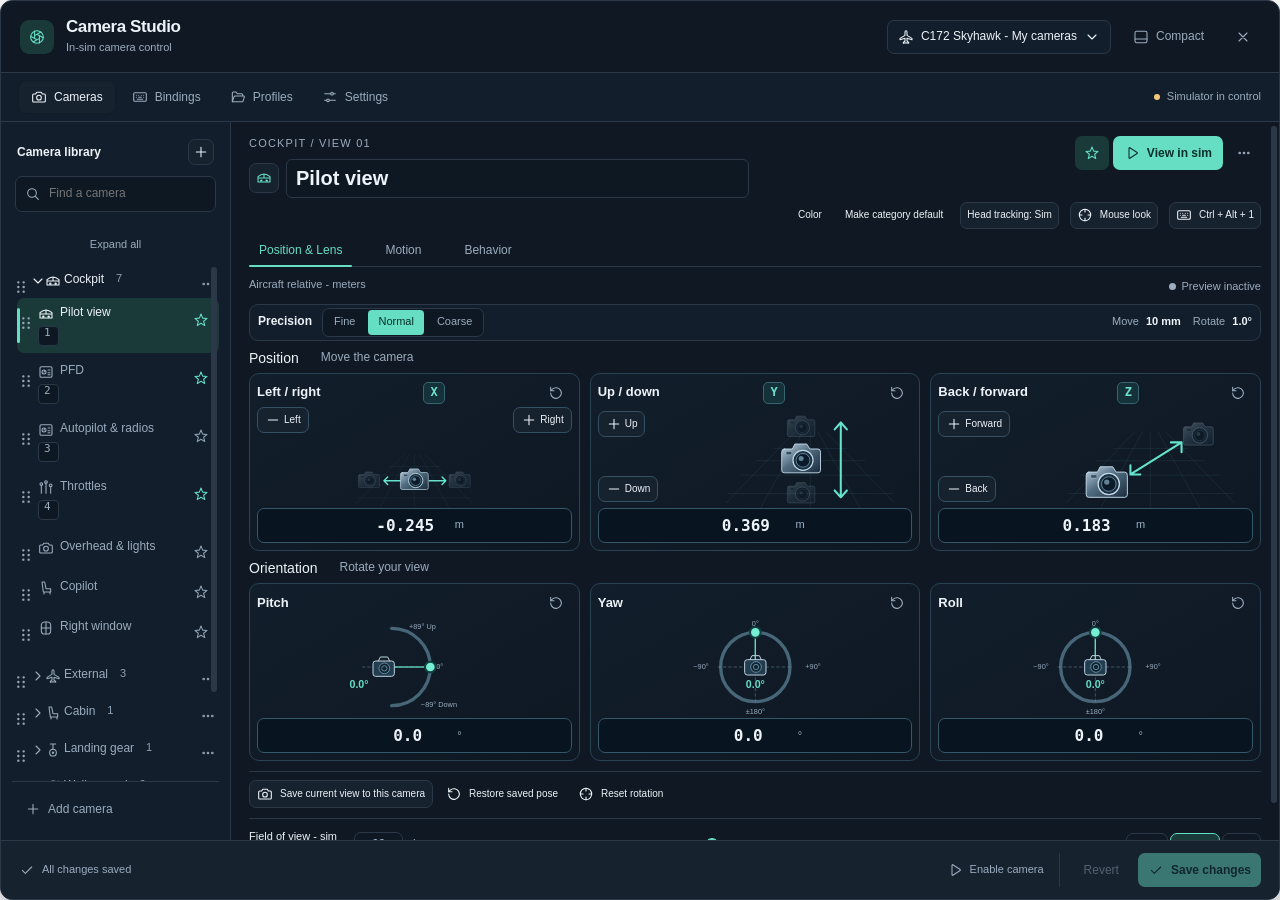
==== package/validated-host/html_ui/InGamePanels/FSCameraStudio/main.html @ 1fc776d3 "Release tester camera controls, airport generation, installer and illustrated manual" ====
<!doctype html>
<html lang="en">
<head>
<meta charset="utf-8">
<meta name="viewport" content="width=device-width, initial-scale=1">
<title>FS Camera Studio</title>
<link rel="icon" href="data:,">
<script type="text/javascript" src="/JS/coherent.js"></script>
<script type="text/javascript" src="/JS/common.js"></script>
<script type="text/javascript" src="/JS/dataStorage.js"></script>
<script type="text/javascript" src="/JS/buttons.js"></script>
<script type="text/javascript" src="/JS/Inputs.js"></script>
<script type="text/javascript" src="/JS/Services/CommBus.js"></script>
<script type="text/javascript" src="/JS/Services/ToolBarPanels.js"></script>
<link rel="import" href="/templates/ingameUi/ingameUi.html" />
<link rel="import" href="/templates/ingameUiHeader/ingameUiHeader.html" /><link rel="stylesheet" href="app.css">
<link rel="stylesheet" href="panel-host.css">
</head>
<!--
  One page, three surfaces (chosen by app.js from ?surface=):
    (none)  browser preview: mock simulator chrome + editor + hover mini dock, as in the approved mockup
    main    MSFS toolbar panel "Camera Studio" - the editor card (Compact/X switch to fly mode)
    mini    MSFS toolbar panel "Camera Studio Mini" - only the dock
-->
<body class="surface-demo">
<ingame-ui id="FSCSMain" panel-id="PANEL_FSCS_CAMERA_STUDIO" title="Camera Studio" class="ingameUiFrame">
<div id="mc-sim" class="demo" data-surface="demo" data-theme="dark" data-mode="fly" data-page="cameras" data-browser-open="false" data-enabled="false" data-mini-open="false" data-mini-pinned="false">
  <header class="mc-simbar">
    <span class="mc-sim-title">MICROSOFT FLIGHT SIMULATOR 2024</span>
    <div class="mc-sim-tools"><i data-icon="plane"></i><i data-icon="map"></i><i data-icon="cloud-sun"></i><button class="mc-sim-launch" id="mc-launch" type="button" aria-label="Open Camera Studio"><i data-icon="aperture"></i><span>Camera Studio</span></button></div>
  </header>
  <div class="mc-scene" aria-hidden="true"><div class="mc-strut"></div><div class="mc-strut right"></div><div class="mc-cockpit"><div class="mc-display"></div><div class="mc-display round"></div><div class="mc-display"></div></div></div>
  <div class="mc-stage">
    <section class="mc-panel" id="mc-editor" aria-label="Camera Studio in-sim panel">
      <header class="mc-panel-head" id="mc-drag-header">
        <span class="mc-brand-icon"><i data-icon="aperture"></i></span>
        <div class="mc-brand"><h2>Camera Studio</h2><p>In-sim camera control</p></div>
        <button type="button" class="mc-profile-button" id="mc-profile-picker"><i data-icon="plane"></i><span id="mc-profile-label">Starting Camera Studio...</span><i data-icon="chevron-down"></i></button>
        <button type="button" class="mc-compact-button" id="mc-compact"><i data-icon="panel-bottom"></i><span>Compact</span></button>
        <button type="button" class="mc-icon-button mc-quiet" id="mc-hide" aria-label="Hide editor and keep quick access"><i data-icon="x"></i></button>
      </header>
      <nav class="mc-global-nav" role="tablist" aria-label="Camera Studio sections">
        <button type="button" role="tab" id="mc-nav-cameras" data-page="cameras" aria-selected="true" aria-controls="mc-page-cameras"><i data-icon="camera"></i>Cameras</button>
        <button type="button" role="tab" id="mc-nav-bindings" data-page="bindings" aria-selected="false" aria-controls="mc-page-bindings"><i data-icon="keyboard"></i>Bindings</button>
        <button type="button" role="tab" id="mc-nav-profiles" data-page="profiles" aria-selected="false" aria-controls="mc-page-profiles"><i data-icon="folder-open"></i>Profiles</button>
        <button type="button" role="tab" id="mc-nav-settings" data-page="settings" aria-selected="false" aria-controls="mc-page-settings"><i data-icon="settings-2"></i>Settings</button>
        <span class="mc-status"><span class="mc-status-dot"></span><span id="mc-control-state" role="status">Starting Camera Studio...</span><button type="button" id="mc-fault-details" hidden>Details</button></span>
      </nav>
      <div class="mc-banners" id="mc-banners"></div>
      <div id="mc-page-cameras" role="tabpanel" aria-labelledby="mc-nav-cameras">
        <div class="mc-empty-page" id="mc-cameras-empty" hidden><h3>Starting Camera Studio...</h3><p id="mc-cameras-empty-text">Your cameras appear as soon as the camera module answers.</p></div>
        <button type="button" class="mc-mobile-browser" id="mc-browser-toggle" aria-expanded="false"><span><i data-icon="list-tree"></i>Browse cameras</span><i data-icon="chevron-down"></i></button>
        <div class="mc-camera-layout" id="mc-camera-layout">
          <aside class="mc-browser" aria-label="Camera library">
            <div class="mc-browser-title"><h3>Camera library</h3><button type="button" class="mc-icon-button mc-secondary" id="mc-add" aria-label="Add camera or category"><i data-icon="plus"></i></button></div>
            <label class="mc-search"><i data-icon="search"></i><input type="search" id="mc-search" placeholder="Find a camera" aria-label="Find a camera"></label>
            <button type="button" class="mc-category-toggle" id="mc-toggle-categories" aria-controls="mc-camera-tree" aria-expanded="false">Expand all</button>
            <div class="mc-tree" id="mc-camera-tree"></div>
            <div class="mc-browser-bottom"><button type="button" id="mc-add-camera"><i data-icon="plus"></i>Add camera</button></div>
          </aside>
          <section class="mc-inspector" id="mc-inspector" aria-label="Selected camera settings">
            <div class="mc-camera-heading"><div><div class="mc-eyebrow" id="mc-camera-path">COCKPIT / CAMERA</div><div class="mc-name-row"><button type="button" id="mc-camera-icon" class="mc-icon-button mc-secondary" aria-label="Choose camera icon" title="Choose camera icon"><i data-icon="camera"></i></button><input type="text" id="mc-camera-name" class="mc-camera-name-input" aria-label="Camera name" maxlength="128" title="Edit camera name. Enter saves, Escape cancels."></div><p class="mc-camera-subtitle" id="mc-camera-description"></p></div><div class="mc-camera-tools"><button type="button" id="mc-favorite" class="mc-icon-button" aria-label="Add camera to quick access" aria-pressed="false"><i data-icon="star"></i></button><button type="button" id="mc-view-in-sim" class="mc-primary mc-view-sim"><i data-icon="play"></i><span>View in sim</span></button><button type="button" id="mc-camera-menu" class="mc-icon-button mc-quiet" aria-label="Camera actions"><i data-icon="ellipsis"></i></button></div></div>
            <div class="mc-camera-binding"><button type="button" id="mc-camera-color" title="Camera name and icon color">Color</button><button type="button" id="mc-category-default" aria-pressed="false">Make category default</button><button type="button" id="mc-editor-mouse-look" class="mc-secondary"><i data-icon="crosshair"></i>Mouse look</button><button type="button" id="mc-camera-binding" class="mc-secondary"><i data-icon="keyboard"></i><span>Assign binding</span></button></div>
            <div class="mc-templook" id="mc-templook" hidden><i data-icon="crosshair"></i><span>Mouse look is offsetting this view in the sim.</span><button type="button" id="mc-recenter">Recenter look</button></div>
            <div class="mc-section-tabs" role="tablist" aria-label="Camera settings">
              <button type="button" role="tab" id="mc-tab-position" data-tab="position" aria-controls="mc-detail-position" aria-selected="true">Position &amp; Lens</button>
              <button type="button" role="tab" id="mc-tab-motion" data-tab="motion" aria-controls="mc-detail-motion" aria-selected="false">Motion</button>
              <button type="button" role="tab" id="mc-tab-behavior" data-tab="behavior" aria-controls="mc-detail-behavior" aria-selected="false">Behavior</button>
            </div>
            <div id="mc-detail-position" role="tabpanel" aria-labelledby="mc-tab-position">

              <div class="mc-pose-header"><i data-icon="camera"></i><div><h4>Position &amp; orientation</h4><span id="mc-pose-context"></span></div><span class="mc-live-preview" id="mc-pose-live">Preview inactive</span></div>
              <div class="mc-pose-reference" id="mc-reference-label">Aircraft relative - meters</div>
              <div class="mc-precision-bar"><span>Precision</span><div class="mc-precision" aria-label="Movement precision"><button type="button" data-precision="fine" aria-pressed="false">Fine</button><button type="button" data-precision="normal" aria-pressed="true">Normal</button><button type="button" data-precision="coarse" aria-pressed="false">Coarse</button></div><div class="mc-step-summary"><span>Move <strong id="mc-position-step">10 mm</strong></span><span>Rotate <strong id="mc-angle-step">1.0°</strong></span></div></div>
              <div class="mc-section-heading mc-pose-section"><h4>Position</h4><span>Move the camera</span></div>
              <div class="mc-axis-grid" id="mc-position-fields"></div>
              <div class="mc-section-heading mc-pose-section"><h4>Orientation</h4><span>Rotate your view</span></div>
              <div class="mc-axis-grid" id="mc-angle-fields"></div>
              <div class="mc-pose-toolbar"><button type="button" class="mc-secondary mc-save-current-view" id="mc-save-current-view"><i data-icon="camera"></i>Save current view to this camera</button><button type="button" id="mc-restore-pose"><i data-icon="rotate-ccw"></i>Restore saved pose</button><button type="button" id="mc-center-look"><i data-icon="crosshair"></i>Reset rotation</button><small>Type a value · Drag a slider to adjust</small></div>
              <div class="mc-divider"></div>
              <div class="mc-lens-controls"><div class="mc-lens-top"><h4 id="mc-fov-heading">Field of view - sim FOV</h4><label class="mc-value-input"><input type="number" id="mc-fov-number" min="30" max="110" step="1" value="62" aria-label="Field of view in degrees (sim FOV)"><span>deg</span></label></div>
              <input type="range" id="mc-fov-range" min="30" max="110" step="1" value="62" aria-label="Field of view">
              <div class="mc-range-labels"><span id="mc-fov-min-label">30 deg - close</span><span id="mc-fov-max-label">110 deg - wide</span></div>
              <div class="mc-lens-presets"><button type="button" data-fov="40" aria-pressed="false">Close</button><button type="button" data-fov="62" aria-pressed="true">Natural</button><button type="button" data-fov="85" aria-pressed="false">Wide</button></div>
              </div><div class="mc-pose-actions"><div><button type="button" id="mc-bake-look"><i data-icon="download"></i>Update from current view</button><button type="button" id="mc-capture-view"><i data-icon="camera"></i>Capture current view</button></div></div>
            </div>
            <div id="mc-detail-motion" role="tabpanel" aria-labelledby="mc-tab-motion" hidden>
              <div class="mc-section-heading"><div><h4>Transition style</h4><span class="mc-unit-label">How this view comes into frame</span></div></div>
              <div class="mc-select-card"><button type="button" data-transition="cut" aria-pressed="false"><i data-icon="zap"></i>Instant</button><button type="button" data-transition="smoothstep3" aria-pressed="true"><i data-icon="move-right"></i>Smooth</button><button type="button" data-transition="smoothstep5" aria-pressed="false"><i data-icon="spline"></i>Cinematic</button></div>
              <div class="mc-form-grid"><label class="mc-field">Duration - seconds<input type="number" id="mc-duration" min="0.1" max="15" step="0.05" value="0.65"></label><label class="mc-field">Start delay - seconds<input type="number" id="mc-delay" min="0" max="30" step="0.1" value="0"></label></div>
              <div class="mc-motion-demo"><div class="mc-motion-labels"><span>Previous view</span><span id="mc-motion-destination">-</span></div><div class="mc-motion-track"><span class="mc-motion-marker" id="mc-motion-marker"><i data-icon="camera"></i></span></div><button type="button" id="mc-preview-motion"><i data-icon="play"></i>Preview transition</button></div>
              <div class="mc-divider"></div>
            <section id="mc-detail-effects" aria-label="Flight effects">
              <div class="mc-section-heading"><div><h4>Flight effects</h4><span class="mc-unit-label">Subtle head movement driven by your flight</span></div></div>
              <label class="mc-switch-row"><span class="mc-switch-copy"><span>Enable effects for this camera</span><small>Saved with this view. Set an effect to 0% to turn it off.</small></span><input type="checkbox" class="mc-switch" id="mc-effects-enabled"></label>
              <p class="mc-note" id="mc-effects-status"></p>
              <div id="mc-effects-controls"></div>
              <div class="mc-pose-toolbar"><button type="button" id="mc-effects-gentle">Gentle preset</button><button type="button" id="mc-effects-reset">Reset effects</button></div>
              <p class="mc-note">Cockpit views only. Effects are temporary: they never change your saved pose, mouse look or field of view. Start low if another add-on also adds camera motion.</p>
            </section>

            </div>
            <div id="mc-detail-behavior" role="tabpanel" aria-labelledby="mc-tab-behavior" hidden>
              <div class="mc-form-grid mc-flush"><label class="mc-field"><span class="mc-field-label">View type<span class="mc-pill" id="mc-mode-pill" hidden>Preview</span></span><select id="mc-view-type"><option value="aircraftCockpit">Cockpit</option><option value="aircraftExterior">Aircraft exterior</option><option value="orbit">Orbit</option><option value="flyby">Fly-by</option><option value="airport">Airport</option><option value="free">Free camera</option></select><small id="mc-mode-note" hidden></small></label><label class="mc-field">View ID<select id="mc-view-id"></select><small>Recall this view with a binding.</small></label></div>
              <div class="mc-divider"></div>
              <label class="mc-switch-row"><span class="mc-switch-copy"><span>Default view for this profile</span><small>Start here when the camera profile loads.</small></span><input type="checkbox" class="mc-switch" id="mc-default-view" aria-label="Default view for this profile"></label>
              <label class="mc-switch-row"><span class="mc-switch-copy"><span>Show in quick access</span><small>Keep this view in your compact favorites strip.</small></span><input type="checkbox" class="mc-switch" id="mc-quick-access" aria-label="Show in quick access"></label>
              <label class="mc-switch-row"><span class="mc-switch-copy"><span>Remember temporary mouse look</span><small>Retain your look direction when revisiting.</small></span><input type="checkbox" class="mc-switch" id="mc-retain-look" aria-label="Remember temporary mouse look"></label>
              <label class="mc-switch-row"><span class="mc-switch-copy"><span>Keep horizon level</span><small id="mc-level-note">Not available until qualified.</small></span><input type="checkbox" class="mc-switch" id="mc-level" aria-label="Keep horizon level"></label>
              <label class="mc-switch-row"><span class="mc-switch-copy"><span>Allow mouse interaction with cockpit</span><small>Click switches and knobs while this view is active.</small></span><input type="checkbox" class="mc-switch" id="mc-interaction" aria-label="Allow mouse interaction with cockpit"></label>
              <details><summary>Tracking &amp; advanced framing</summary><div><label class="mc-field">Head tracking<select id="mc-tracking" disabled><option value="nativeIfQualified">Head tracking: uses simulator tracking if qualified</option><option value="off">Off</option></select><small>Tracking options depend on verified MSFS support.</small></label></div></details>
            </div>
          </section>
        </div>
      </div>
      <section class="mc-page" id="mc-page-bindings" role="tabpanel" aria-labelledby="mc-nav-bindings" hidden>
        <div class="mc-page-header"><div><div class="mc-eyebrow">CONTROL WITHOUT OPENING THE EDITOR</div><h3>Bindings</h3><p>Give your favorite views a key or controller button. Each assignment can be tested here.</p></div></div>
        <div class="mc-binding-filters"><label class="mc-search"><i data-icon="search"></i><input type="search" id="mc-binding-search" placeholder="Search actions, cameras or keys" aria-label="Search bindings"></label><select id="mc-binding-status" aria-label="Assignment filter"><option value="all">All assignments</option><option value="assigned">Assigned</option><option value="unassigned">Unassigned</option></select><select id="mc-binding-kind" aria-label="Input type filter"><option value="all">All input types</option><option value="key">Keyboard</option><option value="joystick">Controller</option></select></div>
        <button type="button" id="mc-toggle-bindings" class="mc-category-toggle" aria-controls="mc-bindings-list" aria-expanded="false">Expand all</button><div id="mc-binding-count" class="mc-note" role="status"></div><div id="mc-bindings-list"></div><div id="mc-binding-result" class="mc-binding-result" aria-live="polite">Select an assignment, then test it.</div>
      </section>
      <section class="mc-page" id="mc-page-profiles" role="tabpanel" aria-labelledby="mc-nav-profiles" hidden>
        <div class="mc-page-header"><div><div class="mc-eyebrow">A VIEW SET FOR EVERY FLIGHT</div><h3>Camera profiles</h3><p>Organize camera sets for your aircraft and airports.</p></div><button type="button" id="mc-new-profile" class="mc-primary"><i data-icon="plus"></i>Save as new</button></div>
        <div id="mc-aircraft-card"></div>
        <div class="mc-profile-list" id="mc-profiles-list"></div>
        <div class="mc-profile-actions"><button type="button" class="mc-secondary" id="mc-create-profile"><i data-icon="folder-plus"></i>New profile</button><button type="button" class="mc-secondary" id="mc-import-profile"><i data-icon="download"></i>Import profile</button><button type="button" class="mc-secondary" id="mc-export-profile"><i data-icon="upload"></i><span>Export current</span></button><button type="button" class="mc-secondary" id="mc-backups"><i data-icon="history"></i>Backups</button></div>
        <p class="mc-note">Profiles are stored with Camera Studio in the simulator. Import, export and restore use in-panel dialogs.</p>
      </section>
      <section class="mc-page" id="mc-page-settings" role="tabpanel" aria-labelledby="mc-nav-settings" hidden>
        <div class="mc-page-header"><div><div class="mc-eyebrow">MAKE THE PANEL YOURS</div><h3>Settings</h3><p>Preferences apply across your camera profiles.</p></div></div>
        <div class="mc-settings-section"><div class="mc-section-label">Navigation &amp; appearance</div>
          <label class="mc-switch-row"><span class="mc-switch-copy"><span>Show shortcut hints</span><small>Display view IDs beside cameras and quick-access buttons.</small></span><input type="checkbox" class="mc-switch" id="mc-setting-shortcuts" checked></label>
          <label class="mc-switch-row"><span class="mc-switch-copy"><span>Stronger selection highlight</span><small>Add a clear outline around the selected camera.</small></span><input type="checkbox" class="mc-switch" id="mc-setting-contrast"></label>
          <label class="mc-switch-row"><span class="mc-switch-copy"><span>Create a backup when saving</span><small>Restore an earlier camera set from Profiles.</small></span><input type="checkbox" class="mc-switch" id="mc-setting-backups" checked></label>
          <label class="mc-inline-field"><span>Default movement precision</span><select id="mc-setting-precision"><option value="fine">Fine - 0.001 m</option><option value="normal" selected>Normal - 0.010 m</option><option value="coarse">Coarse - 0.100 m</option></select></label>
          <div class="mc-inline-field"><span id="mc-theme-label">Appearance</span><div class="mc-setting-choices" id="mc-setting-theme" role="group" aria-labelledby="mc-theme-label"><button type="button" data-value="dark" aria-pressed="true">Dark</button><button type="button" data-value="light" aria-pressed="false">Light</button></div></div>
          <label class="mc-switch-row"><span class="mc-switch-copy"><span>Reduce motion</span><small>Turn off panel animations and the transition preview movement.</small></span><input type="checkbox" class="mc-switch" id="mc-setting-reduced-motion"></label>
          <div class="mc-section-label mc-spaced">While flying</div>
          <label class="mc-switch-row"><span class="mc-switch-copy"><span>Remember the last selected view</span><small>Return to it when reopening this profile.</small></span><input type="checkbox" class="mc-switch" id="mc-setting-remember" checked></label>
          <label class="mc-switch-row"><span class="mc-switch-copy"><span>Mini control panel</span><small>Show the quick-access dock while the editor is hidden.</small></span><input type="checkbox" class="mc-switch" id="mc-setting-mini-enabled" checked></label>
          <label class="mc-switch-row"><span class="mc-switch-copy"><span>Reveal the mini panel on hover</span><small>Otherwise click the handle to open it.</small></span><input type="checkbox" class="mc-switch" id="mc-setting-mini-hover" checked></label>
          <p class="mc-note">Closing the editor keeps camera control active. Use Release camera to hand control back to the simulator.</p>
          <label class="mc-inline-field"><span>Mini background opacity <output id="mc-mini-opacity-value">65%</output></span><input type="range" id="mc-setting-mini-opacity" min="15" max="100" step="5" value="65"></label>
          <div class="mc-inline-field"><span id="mc-name-display-label">Category and camera names</span><div class="mc-setting-choices" id="mc-setting-name-display" role="group" aria-labelledby="mc-name-display-label"><button type="button" data-value="icons" aria-pressed="false">Icons</button><button type="button" data-value="labels" aria-pressed="false">Labels</button><button type="button" data-value="both" aria-pressed="true">Both</button></div></div>
          <div class="mc-section-label mc-spaced">Simulator</div>
          <label class="mc-switch-row"><span class="mc-switch-copy"><span>Allow live control before axis qualification</span><small class="mc-warn">Only for testing. Run the conformance check to qualify your simulator build.</small></span><input type="checkbox" class="mc-switch" id="mc-setting-unqualified"></label>
          <div class="mc-switch-row"><span class="mc-switch-copy"><span>Simulator axis check</span><small id="mc-qual-state">Axis mapping for this simulator build: not checked yet</small></span><button type="button" class="mc-secondary" id="mc-qual-run">Run axis check</button></div>
          <label class="mc-inline-field"><span>Look speed<small>Manual look bindings</small></span><span class="mc-unit"><input type="number" id="mc-setting-look-speed" min="5" max="360" step="5">deg/s</span></label>
          <label class="mc-inline-field"><span>Move speed<small>Manual move bindings</small></span><span class="mc-unit"><input type="number" id="mc-setting-move-speed" min="0.05" max="10" step="0.05">m/s</span></label>
          <div class="mc-profile-actions"><button type="button" class="mc-secondary" id="mc-diagnostics"><i data-icon="info"></i>Diagnostics</button></div>
        </div>
      </section>
      <footer class="mc-savebar"><div class="mc-save-state" id="mc-save-state" data-dirty="false" aria-live="polite"><i data-icon="check"></i><span id="mc-save-label">All changes saved</span></div><button type="button" class="mc-release" id="mc-release"><i data-icon="circle-stop"></i><span>Release camera</span></button><button type="button" id="mc-revert" class="mc-quiet" disabled>Revert</button><button type="button" id="mc-save" class="mc-primary" disabled><i data-icon="check"></i>Save changes</button></footer>
    </section>
    <div class="mc-flight-context"><small>CAMERA STUDIO - QUICK ACCESS</small><strong id="mc-flight-name">-</strong><span><span class="mc-status-dot"></span><span id="mc-flight-state">Starting Camera Studio...</span></span></div>
    <div class="mc-mini-off" id="mc-mini-off" role="note"><span>Mini control panel is turned off in Settings</span></div>
    <div class="mc-mini-region" id="mc-mini-region">
    <button type="button" id="mc-mini-trigger" class="mc-mini-trigger" aria-label="Show mini control panel" aria-controls="mc-mini-panel" aria-expanded="false"><span class="mc-mini-handle"><i data-icon="chevron-up"></i>Mini control panel</span></button>
    <section class="mc-dock" id="mc-mini-panel" aria-label="Mini camera control panel" aria-hidden="true">
      <div class="mc-dock-categories" id="mc-dock-categories" aria-label="Camera categories"></div>
      <div class="mc-dock-body">
      <div class="mc-dock-current"><button type="button" class="mc-icon-button" id="mc-prev" aria-label="Previous camera"><i data-icon="chevron-left"></i></button><button type="button" class="mc-dock-picker" id="mc-quick-picker"><span><small id="mc-dock-category">-</small><strong id="mc-dock-current">-</strong></span><i data-icon="chevron-down"></i></button><button type="button" class="mc-icon-button" id="mc-next" aria-label="Next camera"><i data-icon="chevron-right"></i></button></div>
      <div class="mc-dock-favorites" id="mc-dock-favorites" aria-label="Favorite camera views"></div><div class="mc-dock-tools"><button type="button" id="mc-mouse-look" aria-pressed="false"><i data-icon="crosshair"></i><span>Mouse look</span></button><button type="button" id="mc-mini-pin" aria-label="Pin mini control panel" aria-pressed="false"><i data-icon="pin"></i><span>Pin</span></button><button type="button" id="mc-expand" aria-label="Expand camera editor"><i data-icon="panel-top-open"></i><span>Edit</span></button><button type="button" id="mc-dock-release" aria-label="Release camera control"><i data-icon="circle-stop"></i><span>Release</span></button></div>
      </div>
    </section>
    </div>
  </div>
  <footer class="mc-demo-footer"><span><i data-icon="layers"></i>In-sim workspace</span><span>Interactive UI preview - not connected to MSFS</span></footer>
  <div id="mc-mouse-look-area" class="mc-mouse-look-area" tabindex="0" hidden aria-label="Mouse look: move the pointer to look around. Click or press Escape to finish."><span>Mouse look · Move to look · Shift: pan · Wheel: move · Click or Esc to finish</span></div>
  <div class="mc-dialog-shade" id="mc-dialog-shade" hidden><section class="mc-dialog" role="dialog" aria-modal="true" aria-labelledby="mc-dialog-title"><header class="mc-dialog-head"><h3 id="mc-dialog-title">Camera actions</h3><button type="button" id="mc-dialog-close" class="mc-icon-button" aria-label="Close dialog"><i data-icon="x"></i></button></header><div class="mc-dialog-body" id="mc-dialog-body"></div><div id="mc-dialog-error" class="mc-dialog-error" role="alert"></div><div class="mc-dialog-actions" id="mc-dialog-actions"></div></section></div>
  <div class="mc-toast" id="mc-toast" role="status" aria-live="polite" hidden><i data-icon="check-circle-2"></i><span id="mc-toast-text"></span></div>
</div>
</ingame-ui>
<script src="surface-main.js"></script>
<script src="math.js"></script>
<script src="icons.js"></script>
<script src="msfs-panel.js"></script>
<script src="bridge.js"></script>
<script src="app.js"></script>
</body>
</html>
---- package/validated-host/html_ui/InGamePanels/FSCameraStudio/app.css ----
/*
 * FS Camera Studio - panel styles.
 * Coherent GT safe: no light-dark(), :has(), nesting or container queries. Two palettes via #mc-sim[data-theme].
 * Surfaces: body.surface-demo (browser preview with mock sim chrome), .surface-main (editor toolbar panel),
 * .surface-mini (mini control panel).
 */
html, body { margin: 0; padding: 0; }
body.surface-demo { background: #fff; padding: 16px; }
@media (prefers-color-scheme: dark) { body.surface-demo { background: #181818; } }
html.surface-main, body.surface-main { height: 100%; background: transparent; overflow: hidden; }
html.surface-mini, body.surface-mini { height: 100%; background: transparent; overflow: hidden; }
#mc-sim button, #mc-sim summary, #mc-sim label { cursor: pointer; }
/* -- Ported from the approved mockup, rule by rule (colour pairs split into the two data-theme palettes) -- */
#mc-sim{--mc-bg:#101923;--mc-raised:#17222f;--mc-subtle:#121e2b;--mc-input:#0e1823;--mc-text:#edf3f8;--mc-muted:#9aacbe;--mc-faint:#8fa2b5;--mc-line:#2a3847;--mc-accent:#66dec4;--mc-accent-ink:#082d29;--mc-active:#1a3939;--mc-hover:#213141;--mc-amber:#f4c779;--mc-danger:#f8a5a0;font:13px/1.45 "Segoe UI",Arial,sans-serif;color:var(--mc-text);width:100%;min-width:0;position:relative;isolation:isolate;box-sizing:border-box}
#mc-sim[data-theme="light"]{--mc-bg:#f6f8fb;--mc-raised:#fff;--mc-subtle:#edf1f5;--mc-input:#fff;--mc-text:#172b3b;--mc-muted:#596c7b;--mc-faint:#596c7b;--mc-line:#dce3e9;--mc-accent:#007b70;--mc-accent-ink:#fff;--mc-active:#dff3ee;--mc-hover:#e7edf2;--mc-amber:#956200;--mc-danger:#a43e3e}
#mc-sim.demo{background:#2c4453;overflow:hidden;border-radius:14px}
#mc-sim *{box-sizing:border-box}
#mc-sim button,#mc-sim input,#mc-sim select,#mc-sim textarea{font:inherit;color:inherit}
#mc-sim button{border:0;min-height:34px;display:inline-flex;align-items:center;justify-content:center;gap:7px;background:transparent;border-radius:7px;padding:7px 10px;line-height:1.25;white-space:normal}
#mc-sim button:hover{background:var(--mc-hover)}
#mc-sim button:disabled{opacity:.45;cursor:default}
#mc-sim [hidden]{display:none!important}
#mc-sim svg.mc-icon{width:17px;height:17px;display:block;flex:none}
#mc-sim input[type="text"],#mc-sim input[type="search"],#mc-sim input[type="number"],#mc-sim select,#mc-sim textarea{min-width:0;background:var(--mc-input);border:1px solid var(--mc-line);border-radius:7px;padding:9px 11px;min-height:36px;font-variant-numeric:tabular-nums;max-width:100%}
#mc-sim input[type="number"]{appearance:textfield;-moz-appearance:textfield}
#mc-sim input::-webkit-inner-spin-button,#mc-sim input::-webkit-outer-spin-button{-webkit-appearance:none;margin:0}
#mc-sim input[type="range"]{accent-color:var(--mc-accent);width:100%;margin:0;min-height:26px;-webkit-appearance:none;appearance:none;background:transparent;cursor:pointer}
#mc-sim input[type="range"]::-webkit-slider-runnable-track{height:4px;background:var(--mc-line);border-radius:3px}
#mc-sim input[type="range"]::-webkit-slider-thumb{-webkit-appearance:none;width:14px;height:14px;margin-top:-5px;border-radius:50%;border:1px solid var(--mc-accent);background:var(--mc-accent)}
#mc-sim input[type="checkbox"]{accent-color:var(--mc-accent);width:18px;height:18px;margin:0;flex:none}
#mc-sim select{padding-right:25px}
#mc-sim label{min-width:0}
#mc-sim p,#mc-sim h2,#mc-sim h3,#mc-sim h4{margin:0}
#mc-sim .mc-primary{background:var(--mc-accent);color:var(--mc-accent-ink);font-weight:600}
#mc-sim .mc-primary:hover{filter:brightness(1.06);background:var(--mc-accent)}
#mc-sim .mc-secondary{background:var(--mc-raised);border:1px solid var(--mc-line)}
#mc-sim .mc-quiet{color:var(--mc-muted)}
#mc-sim .mc-muted{color:var(--mc-muted)}
#mc-sim .mc-icon-button{width:34px;padding:7px;flex:none}
#mc-sim .mc-icon-button[aria-pressed="true"]{color:var(--mc-accent);background:var(--mc-active)}
#mc-sim .mc-spacer{flex:1}
#mc-sim .mc-num{font-variant-numeric:tabular-nums;font-family:"Cascadia Code",Consolas,monospace}
#mc-sim .mc-simbar{display:flex;align-items:center;justify-content:space-between;gap:12px;min-height:48px;padding:10px 22px;background:#101d2bd9;color:#e5edf4;position:relative;z-index:3}
#mc-sim .mc-sim-title{font-size:11px;letter-spacing:.08em;font-weight:500}
#mc-sim .mc-sim-tools{display:flex;align-items:center;gap:13px}
#mc-sim .mc-sim-tools>svg{color:#acbdcb}
#mc-sim .mc-sim-launch{background:#304858;color:#dcecf4;padding:6px 10px;min-height:29px;font-size:12px}
#mc-sim .mc-sim-launch:hover{background:#3a5b70}
#mc-sim .mc-scene{position:absolute;top:48px;right:0;bottom:0;left:0;z-index:-1;overflow:hidden;background:linear-gradient(180deg,#263e55 0%,#6d8b9b 26%,#c0c0ae 48%,#9b9f84 49%,#466362 57%,#29444b 78%,#24333d 100%)}
#mc-sim .mc-scene:before{content:"";position:absolute;left:-10%;right:-10%;top:36%;height:25%;background:#304f58b3;clip-path:polygon(0 49%,10% 20%,17% 33%,30% 0,38% 30%,51% 13%,60% 36%,69% 6%,77% 39%,86% 20%,100% 53%,100% 100%,0 100%);filter:blur(1px)}
#mc-sim .mc-scene:after{content:"";position:absolute;top:0;right:0;bottom:0;left:0;background:linear-gradient(90deg,#0a192657,transparent 28%,transparent 72%,#0a192657),linear-gradient(0deg,#102130bb,transparent 52%)}
#mc-sim .mc-strut{position:absolute;width:8%;height:105%;top:-10%;left:7%;transform:rotate(-17deg);background:linear-gradient(90deg,#222e36,#4d5f69 55%,#263540);border-right:5px solid #13242e;box-shadow:14px 0 25px #10232b55}
#mc-sim .mc-strut.right{left:auto;right:7%;transform:rotate(17deg);border-right:0;border-left:5px solid #13242e}
#mc-sim .mc-cockpit{position:absolute;left:8%;right:8%;bottom:-18%;height:43%;background:linear-gradient(#1c2a31,#0e1923);border-radius:45% 45% 0 0/25% 25% 0 0;border-top:12px solid #131e25;box-shadow:0 -8px 30px #142936aa;display:flex;justify-content:center;gap:5%;padding:8% 8% 0}
#mc-sim .mc-display{height:62%;width:33%;background:linear-gradient(#25485e 48%,#68594b 49%);border:10px solid #0b1822;border-radius:10px;box-shadow:0 0 0 2px #394a54;opacity:.8}
#mc-sim .mc-display.round{width:16%;height:90px;max-height:90px;border-radius:50%;background:conic-gradient(#526873 0 80deg,#0e1c25 81deg 180deg,#415963 181deg 250deg,#10212d 251deg)}
#mc-sim .mc-stage{padding:24px;position:relative;min-height:510px}
#mc-sim .mc-panel{position:relative;border:1px solid var(--mc-line);border-radius:12px;background:var(--mc-bg);box-shadow:0 20px 65px #04111e66;overflow:hidden;max-width:980px;margin:0 auto}
#mc-sim .mc-panel-head{display:flex;align-items:center;gap:12px;padding:16px 19px;border-bottom:1px solid var(--mc-line)}
#mc-sim .mc-brand-icon{height:34px;width:34px;background:var(--mc-active);color:var(--mc-accent);border-radius:9px;display:flex;align-items:center;justify-content:center;flex:none}
#mc-sim .mc-brand-icon svg{height:22px;width:22px}
#mc-sim .mc-brand{min-width:0}
#mc-sim .mc-brand h2{font-size:17px;font-weight:600;letter-spacing:-.025em;line-height:1.2}
#mc-sim .mc-brand p{font-size:11px;color:var(--mc-muted);margin-top:3px}
#mc-sim .mc-profile-button{margin-left:auto;text-align:left;justify-content:flex-start;background:var(--mc-subtle);border:1px solid var(--mc-line);padding:7px 10px;min-width:0}
#mc-sim .mc-profile-button span{font-size:12px}
#mc-sim .mc-profile-button svg:last-child{width:13px}
#mc-sim .mc-compact-button{font-size:12px;color:var(--mc-muted)}
#mc-sim .mc-global-nav{display:flex;align-items:center;gap:5px;padding:8px 18px;border-bottom:1px solid var(--mc-line);background:var(--mc-subtle)}
#mc-sim .mc-global-nav>button{padding:7px 12px;min-height:32px;font-size:12px;color:var(--mc-muted)}
#mc-sim .mc-global-nav>button[aria-selected="true"]{background:var(--mc-raised);color:var(--mc-text);box-shadow:0 1px 3px #0001}
#mc-sim .mc-status{margin-left:auto;display:flex;align-items:center;gap:7px;color:var(--mc-muted);font-size:11px;white-space:nowrap;padding-left:8px}
#mc-sim .mc-status-dot{height:6px;width:6px;border-radius:50%;background:var(--mc-accent);flex:none}
#mc-sim[data-enabled="false"] .mc-status-dot{background:var(--mc-amber)}
#mc-sim .mc-camera-layout{display:grid;grid-template-columns:230px minmax(0,1fr)}
#mc-sim .mc-browser{border-right:1px solid var(--mc-line);background:var(--mc-subtle);padding:17px 11px 14px;min-width:0}
#mc-sim .mc-browser-title{display:flex;align-items:center;justify-content:space-between;padding:0 5px 11px}
#mc-sim .mc-browser-title h3{font-size:12px;font-weight:600}
#mc-sim .mc-browser-title button{min-height:25px;width:26px;height:26px;padding:4px}
#mc-sim .mc-search{display:flex;align-items:center;gap:7px;position:relative;margin:0 3px 15px;color:var(--mc-muted)}
#mc-sim .mc-search>svg{position:absolute;left:10px;width:15px;height:15px;pointer-events:none}
#mc-sim .mc-search input{width:100%;padding:8px 10px 8px 33px;font-size:12px;min-height:33px}
#mc-sim .mc-tree{display:flex;flex-direction:column;gap:4px}
#mc-sim .mc-category{min-width:0}
#mc-sim .mc-category-line{display:flex;align-items:center;gap:2px}
#mc-sim .mc-category-line .mc-category-head{flex:1;min-width:0;width:auto}
#mc-sim .mc-category-menu{width:26px;min-height:28px;padding:5px;flex:none;color:var(--mc-faint)}
#mc-sim .mc-category-menu svg{width:14px;height:14px}
#mc-sim .mc-category-head{display:flex;align-items:center;gap:6px;width:100%;text-align:left;padding:8px 7px;font-size:12px;font-weight:500;color:var(--mc-muted);min-height:33px}
#mc-sim .mc-category-head .mc-count{margin-left:auto;color:var(--mc-faint);font-size:11px;font-weight:400}
#mc-sim .mc-category-head svg{width:14px;height:14px}
#mc-sim .mc-category-head[aria-expanded="true"]{color:var(--mc-text)}
#mc-sim .mc-camera-rows{display:flex;flex-direction:column;gap:3px;padding:2px 0 7px 5px}
#mc-sim .mc-camera-row{display:flex;gap:4px;align-items:center;border-radius:7px;position:relative;min-width:0}
#mc-sim .mc-camera-row[data-current="true"]{background:var(--mc-active)}
#mc-sim .mc-camera-row[data-current="true"]:before{content:"";position:absolute;left:0;top:10px;bottom:10px;width:3px;border-radius:3px;background:var(--mc-accent)}
#mc-sim .mc-camera-select{justify-content:flex-start;text-align:left;flex:1;min-width:0;padding:9px 6px 9px 15px;min-height:37px;gap:7px;color:var(--mc-muted);font-size:12px}
#mc-sim .mc-camera-select>span:first-child{flex:1;overflow-wrap:anywhere}
#mc-sim .mc-camera-row[data-current="true"] .mc-camera-select{color:var(--mc-text);font-weight:500}
#mc-sim .mc-key{min-width:21px;height:20px;padding:0 5px;display:inline-flex;align-items:center;justify-content:center;border:1px solid var(--mc-line);border-radius:4px;background:var(--mc-input);font-family:Consolas,monospace;font-size:11px;color:var(--mc-muted);line-height:1;flex:none}
#mc-sim .mc-row-star{width:26px;min-height:28px;padding:6px 5px;margin-right:5px;color:var(--mc-faint);flex:none}
#mc-sim .mc-row-star svg{width:13px;height:13px}
#mc-sim .mc-row-star[aria-pressed="true"]{color:var(--mc-accent)}
#mc-sim .mc-browser-bottom{border-top:1px solid var(--mc-line);padding:11px 3px 0;margin-top:10px}
#mc-sim .mc-browser-bottom button{width:100%;justify-content:flex-start;color:var(--mc-muted);font-size:12px}
#mc-sim .mc-empty{padding:22px 8px;text-align:center;color:var(--mc-muted);font-size:12px}
#mc-sim .mc-inspector{min-width:0;padding:23px 24px 20px}
#mc-sim .mc-camera-heading{display:flex;align-items:flex-start;justify-content:space-between;gap:12px}
#mc-sim .mc-eyebrow{color:var(--mc-muted);font-size:11px;font-weight:500;letter-spacing:.11em;text-transform:uppercase;margin-bottom:7px;line-height:1.4}
#mc-sim .mc-camera-heading h3{font-size:24px;font-weight:500;letter-spacing:-.035em;line-height:1.2;overflow-wrap:anywhere}
#mc-sim .mc-camera-subtitle{color:var(--mc-muted);font-size:12px;margin-top:7px;line-height:1.5}
#mc-sim .mc-camera-tools{display:flex;gap:4px;flex:none}
#mc-sim .mc-section-tabs{display:flex;gap:23px;border-bottom:1px solid var(--mc-line);margin:22px 0 21px}
#mc-sim .mc-section-tabs button{padding:0 0 11px;border-radius:0;min-height:30px;color:var(--mc-muted);font-size:12px;position:relative;background:none}
#mc-sim .mc-section-tabs button[aria-selected="true"]{color:var(--mc-accent);font-weight:500}
#mc-sim .mc-section-tabs button[aria-selected="true"]:after{position:absolute;content:"";height:2px;background:var(--mc-accent);bottom:-1px;left:0;right:0;border-radius:2px}
#mc-sim .mc-section-heading{display:flex;align-items:center;justify-content:space-between;gap:12px;margin-bottom:12px}
#mc-sim .mc-section-heading h4{font-weight:500;font-size:13px}
#mc-sim .mc-section-heading .mc-unit-label{font-size:11px;color:var(--mc-muted)}
#mc-sim .mc-precision{display:flex;align-items:center;gap:3px;padding:3px;background:var(--mc-input);border:1px solid var(--mc-line);border-radius:7px}
#mc-sim .mc-precision button{font-size:11px;min-height:24px;padding:4px 8px;border-radius:4px;color:var(--mc-muted)}
#mc-sim .mc-precision button[aria-pressed="true"]{background:var(--mc-hover);color:var(--mc-text)}
#mc-sim .mc-axis-grid{display:grid;grid-template-columns:repeat(3,minmax(0,1fr));gap:12px}
#mc-sim .mc-axis{min-width:0}
#mc-sim .mc-axis label{display:flex;align-items:center;gap:6px;color:var(--mc-muted);font-size:11px;margin-bottom:7px}
#mc-sim .mc-axis-letter{font-family:Consolas,monospace;color:var(--mc-text);font-size:11px}
#mc-sim .mc-stepper{display:flex;align-items:center;border:1px solid var(--mc-line);border-radius:7px;background:var(--mc-input);min-width:0;overflow:hidden}
#mc-sim .mc-stepper button{width:29px;min-height:36px;border-radius:0;padding:6px;flex:none;color:var(--mc-muted)}
#mc-sim .mc-stepper button svg{width:13px;height:13px}
#mc-sim .mc-stepper input{border:0;background:none;border-radius:0;min-height:36px;padding:6px 0;width:100%;text-align:center;font-size:12px;font-family:"Cascadia Code",Consolas,monospace}
#mc-sim .mc-axis-footnote{color:var(--mc-faint);font-size:11px;margin-top:9px}
#mc-sim .mc-divider{height:1px;background:var(--mc-line);margin:21px 0}
#mc-sim .mc-lens-top{display:flex;align-items:center;justify-content:space-between;gap:12px;margin-bottom:7px}
#mc-sim .mc-lens-top h4{font-size:13px;font-weight:500}
#mc-sim .mc-value-input{display:flex;align-items:center;gap:6px;color:var(--mc-muted);font-size:12px}
#mc-sim .mc-value-input input{width:66px;text-align:center;padding:6px;font-size:12px;min-height:31px}
#mc-sim .mc-range-labels{display:flex;justify-content:space-between;color:var(--mc-faint);font-size:11px;margin-top:1px}
#mc-sim .mc-lens-presets{display:flex;align-items:center;gap:6px;margin-top:12px;flex-wrap:wrap}
#mc-sim .mc-lens-presets button{border:1px solid var(--mc-line);color:var(--mc-muted);padding:5px 11px;font-size:11px;min-height:29px}
#mc-sim .mc-lens-presets button[aria-pressed="true"]{border-color:var(--mc-accent);background:var(--mc-active);color:var(--mc-accent)}
#mc-sim .mc-pose-actions{display:flex;justify-content:space-between;align-items:center;gap:10px;margin-top:22px;padding-top:16px;border-top:1px solid var(--mc-line)}
#mc-sim .mc-pose-actions button{font-size:11px;color:var(--mc-muted);padding:5px 7px;min-height:28px}
#mc-sim .mc-pose-actions svg{width:14px;height:14px}
#mc-sim .mc-savebar{border-top:1px solid var(--mc-line);background:var(--mc-raised);padding:12px 18px;display:flex;align-items:center;gap:9px;flex-wrap:wrap}
#mc-sim .mc-save-state{display:flex;align-items:center;gap:7px;font-size:11px;color:var(--mc-muted);margin-right:auto;min-width:0}
#mc-sim .mc-save-state[data-dirty="true"]{color:var(--mc-amber)}
#mc-sim .mc-save-state svg{width:14px;height:14px}
#mc-sim .mc-savebar button{font-size:12px}
#mc-sim .mc-release{color:var(--mc-muted);border-right:1px solid var(--mc-line);border-radius:0;margin-right:5px;padding-right:15px;font-size:11px!important}
#mc-sim .mc-mobile-browser{display:none}
#mc-sim .mc-select-card{display:grid;grid-template-columns:repeat(3,minmax(0,1fr));gap:9px;margin-top:13px}
#mc-sim .mc-select-card button{border:1px solid var(--mc-line);background:var(--mc-input);display:flex;align-items:center;flex-direction:column;gap:9px;padding:16px 9px;font-size:12px;min-height:77px;color:var(--mc-muted)}
#mc-sim .mc-select-card button[aria-pressed="true"]{background:var(--mc-active);border-color:var(--mc-accent);color:var(--mc-accent)}
#mc-sim .mc-form-grid{display:grid;grid-template-columns:1fr 1fr;gap:16px;margin-top:20px}
#mc-sim .mc-field{display:flex;flex-direction:column;gap:7px;font-size:12px;min-width:0}
#mc-sim .mc-field small{font-size:11px;color:var(--mc-muted);line-height:1.45}
#mc-sim .mc-field>input,#mc-sim .mc-field>select{width:100%}
#mc-sim .mc-motion-demo{margin-top:20px;background:var(--mc-input);border:1px solid var(--mc-line);border-radius:8px;padding:15px 16px}
#mc-sim .mc-motion-labels{display:flex;justify-content:space-between;gap:12px;font-size:11px;color:var(--mc-muted)}
#mc-sim .mc-motion-track{height:24px;margin:12px 8px 7px;position:relative}
#mc-sim .mc-motion-track:before{content:"";position:absolute;top:11px;left:0;right:0;height:2px;background:var(--mc-line)}
#mc-sim .mc-motion-marker{position:absolute;top:0;left:0;width:24px;height:24px;background:var(--mc-accent);color:var(--mc-accent-ink);border-radius:6px;display:flex;align-items:center;justify-content:center;transform:translateX(-50%)}
#mc-sim .mc-motion-marker svg{width:14px;height:14px}
#mc-sim .mc-motion-demo>button{margin-top:7px;padding:5px 0;color:var(--mc-accent);font-size:11px;min-height:24px}
#mc-sim .mc-switch-row{display:flex;align-items:center;justify-content:space-between;gap:18px;padding:14px 0;border-bottom:1px solid var(--mc-line);font-size:12px}
#mc-sim .mc-switch-row:last-child{border-bottom:0}
#mc-sim .mc-switch-copy{min-width:0}
#mc-sim .mc-switch-copy span{display:block}
#mc-sim .mc-switch-copy small{display:block;color:var(--mc-muted);font-size:11px;margin-top:4px;line-height:1.5}
#mc-sim .mc-switch{appearance:none;width:33px!important;height:19px!important;border-radius:12px;border:1px solid var(--mc-line);background:var(--mc-input);position:relative;flex:none}
#mc-sim .mc-switch:before{content:"";position:absolute;width:13px;height:13px;left:2px;top:2px;border-radius:50%;background:var(--mc-muted);transition:transform .12s}
#mc-sim .mc-switch:checked{background:var(--mc-accent);border-color:var(--mc-accent)}
#mc-sim .mc-switch:checked:before{transform:translateX(14px);background:var(--mc-accent-ink)}
#mc-sim details{border-top:1px solid var(--mc-line);margin-top:10px;padding-top:5px}
#mc-sim summary{padding:11px 0;font-size:12px;color:var(--mc-muted)}
#mc-sim details>div{padding:6px 0 8px}
#mc-sim .mc-note{font-size:11px;line-height:1.55;color:var(--mc-muted);margin-top:10px}
#mc-sim .mc-page{padding:25px;min-height:574px}
#mc-sim .mc-page-header{display:flex;justify-content:space-between;align-items:flex-start;gap:18px;margin-bottom:24px}
#mc-sim .mc-page-header h3{font-size:23px;font-weight:500;letter-spacing:-.035em;line-height:1.25}
#mc-sim .mc-page-header p{font-size:12px;color:var(--mc-muted);margin-top:7px;max-width:450px;line-height:1.5}
#mc-sim .mc-page-header button{flex:none;font-size:12px}
#mc-sim .mc-section-label{font-size:11px;text-transform:uppercase;letter-spacing:.09em;color:var(--mc-muted);font-weight:500;margin:20px 0 11px}
#mc-sim .mc-binding-row{display:grid;grid-template-columns:minmax(150px,1fr) minmax(125px,.7fr) 65px;align-items:center;gap:15px;padding:15px 0;border-bottom:1px solid var(--mc-line)}
#mc-sim .mc-binding-name{font-size:13px}
#mc-sim .mc-binding-name small{display:block;font-size:11px;color:var(--mc-muted);margin-top:4px}
#mc-sim .mc-binding-row select{width:100%;font-size:12px}
#mc-sim .mc-binding-row button{font-size:11px;background:var(--mc-raised);border:1px solid var(--mc-line)}
#mc-sim .mc-binding-result{color:var(--mc-muted);font-size:12px;min-height:20px;margin-top:16px}
#mc-sim .mc-profile-list{display:grid;gap:11px}
#mc-sim .mc-profile-entry{border:1px solid var(--mc-line);border-radius:9px;padding:17px;display:flex;align-items:center;gap:15px;background:var(--mc-raised)}
#mc-sim .mc-profile-entry[data-current="true"]{border-color:var(--mc-accent);background:var(--mc-active)}
#mc-sim .mc-profile-icon{width:42px;height:42px;border-radius:9px;display:flex;align-items:center;justify-content:center;flex:none;background:var(--mc-subtle);color:var(--mc-muted)}
#mc-sim .mc-profile-text{flex:1;min-width:0}
#mc-sim .mc-profile-text strong{font-size:13px;font-weight:500;display:block;overflow-wrap:anywhere}
#mc-sim .mc-profile-text small{display:block;color:var(--mc-muted);font-size:11px;margin-top:4px}
#mc-sim .mc-profile-entry button{font-size:12px}
#mc-sim .mc-profile-active{font-size:11px;color:var(--mc-accent);display:flex;align-items:center;gap:5px}
#mc-sim .mc-profile-active svg{width:14px;height:14px}
#mc-sim .mc-profile-actions{display:flex;gap:8px;flex-wrap:wrap;margin-top:20px}
#mc-sim .mc-profile-actions button{font-size:12px}
#mc-sim .mc-settings-section{max-width:700px}
#mc-sim .mc-inline-field{display:flex;align-items:center;justify-content:space-between;gap:20px;padding:16px 0;border-bottom:1px solid var(--mc-line);font-size:12px}
#mc-sim .mc-inline-field select{width:160px;font-size:12px}
#mc-sim .mc-flight-context{display:none;position:relative;min-height:348px;padding:15px 10px 0;color:#edf4f9;pointer-events:none}
#mc-sim .mc-flight-context small{display:block;color:#c3d2dd;font-size:11px;letter-spacing:.03em}
#mc-sim .mc-flight-context strong{font-weight:400;font-size:24px;letter-spacing:-.03em;display:block;margin-top:5px}
#mc-sim .mc-flight-context span{font-size:11px;display:inline-flex;align-items:center;gap:6px;margin-top:10px;color:#c7e7dd}
#mc-sim .mc-dock{display:none;align-items:center;gap:14px;padding:13px 15px;border:1px solid var(--mc-line);border-radius:10px;background:var(--mc-bg);box-shadow:0 10px 30px #00132355;position:relative;max-width:960px;margin:0 auto}
#mc-sim .mc-dock-current{display:flex;gap:2px;align-items:center;flex:none}
#mc-sim .mc-dock-current>button{padding:6px;min-height:34px}
#mc-sim .mc-dock-picker{text-align:left!important;justify-content:flex-start!important;gap:8px!important;min-width:126px;max-width:185px}
#mc-sim .mc-dock-picker>span{flex:1;min-width:0;overflow-wrap:anywhere}
#mc-sim .mc-dock-picker small{display:block;color:var(--mc-muted);font-size:11px;font-weight:400;margin-bottom:3px}
#mc-sim .mc-dock-picker strong{font-size:12px;font-weight:500}
#mc-sim .mc-dock-picker svg{width:13px!important}
#mc-sim .mc-dock-favorites{display:flex;gap:5px;align-items:center;flex:1;min-width:0;flex-wrap:wrap;border-left:1px solid var(--mc-line);padding-left:13px}
#mc-sim .mc-dock-favorites button{font-size:11px;border:1px solid var(--mc-line);min-height:32px;padding:6px 8px;gap:6px}
#mc-sim .mc-dock-favorites button[aria-pressed="true"]{color:var(--mc-accent);background:var(--mc-active);border-color:var(--mc-accent)}
#mc-sim .mc-dock-favorites .mc-key{font-size:11px;min-width:16px;height:17px;padding:0 3px}
#mc-sim .mc-dock-tools{display:flex;align-items:center;gap:5px;flex:none;margin-left:auto}
#mc-sim .mc-dock-tools>button{font-size:11px}
#mc-sim .mc-dock-tools>button:first-child{color:var(--mc-accent);background:var(--mc-active)}
#mc-sim .mc-demo-footer{display:flex;align-items:center;justify-content:space-between;gap:12px;padding:10px 22px;color:#afc2d1;font-size:11px;background:#101d2bbd;position:relative;z-index:2}
#mc-sim .mc-demo-footer span:first-child{display:flex;align-items:center;gap:6px;color:#c3d2dc}
#mc-sim .mc-demo-footer svg{width:12px;height:12px}
#mc-sim .mc-dialog-shade{position:absolute;top:0;right:0;bottom:0;left:0;background:#07121ec4;z-index:1000;display:flex;justify-content:center;align-items:flex-start;padding:90px 20px 28px}
#mc-sim .mc-dialog{width:440px;max-width:100%;padding:22px;border:1px solid var(--mc-line);border-radius:12px;background:var(--mc-bg);box-shadow:0 16px 60px #0006}
#mc-sim .mc-dialog-head{display:flex;align-items:center;gap:14px;justify-content:space-between;margin-bottom:18px}
#mc-sim .mc-dialog-head h3{font-size:18px;font-weight:500;letter-spacing:-.025em}
#mc-sim .mc-dialog-head button{color:var(--mc-muted)}
#mc-sim .mc-dialog-body{min-width:0}
#mc-sim .mc-dialog-body .mc-field{margin:13px 0}
#mc-sim .mc-dialog-body p{color:var(--mc-muted);font-size:12px;margin:9px 0;line-height:1.55}
#mc-sim .mc-dialog-body textarea{width:100%;min-height:180px;font-size:11px;font-family:Consolas,monospace;resize:vertical}
#mc-sim .mc-dialog-actions{display:flex;justify-content:flex-end;gap:8px;margin-top:22px;flex-wrap:wrap}
#mc-sim .mc-dialog-actions button{font-size:12px}
#mc-sim .mc-danger{color:var(--mc-danger);background:var(--mc-raised);border:1px solid var(--mc-line)}
#mc-sim .mc-dialog-error{font-size:12px;color:var(--mc-danger);margin-top:10px}
#mc-sim .mc-action-list{display:flex;flex-direction:column;gap:4px}
#mc-sim .mc-action-list button{justify-content:flex-start;text-align:left;width:100%;padding:10px 11px;font-size:12px}
#mc-sim .mc-action-list button svg{color:var(--mc-muted);width:16px;height:16px}
#mc-sim .mc-picker-views{display:grid;grid-template-columns:1fr 1fr;gap:6px}
#mc-sim .mc-picker-views button{justify-content:flex-start;text-align:left;font-size:12px;border:1px solid var(--mc-line);background:var(--mc-input);min-height:40px}
#mc-sim .mc-picker-views button[aria-pressed="true"]{background:var(--mc-active);color:var(--mc-accent);border-color:var(--mc-accent)}
#mc-sim .mc-toast{position:absolute;z-index:1001;bottom:76px;left:50%;transform:translateX(-50%);padding:10px 14px;background:var(--mc-raised);border:1px solid var(--mc-line);border-radius:8px;box-shadow:0 8px 24px #0004;max-width:calc(100% - 32px);width:auto;width:max-content;font-size:12px;display:flex;align-items:center;gap:8px}
#mc-sim .mc-toast svg{color:var(--mc-accent);width:15px;height:15px}
#mc-sim[data-mode="fly"] .mc-panel{display:none}
#mc-sim[data-mode="fly"] .mc-flight-context{display:block}
#mc-sim[data-mode="fly"] .mc-stage{padding-bottom:25px}
#mc-sim[data-shortcuts="false"] .mc-key{display:none}
#mc-sim[data-contrast="true"] .mc-camera-row[data-current="true"]{outline:2px solid var(--mc-accent);outline-offset:-2px}
@media(max-width:880px){#mc-sim .mc-stage{padding:17px}#mc-sim .mc-panel-head{padding:14px}#mc-sim .mc-camera-layout{grid-template-columns:205px minmax(0,1fr)}#mc-sim .mc-inspector{padding:21px 18px 17px}#mc-sim .mc-brand-icon{width:31px;height:31px}#mc-sim .mc-brand h2{font-size:16px}#mc-sim .mc-axis-grid{gap:8px}#mc-sim .mc-axis label{font-size:11px;gap:4px}#mc-sim .mc-stepper button{width:24px;padding:5px}#mc-sim .mc-stepper input{font-size:11px}#mc-sim .mc-profile-button{max-width:215px}#mc-sim .mc-compact-button{padding:7px}#mc-sim .mc-compact-button span{display:none}#mc-sim .mc-section-tabs{gap:20px}#mc-sim .mc-dock{flex-wrap:wrap;gap:9px}#mc-sim .mc-dock-favorites{order:3;width:100%;flex-basis:100%;border:0;padding:9px 0 0;border-top:1px solid var(--mc-line)}#mc-sim .mc-global-nav{padding:8px 12px}}
@media(max-width:700px){#mc-sim .mc-axis-grid{grid-template-columns:1fr;gap:8px}#mc-sim .mc-axis{display:grid;grid-template-columns:90px minmax(0,1fr);align-items:center;gap:10px}#mc-sim .mc-axis label{font-size:11px;margin:0}#mc-sim .mc-stepper button{width:30px}#mc-sim .mc-stepper input{font-size:12px}#mc-sim .mc-section-heading{gap:8px;flex-wrap:wrap}#mc-sim .mc-savebar{padding:12px}#mc-sim .mc-release{margin-right:0;padding-right:10px}#mc-sim .mc-global-nav>button{padding:7px 9px}#mc-sim .mc-global-nav>button svg{display:none}#mc-sim .mc-status{font-size:11px}}
@media(max-width:620px){#mc-sim{border-radius:10px}#mc-sim .mc-simbar{padding:11px 13px;gap:10px}#mc-sim .mc-sim-title{font-size:11px;letter-spacing:.035em}#mc-sim .mc-sim-tools>svg{display:none}#mc-sim .mc-sim-launch span{display:none}#mc-sim .mc-sim-launch{padding:6px;min-height:27px}#mc-sim .mc-stage{padding:12px 10px 18px}#mc-sim .mc-panel{border-radius:10px}#mc-sim .mc-panel-head{padding:14px 13px;gap:9px;flex-wrap:wrap}#mc-sim .mc-brand{flex:1}#mc-sim .mc-brand h2{font-size:17px}#mc-sim .mc-profile-button{order:4;width:100%;max-width:none;margin:4px 0 0;justify-content:flex-start;min-height:33px}#mc-sim .mc-profile-button svg:last-child{margin-left:auto}#mc-sim .mc-profile-button span{font-size:12px}#mc-sim .mc-panel-head>#mc-hide{display:none}#mc-sim .mc-compact-button span{display:inline}#mc-sim .mc-camera-layout{grid-template-columns:1fr}#mc-sim .mc-mobile-browser{display:flex;width:100%;justify-content:space-between;border-radius:0;background:var(--mc-raised);padding:11px 15px;border-bottom:1px solid var(--mc-line);font-size:12px;color:var(--mc-muted)}#mc-sim .mc-mobile-browser span{display:flex;align-items:center;gap:8px}#mc-sim .mc-browser{display:none;border-right:0;border-bottom:1px solid var(--mc-line);padding:15px}#mc-sim[data-browser-open="true"] .mc-browser{display:block}#mc-sim .mc-inspector{padding:20px 18px}#mc-sim .mc-global-nav{padding:8px;gap:2px;flex-wrap:wrap}#mc-sim .mc-global-nav>button{padding:7px 10px;flex:1;font-size:12px}#mc-sim .mc-status{display:none}#mc-sim .mc-camera-heading h3{font-size:24px}#mc-sim .mc-section-tabs{gap:22px;margin-top:22px}#mc-sim .mc-section-tabs button{font-size:11px}#mc-sim .mc-camera-subtitle{font-size:12px}#mc-sim .mc-axis-grid{grid-template-columns:1fr;gap:9px}#mc-sim .mc-axis{grid-template-columns:93px minmax(0,1fr)}#mc-sim .mc-axis label{font-size:11px}#mc-sim .mc-stepper input{font-size:16px}#mc-sim .mc-stepper button{width:32px;min-height:38px}#mc-sim .mc-axis-footnote{font-size:11px}#mc-sim .mc-pose-actions{gap:3px}#mc-sim .mc-pose-actions button{font-size:11px;gap:5px}#mc-sim .mc-save-state{flex-basis:100%;margin-bottom:2px;font-size:11px}#mc-sim .mc-savebar{gap:7px}#mc-sim .mc-savebar button{font-size:11px;padding:8px 10px}#mc-sim .mc-release{margin-right:auto;border:0;padding:8px 4px!important}#mc-sim .mc-savebar .mc-primary{padding:9px 12px}#mc-sim .mc-form-grid{grid-template-columns:1fr;gap:16px}#mc-sim .mc-page{padding:21px 18px;min-height:540px}#mc-sim .mc-page-header{flex-wrap:wrap;gap:14px}#mc-sim .mc-page-header h3{font-size:24px}#mc-sim .mc-binding-row{grid-template-columns:minmax(0,1fr) 60px;gap:10px;padding:17px 0}#mc-sim .mc-binding-name{grid-column:1/-1}#mc-sim .mc-binding-row select{font-size:16px}#mc-sim .mc-profile-entry{padding:14px;gap:10px;flex-wrap:wrap}#mc-sim .mc-profile-icon{width:33px;height:33px}#mc-sim .mc-profile-text strong{font-size:12px}#mc-sim .mc-profile-entry>button,#mc-sim .mc-profile-active{margin-left:auto}#mc-sim .mc-inline-field{align-items:flex-start;flex-wrap:wrap;gap:10px}#mc-sim .mc-inline-field select{width:100%;font-size:16px}#mc-sim .mc-flight-context{padding:12px 6px;min-height:330px}#mc-sim .mc-dock{padding:11px;gap:7px}#mc-sim .mc-dock-current{flex:1;min-width:0}#mc-sim .mc-dock-picker{min-width:105px}#mc-sim .mc-dock-tools{gap:2px}#mc-sim .mc-dock-tools>button{padding:7px;font-size:11px}#mc-sim .mc-dock-tools>button span{display:none}#mc-sim .mc-dock-favorites{gap:6px}#mc-sim .mc-dock-favorites button{flex:1;min-width:70px;min-height:36px}#mc-sim .mc-demo-footer{padding:10px 13px;flex-wrap:wrap;gap:5px;font-size:11px}#mc-sim .mc-dialog-shade{padding:55px 12px 25px}#mc-sim .mc-dialog{padding:19px}#mc-sim .mc-dialog-body input[type="text"],#mc-sim .mc-dialog-body select,#mc-sim .mc-field>select,#mc-sim .mc-field>input{font-size:16px}#mc-sim .mc-picker-views{grid-template-columns:1fr 1fr}#mc-sim .mc-select-card{gap:7px}#mc-sim .mc-select-card button{font-size:11px}}
@media(pointer:coarse){#mc-sim button{min-height:42px}#mc-sim .mc-icon-button{width:42px}#mc-sim .mc-camera-select{min-height:44px}#mc-sim .mc-row-star{width:38px;min-height:44px}#mc-sim .mc-category-head{min-height:44px}#mc-sim .mc-stepper button{min-height:44px;width:38px}#mc-sim .mc-precision button{min-height:36px}#mc-sim .mc-lens-presets button{min-height:40px}#mc-sim .mc-section-tabs button{min-height:40px}#mc-sim .mc-switch-row{min-height:55px}#mc-sim .mc-switch{width:38px!important;height:23px!important}#mc-sim .mc-switch:before{width:17px;height:17px}#mc-sim .mc-switch:checked:before{transform:translateX(15px)}#mc-sim .mc-field input,#mc-sim select{min-height:42px}}
@media(prefers-reduced-motion:reduce){#mc-sim .mc-switch:before{transition:none}}
#mc-sim .mc-stage,#mc-sim[data-mode="fly"] .mc-stage{padding-bottom:var(--mc-mini-clearance,144px)}
#mc-sim .mc-mini-region{position:absolute;z-index:12;left:0;right:0;bottom:0;height:36px}
#mc-sim .mc-mini-region .mc-dock{display:flex;position:absolute;left:24px;right:24px;bottom:36px;margin:0 auto;max-width:960px;opacity:0;transform:translateY(12px);visibility:hidden;pointer-events:none;transition:opacity .18s ease,transform .18s ease,visibility 0s linear .18s}
#mc-sim[data-mini-open="true"] .mc-mini-region .mc-dock{opacity:1;transform:translateY(0);visibility:visible;pointer-events:auto;transition:opacity .18s ease,transform .18s ease,visibility 0s}
#mc-sim .mc-mini-trigger{position:absolute;left:0;right:0;bottom:0;width:100%;height:36px;min-height:36px;padding:4px 12px 7px;border-radius:0;background:transparent;color:#d0e5ec;justify-content:center}
#mc-sim .mc-mini-trigger:hover{background:transparent}
#mc-sim .mc-mini-handle{display:inline-flex;align-items:center;gap:7px;background:#132938;border:1px solid #42616e;border-radius:6px;padding:4px 13px;font-size:11px;line-height:1.2;box-shadow:0 2px 10px #07172544}
#mc-sim .mc-mini-handle svg{width:13px;height:13px;transition:transform .18s ease}
#mc-sim[data-mini-open="true"] .mc-mini-handle{border-color:#7ea5b2;background:#1d3847}
#mc-sim[data-mini-open="true"] .mc-mini-handle svg{transform:rotate(180deg)}
#mc-sim .mc-dock-tools #mc-mini-pin{background:transparent;color:var(--mc-muted)}
#mc-sim .mc-dock-tools #mc-mini-pin[aria-pressed="true"]{background:var(--mc-active);color:var(--mc-accent)}
#mc-sim .mc-dock-tools #mc-expand{background:var(--mc-active);color:var(--mc-accent)}
@media(max-width:880px){#mc-sim .mc-mini-region .mc-dock{left:17px;right:17px}}
@media(max-width:620px){#mc-sim .mc-mini-region .mc-dock{left:10px;right:10px}#mc-sim .mc-mini-handle{padding:5px 14px}}
@media(pointer:coarse){#mc-sim .mc-mini-region{height:48px}#mc-sim .mc-mini-region .mc-dock{bottom:48px}#mc-sim .mc-mini-trigger{height:48px;min-height:48px}#mc-sim .mc-mini-handle{padding:9px 17px}#mc-sim .mc-dock-tools>button{min-width:44px;min-height:44px}}
@media(prefers-reduced-motion:reduce){#mc-sim .mc-mini-region .mc-dock,#mc-sim[data-mini-open="true"] .mc-mini-region .mc-dock,#mc-sim .mc-mini-handle svg{transition:none}}

/* -- Additions (behaviour changes), styled with the mockup's tokens ------------------------------- */
#mc-sim svg.mc-icon { stroke-width: 1.6; width: 16px !important; height: 16px !important; } /* as rendered in the approved mockup page */
#mc-sim:not(.demo) .mc-simbar, #mc-sim:not(.demo) .mc-scene, #mc-sim:not(.demo) .mc-demo-footer { display: none; }
#mc-sim .mc-dialog-shade { overflow: auto; }

/* Main editor panel: fills its toolbar window, transparent outside the card. */
#mc-sim[data-surface="main"] { height: 100%; background: transparent; }
/* The editor card fills the simulator's window frame edge to edge; only the middle region scrolls. */
#mc-sim[data-surface="main"] .mc-stage { height: 100%; min-height: 0; padding: 0; }
#mc-sim[data-surface="main"][data-mode="edit"] .mc-stage { padding: 0; }
#mc-sim[data-surface="main"] .mc-mini-region { display: none !important; }
#mc-sim[data-surface="main"] .mc-panel { height: 100%; max-width: none; margin: 0; display: flex; flex-direction: column; }
#mc-sim[data-surface="main"] .mc-panel > header, #mc-sim[data-surface="main"] .mc-panel > nav, #mc-sim[data-surface="main"] .mc-panel > footer, #mc-sim[data-surface="main"] .mc-banners { flex: none; }
#mc-sim[data-surface="main"] .mc-panel > [role="tabpanel"] { flex: 1 1 auto; min-height: 0; overflow-y: auto; overflow-x: hidden; }
#mc-sim[data-surface="main"] .mc-page { min-height: 0; }
#mc-sim[data-surface="main"] #mc-page-cameras { display: flex; flex-direction: column; overflow: hidden; }
#mc-sim[data-surface="main"] #mc-page-cameras > * { flex: none; }
#mc-sim[data-surface="main"] #mc-page-cameras > .mc-camera-layout { flex: 1 1 auto; min-height: 0; }
#mc-sim[data-surface="main"] .mc-browser, #mc-sim[data-surface="main"] .mc-inspector { min-height: 0; overflow-y: auto; overflow-x: hidden; }
#mc-sim[data-surface="main"] .mc-dialog-shade { padding-top: 40px; padding-bottom: 20px; }
@media (max-width: 620px) {
  #mc-sim[data-surface="main"] .mc-camera-layout > .mc-browser { max-height: 45%; }
  #mc-sim[data-surface="main"] .mc-camera-layout > .mc-inspector { flex: 1 1 auto; }
}

/* Mini control panel: only the dock, always visible, filling its window. */
#mc-sim[data-surface="mini"] { background: transparent; }
#mc-sim[data-surface="mini"] .mc-stage { padding: 0; min-height: 0; }
#mc-sim[data-surface="mini"] .mc-panel, #mc-sim[data-surface="mini"] .mc-flight-context { display: none !important; }
/* Invisible full-width bottom edge: hover this strip or the revealed dock to keep it open. */
#mc-sim[data-surface="mini"] { height: 100%; }
#mc-sim[data-surface="mini"] .mc-stage { height: 100%; }
#mc-sim[data-surface="mini"] .mc-mini-region { position: absolute; height: 36px; padding: 0; }
#mc-sim[data-surface="mini"] .mc-mini-trigger { display: block; opacity: 1; background: rgba(0,0,0,0.001); border: 0; box-shadow: none; cursor: default; pointer-events: auto; }
#mc-sim[data-surface="mini"] .mc-mini-trigger:hover { background: rgba(0,0,0,0.001); }
#mc-sim[data-surface="mini"] .mc-mini-handle { display: none; }
#mc-sim[data-surface="mini"] .mc-mini-region .mc-dock { position: absolute; left: 24px; right: 24px; bottom: 36px; margin: 0 auto; }
@media (max-width: 880px) { #mc-sim[data-surface="mini"] .mc-mini-region .mc-dock { left: 17px; right: 17px; } }
@media (max-width: 620px) { #mc-sim[data-surface="mini"] .mc-mini-region .mc-dock { left: 10px; right: 10px; } }
@media (pointer: coarse) { #mc-sim[data-surface="mini"] .mc-mini-region { height: 48px; } #mc-sim[data-surface="mini"] .mc-mini-region .mc-dock { bottom: 48px; } }
/* always: the dock alone, filling the window */
#mc-sim[data-surface="mini"][data-mini-mode="always"] .mc-mini-trigger { display: none !important; }
#mc-sim[data-surface="mini"][data-mini-mode="always"] .mc-mini-region .mc-dock { bottom: 0; }
#mc-sim[data-surface="mini"][data-mini-mode="always"] .mc-mini-region .mc-dock { opacity: 1; transform: none; visibility: visible; pointer-events: auto; transition: none; }
/* off: only a short note */
#mc-sim .mc-mini-off { display: none; }
#mc-sim[data-surface="mini"][data-mini-mode="off"] .mc-mini-region { display: none; }
#mc-sim[data-surface="mini"][data-mini-mode="off"] .mc-mini-off { display: none; }
#mc-sim .mc-mini-off span { font-size: 11px; color: var(--mc-muted); background: var(--mc-bg); border: 1px solid var(--mc-line); border-radius: 6px; padding: 4px 12px; }
#mc-sim[data-surface="mini"] .mc-toast { bottom: auto; top: 50%; transform: translate(-50%, -50%); }
#mc-sim .mc-dock[data-picking="true"] .mc-dock-favorites { flex-wrap: nowrap; overflow-x: auto; }
#mc-sim .mc-dock-group { font-size: 11px; color: var(--mc-muted); padding: 0 2px 0 8px; white-space: nowrap; flex: none; }
#mc-sim .mc-dock-group:first-child { padding-left: 0; }

/* Banners under the navigation (capabilities, aircraft match, read-only). */
#mc-sim .mc-banner { display: flex; align-items: center; gap: 10px; padding: 8px 18px; border-bottom: 1px solid var(--mc-line); background: var(--mc-subtle); font-size: 12px; flex-wrap: wrap; line-height: 1.45; }
#mc-sim .mc-banner > svg.mc-icon { width: 15px; height: 15px; color: var(--mc-amber); }
#mc-sim .mc-banner.mc-info > svg.mc-icon { color: var(--mc-accent); }
#mc-sim .mc-banner-text { flex: 1; min-width: 180px; }
#mc-sim .mc-banner-text strong { font-weight: 600; }
#mc-sim .mc-banner button { font-size: 11px; min-height: 28px; padding: 5px 10px; }
#mc-sim .mc-banner .mc-icon-button { width: 28px; padding: 5px; color: var(--mc-muted); }

/* Small labels */
#mc-sim .mc-pill { display: inline-flex; align-items: center; height: 18px; padding: 0 6px; border: 1px solid var(--mc-amber); color: var(--mc-amber); border-radius: 4px; font-size: 10px; letter-spacing: .08em; text-transform: uppercase; font-weight: 500; line-height: 1; flex: none; }
#mc-sim .mc-pill.mc-accent { border-color: var(--mc-accent); color: var(--mc-accent); }
#mc-sim .mc-live { height: 20px; padding: 0 5px; display: inline-flex; align-items: center; border: 1px solid var(--mc-accent); border-radius: 4px; font-size: 10px; letter-spacing: .06em; text-transform: uppercase; color: var(--mc-accent); line-height: 1; flex: none; }
#mc-sim .mc-warn { color: var(--mc-amber) !important; }
#mc-sim .mc-field-label { display: flex; align-items: center; gap: 8px; }

/* Inspector extras */
#mc-sim .mc-camera-tools { align-items: center; }
#mc-sim .mc-camera-tools .mc-view-sim { font-size: 12px; padding: 7px 11px; }
#mc-sim .mc-camera-tools .mc-view-sim svg.mc-icon { width: 15px; height: 15px; }
#mc-sim .mc-camera-tools .mc-view-sim[data-live="true"] { background: var(--mc-active); color: var(--mc-accent); }
#mc-sim .mc-templook { display: flex; align-items: center; gap: 8px; margin-top: 14px; padding: 8px 11px; border: 1px solid var(--mc-line); border-radius: 7px; background: var(--mc-input); font-size: 11px; color: var(--mc-muted); flex-wrap: wrap; }
#mc-sim .mc-templook svg.mc-icon { width: 14px; height: 14px; color: var(--mc-accent); }
#mc-sim .mc-templook span { flex: 1; min-width: 150px; }
#mc-sim .mc-templook button { font-size: 11px; min-height: 26px; padding: 4px 9px; border: 1px solid var(--mc-line); background: var(--mc-raised); }
#mc-sim .mc-pose-actions { flex-wrap: wrap; }
#mc-sim .mc-pose-actions > div { display: flex; align-items: center; gap: 4px; flex-wrap: wrap; }
#mc-sim .mc-empty-page { padding: 60px 24px; text-align: center; color: var(--mc-muted); display: flex; flex-direction: column; align-items: center; gap: 12px; font-size: 12px; }
#mc-sim .mc-empty-page h3 { font-size: 23px; font-weight: 500; letter-spacing: -.035em; color: var(--mc-text); }

/* Bindings: input chip + Assign / Clear / Test */
#mc-sim .mc-binding-row { grid-template-columns: minmax(150px, 1fr) minmax(125px, .7fr) auto; }
#mc-sim .mc-binding-input { display: flex; align-items: center; gap: 7px; min-height: 36px; padding: 7px 11px; border: 1px solid var(--mc-line); border-radius: 7px; background: var(--mc-input); font-size: 12px; min-width: 0; overflow-wrap: anywhere; }
#mc-sim .mc-binding-input svg.mc-icon { width: 14px; height: 14px; color: var(--mc-muted); }
#mc-sim .mc-binding-input[data-empty="true"] { color: var(--mc-muted); }
#mc-sim .mc-binding-input[data-capturing="true"] { border-color: var(--mc-accent); color: var(--mc-accent); background: var(--mc-active); }
#mc-sim .mc-binding-actions { display: flex; gap: 6px; justify-content: flex-end; flex-wrap: wrap; }
#mc-sim .mc-binding-actions button[data-holding="true"] { background: var(--mc-active); color: var(--mc-accent); border-color: var(--mc-accent); }
#mc-sim .mc-binding-name label { display: flex; align-items: center; gap: 7px; margin-top: 8px; font-size: 11px; color: var(--mc-muted); }
#mc-sim .mc-binding-name label input[type="checkbox"] { width: 15px; height: 15px; }
#mc-sim .mc-binding-result[data-tone="warn"] { color: var(--mc-amber); }
#mc-sim .mc-bindings-group { margin-top: 0; }

/* Profiles */
#mc-sim .mc-profile-entry .mc-row-actions { display: flex; gap: 6px; align-items: center; flex-wrap: wrap; justify-content: flex-end; }
#mc-sim .mc-profile-text strong .mc-pill { margin-left: 8px; vertical-align: middle; }
#mc-sim .mc-aircraft-card { margin-bottom: 11px; border-style: dashed; background: transparent; }

/* Dialog content */
#mc-sim .mc-kv { display: grid; grid-template-columns: auto 1fr; gap: 6px 16px; font-size: 12px; margin: 12px 0; padding: 12px 14px; border: 1px solid var(--mc-line); border-radius: 8px; background: var(--mc-input); }
#mc-sim .mc-kv dt { color: var(--mc-muted); }
#mc-sim .mc-kv dd { margin: 0; font-family: "Cascadia Code", Consolas, monospace; overflow-wrap: anywhere; }
#mc-sim .mc-report-list { margin: 6px 0 0; padding-left: 18px; font-size: 12px; color: var(--mc-muted); line-height: 1.55; }
#mc-sim .mc-dialog-body .mc-profile-entry { padding: 11px 13px; margin-top: 8px; }
#mc-sim .mc-dialog-body .mc-profile-entry > span { flex: 1; font-size: 12px; min-width: 0; overflow-wrap: anywhere; }
#mc-sim .mc-dialog-body .mc-profile-entry small { display: block; color: var(--mc-muted); font-size: 11px; margin-top: 3px; }
#mc-sim .mc-dialog-body .mc-section-label { margin-top: 18px; }
#mc-sim .mc-toast[data-tone="error"] svg.mc-icon { color: var(--mc-danger); }
#mc-sim .mc-toast[data-tone="warn"] svg.mc-icon { color: var(--mc-amber); }
#mc-sim .mc-status button { min-height: 22px; padding: 2px 7px; font-size: 11px; color: var(--mc-danger); border: 1px solid var(--mc-line); }

/* Settings */
#mc-sim .mc-inline-field small { display: block; color: var(--mc-muted); font-size: 11px; margin-top: 4px; }
#mc-sim .mc-inline-field .mc-unit { display: flex; align-items: center; gap: 7px; color: var(--mc-muted); }
#mc-sim .mc-inline-field input[type="number"] { width: 110px; font-size: 12px; text-align: right; }
#mc-sim .mc-section-label.mc-spaced { margin-top: 28px; }
#mc-sim .mc-form-grid.mc-flush { margin-top: 0; }

@media (max-width: 620px) {
  #mc-sim .mc-binding-row { grid-template-columns: minmax(0, 1fr) auto; }
  #mc-sim .mc-camera-heading { flex-wrap: wrap; }
}

/* Settings-driven presentation */
#mc-sim[data-reduced-motion="true"] .mc-mini-region .mc-dock, #mc-sim[data-reduced-motion="true"] .mc-mini-handle svg, #mc-sim[data-reduced-motion="true"] .mc-switch::before { transition: none !important; }
#mc-sim[data-mini-enabled="false"]:not([data-surface="mini"]) .mc-mini-region { display: none; }
#mc-sim .mc-switch:disabled, #mc-sim input:disabled, #mc-sim select:disabled { opacity: .45; cursor: default; }

/* -- Coherent GT compatibility: the mockup's grid layouts expressed with flexbox (same geometry) -- */
#mc-sim .mc-camera-layout { display: flex; }
#mc-sim .mc-camera-layout > .mc-browser { flex: 0 0 230px; width: 230px; }
#mc-sim .mc-camera-layout > .mc-inspector { flex: 1 1 0; min-width: 0; }
#mc-sim .mc-axis-grid { display: flex; }
#mc-sim .mc-axis-grid > .mc-axis { flex: 1 1 0; min-width: 0; }
#mc-sim .mc-select-card { display: flex; }
#mc-sim .mc-select-card > button { flex: 1 1 0; min-width: 0; }
#mc-sim .mc-form-grid { display: flex; }
#mc-sim .mc-form-grid > * { flex: 1 1 0; min-width: 0; }
#mc-sim .mc-profile-list { display: flex; flex-direction: column; }
#mc-sim .mc-picker-views { display: flex; flex-wrap: wrap; }
#mc-sim .mc-picker-views > button { flex: 0 0 calc(50% - 3px); width: calc(50% - 3px); min-width: 0; }
#mc-sim .mc-binding-row { display: flex; }
#mc-sim .mc-binding-row > .mc-binding-name { flex: 1 1 0; min-width: 150px; }
#mc-sim .mc-binding-row > .mc-binding-input { flex: .7 1 0; min-width: 125px; }
#mc-sim .mc-binding-row > .mc-binding-actions { flex: 0 0 auto; }
#mc-sim .mc-kv { display: flex; flex-wrap: wrap; }
#mc-sim .mc-kv dt { flex: 0 0 36%; min-width: 0; }
#mc-sim .mc-kv dd { flex: 1 1 50%; min-width: 0; }
@media (max-width: 880px) {
  #mc-sim .mc-camera-layout > .mc-browser { flex-basis: 205px; width: 205px; }
  #mc-sim .mc-binding-row { flex-wrap: wrap; }
  #mc-sim .mc-binding-row > .mc-binding-name { flex: 0 0 100%; }
  #mc-sim .mc-binding-row > .mc-binding-input { flex: 1 1 0; min-width: 0; }
}
@media (max-width: 700px) {
  #mc-sim .mc-axis-grid { flex-direction: column; }
  #mc-sim .mc-axis { display: flex; align-items: center; }
  #mc-sim .mc-axis > label { flex: 0 0 90px; width: 90px; }
  #mc-sim .mc-axis > .mc-stepper { flex: 1 1 0; min-width: 0; }
}
@media (max-width: 620px) {
  #mc-sim .mc-camera-layout { flex-direction: column; }
  #mc-sim .mc-camera-layout > .mc-browser { flex: none; width: auto; }
  #mc-sim .mc-form-grid { flex-direction: column; }
  #mc-sim .mc-axis > label { flex-basis: 93px; width: 93px; }
}
#mc-sim .mc-status { min-width: 0; overflow: hidden; } #mc-sim #mc-control-state { overflow: hidden; text-overflow: ellipsis; min-width: 0; }

/* -- Scroll regions + custom scrollbar (Coherent GT shows no native scrollbars) -- */
#mc-sim .mc-dialog { display: flex; flex-direction: column; max-height: 100%; }
#mc-sim .mc-dialog > header, #mc-sim .mc-dialog-error, #mc-sim .mc-dialog-actions { flex: none; }
#mc-sim .mc-dialog-body { flex: 1 1 auto; min-height: 0; overflow-y: auto; overflow-x: hidden; }
#mc-sim .mc-scroll { scrollbar-width: none; -ms-overflow-style: none; }
#mc-sim .mc-scroll::-webkit-scrollbar { width: 0; height: 0; }
#mc-sim .mc-sb { position: absolute; width: 6px; border-radius: 3px; z-index: 5; display: none; }
#mc-sim .mc-sb-x { height: 6px; }
#mc-sim .mc-sb-thumb { position: absolute; left: 0; top: 0; width: 6px; border-radius: 3px; background: var(--mc-line); cursor: pointer; }
#mc-sim .mc-sb-x .mc-sb-thumb { height: 6px; }
#mc-sim .mc-sb:hover .mc-sb-thumb, #mc-sim .mc-sb[data-drag="true"] .mc-sb-thumb { background: var(--mc-muted); }

/* Keep native cursor feedback and opaque controls over a configurable translucent dock. */
#mc-sim #mc-drag-header { cursor: move; }
#mc-sim .mc-save-current-view { margin: 0 0 18px; }
#mc-sim .mc-axis .mc-pose-slider { display: block; margin-top: 8px; }
#mc-sim .mc-dock-categories { display: none; }
#mc-sim .mc-dock-body { display: flex; flex: 1; min-width: 0; align-items: center; gap: 14px; }
#mc-sim[data-surface="mini"] .mc-mini-region .mc-dock {
  max-width: 1600px; width: calc(100% - 64px); left: 32px; right: 32px;
  align-items: stretch; flex-wrap: nowrap; min-height: 0; max-height: 35vh; padding: 10px; gap: 10px;
  background: rgba(14, 25, 35, var(--mc-mini-opacity, 0.65));
}
#mc-sim[data-theme="light"][data-surface="mini"] .mc-mini-region .mc-dock { background: rgba(238, 245, 248, var(--mc-mini-opacity, 0.65)); }
#mc-sim[data-surface="mini"] .mc-dock-categories {
  display: grid; grid-template-columns: repeat(2, minmax(0, 1fr)); align-content: start; flex: 0 0 220px; gap: 2px; overflow-y: auto;
  border-right: 1px solid var(--mc-line); padding-right: 14px;
}
#mc-sim[data-surface="mini"] .mc-dock-categories button { text-align: left; justify-content: flex-start; font-size: 11px; min-height: 22px; padding: 3px 7px; flex-shrink: 0; }
#mc-sim[data-surface="mini"] .mc-dock-categories button[aria-pressed="true"] { background: var(--mc-active); color: var(--mc-accent); }
#mc-sim[data-surface="mini"] .mc-dock-body { flex-direction: row; flex-wrap: wrap; align-content: flex-start; align-items: center; gap: 6px; }
#mc-sim[data-surface="mini"] .mc-dock-current { flex: none; }
#mc-sim[data-surface="mini"] .mc-dock-favorites { order: 1; width: 100%; flex: 0 1 100%; align-content: flex-start; align-items: flex-start; padding: 0; border: 0; overflow-y: auto; }
#mc-sim[data-surface="mini"] .mc-dock-favorites button { min-width: 100px; min-height: 28px; flex: 0 1 auto; padding: 4px 7px; font-size: 11px; justify-content: flex-start; background: var(--mc-raised); }
#mc-sim[data-surface="mini"] .mc-dock-tools { justify-content: flex-end; margin-left: auto; }
#mc-sim #mc-setting-mini-opacity { width: 180px; }
@media(max-width:700px) {
  #mc-sim .mc-axis { flex-wrap: wrap; }
  #mc-sim .mc-axis .mc-pose-slider { flex: 1 1 100%; width: 100%; }
  #mc-sim[data-surface="mini"] .mc-dock-categories { flex-basis: 135px; }
  #mc-sim[data-surface="mini"] .mc-mini-region .mc-dock { left: 12px; right: 12px; width: calc(100% - 24px); }
}
/* Compact library and binding controls. */
#mc-sim .mc-category-toggle { padding: 5px 8px; margin: 4px 0; min-height: 28px; color: var(--mc-muted); font-size: 11px; }
#mc-sim .mc-camera-binding { display: flex; justify-content: flex-end; margin: 4px 0 8px; }
#mc-sim .mc-binding-filters { display: flex; gap: 8px; flex-wrap: wrap; align-items: center; }
#mc-sim .mc-binding-filters .mc-search { flex: 1; min-width: 180px; margin: 0; }
#mc-sim .mc-binding-filters select { width: auto; min-height: 34px; }
#mc-sim .mc-binding-section { margin: 8px 0; }
#mc-sim .mc-binding-section > summary { padding: 8px 0; font-size: 12px; font-weight: 600; cursor: pointer; }
#mc-sim .mc-binding-section .mc-binding-row { display: flex; align-items: center; flex-wrap: nowrap; gap: 8px; padding: 7px 0; }
#mc-sim .mc-binding-section .mc-binding-name { flex: 1; min-width: 140px; font-size: 12px; }
#mc-sim .mc-binding-section .mc-binding-name small { font-size: 10px; margin-top: 2px; }
#mc-sim .mc-binding-section .mc-binding-input { flex: 0 1 180px; min-width: 100px; min-height: 30px; padding: 5px 8px; font-size: 11px; }
#mc-sim .mc-binding-section .mc-binding-actions { flex: 0 0 auto; }
#mc-sim .mc-binding-section .mc-binding-actions button { padding: 5px 8px; min-height: 30px; font-size: 11px; }
#mc-sim .mc-mouse-look-area { position: fixed; top: 0; right: 0; bottom: 0; left: 0; width: 100%; height: 100%; z-index: 1000; background: transparent; cursor: crosshair; pointer-events: auto; }
#mc-sim .mc-mouse-look-area[hidden] { display: none; }
#mc-sim .mc-mouse-look-area span { position: absolute; top: 24px; left: 50%; transform: translateX(-50%); background: rgba(14,25,35,.75); padding: 10px 16px; border-radius: 8px; pointer-events: none; }
@media (max-width: 620px) {
  #mc-sim .mc-binding-section .mc-binding-row { flex-wrap: wrap; }
  #mc-sim .mc-binding-section .mc-binding-name { flex-basis: 100%; }
  #mc-sim .mc-binding-section .mc-binding-input { flex: 1; }
}

#mc-sim[data-surface="mini"] .mc-dock-tools button { min-height: 28px; padding: 4px 7px; font-size: 11px; }
#mc-sim .mc-axis { display: block; min-width: 0; padding: 10px; background: var(--mc-subtle); border: 1px solid var(--mc-line); border-radius: 10px; }
#mc-sim .mc-axis-grid { gap: 10px; align-items: stretch; }
#mc-sim .mc-axis > label { display: flex; align-items: center; gap: 6px; color: var(--mc-text); margin-bottom: 10px; font-size: 11px; }
#mc-sim .mc-axis-letter { display: inline-flex; align-items: center; justify-content: center; width: 20px; height: 20px; border-radius: 5px; background: var(--mc-raised); color: var(--mc-accent); }
#mc-sim .mc-axis-illustration { width: 64px; height: 36px; display: block; margin: 0 auto 8px; color: var(--mc-accent); }
#mc-sim .mc-axis-illustration path { fill: none; stroke: currentColor; stroke-width: 1.6; stroke-linecap: round; stroke-linejoin: round; }
#mc-sim .mc-axis .mc-stepper { width: 100%; min-width: 0; background: var(--mc-input); }
#mc-sim .mc-axis .mc-stepper button { width: 25px; min-width: 25px; min-height: 34px; padding: 3px; }
#mc-sim .mc-axis .mc-stepper input { min-width: 0; width: 100%; font-size: 12px; padding: 3px 0; }
#mc-sim .mc-axis-unit { font-size: 10px; color: var(--mc-muted); padding-right: 2px; }
#mc-sim .mc-axis .mc-pose-slider { margin-top: 8px; width: 100%; }
#mc-sim .mc-axis-directions { display: flex; justify-content: space-between; gap: 4px; color: var(--mc-muted); font-size: 10px; }
#mc-sim .mc-entity-name { display: inline-flex; align-items: center; gap: 7px; min-width: 0; }
#mc-sim .mc-entity-name > .mc-icon { width: 16px; height: 16px; flex: none; }
#mc-sim[data-name-display="labels"] .mc-entity-name > svg { display: none; }
#mc-sim[data-name-display="icons"] .mc-entity-name > .mc-entity-label { display: none; }
#mc-sim[data-name-display="icons"] .mc-dock-categories { flex-basis: 76px; padding-right: 6px; }
#mc-sim[data-name-display="icons"] .mc-dock-favorites button { min-width: 36px; }
@media(max-width:620px) { #mc-sim .mc-axis-grid { flex-direction: column; } #mc-sim .mc-axis { flex: auto; width: 100%; } }
#mc-sim .mc-camera-binding { gap: 7px; }
#mc-sim .mc-icon-picker { display: grid; grid-template-columns: repeat(4, minmax(0,1fr)); gap: 8px; }
#mc-sim .mc-icon-choice { flex-direction: column; min-height: 64px; border: 1px solid var(--mc-line); font-size: 11px; }
#mc-sim .mc-icon-choice[aria-pressed="true"] { background: var(--mc-active); border-color: var(--mc-accent); }
#mc-sim .mc-reorder-grip { width: 18px; min-width: 18px; flex: none; padding: 2px; color: var(--mc-muted); cursor: grab; }
#mc-sim .mc-reorder-grip svg { width: 12px; }
#mc-sim .mc-category-line > .mc-category-head { min-width: 0; }
#mc-sim [data-drop-position="before"] { box-shadow: inset 0 2px var(--mc-accent); }
#mc-sim [data-drop-position="after"] { box-shadow: inset 0 -2px var(--mc-accent); }
#mc-sim [data-drop-position="inside"] { background: var(--mc-active); outline: 1px dashed var(--mc-accent); }
#mc-sim.mc-reordering, #mc-sim.mc-reordering * { cursor: grabbing !important; user-select: none; }
/* Illustrated pose workspace: explicit spacing also supports Coherent without flex gap. */
#mc-sim .mc-pose-header{display:flex;align-items:center;margin:20px 0 8px}#mc-sim .mc-pose-header>svg{width:32px;height:32px;color:var(--mc-accent);margin-right:12px}#mc-sim .mc-pose-header h4{font-size:21px;margin:0 0 3px}#mc-sim .mc-pose-header>div{flex:1;min-width:0}#mc-sim .mc-pose-header span,#mc-sim .mc-pose-reference{color:var(--mc-muted);font-size:12px}#mc-sim .mc-pose-reference{margin-bottom:14px}#mc-sim .mc-live-preview{white-space:nowrap;margin-left:8px}#mc-sim .mc-live-preview:before{content:'';display:inline-block;width:7px;height:7px;border-radius:50%;background:var(--mc-muted);margin-right:6px}#mc-sim .mc-live-preview[data-live=true]:before{background:var(--mc-accent);box-shadow:0 0 8px #63d8c080}
#mc-sim .mc-precision-bar{display:flex;align-items:center;flex-wrap:wrap;padding:10px;border:1px solid var(--mc-line);border-radius:9px;background:var(--mc-subtle);margin-bottom:20px}#mc-sim .mc-precision-bar>span{font-size:12px;font-weight:600;margin-right:10px}#mc-sim .mc-precision-bar .mc-precision{padding:3px}#mc-sim .mc-precision-bar .mc-precision button{min-height:30px;padding:5px 12px}#mc-sim .mc-precision-bar .mc-precision button[aria-pressed=true]{background:var(--mc-accent);color:#062c28}#mc-sim .mc-step-summary{display:flex;margin-left:auto;font-size:11px;color:var(--mc-muted)}#mc-sim .mc-step-summary>span{margin-left:12px}#mc-sim .mc-step-summary strong{color:var(--mc-text);margin-left:4px;font-variant-numeric:tabular-nums}#mc-sim .mc-pose-section{margin:20px 0 10px;justify-content:flex-start}#mc-sim .mc-pose-section h4{font-size:18px;margin-right:12px}#mc-sim .mc-pose-section>span{font-size:12px;color:var(--mc-muted)}
#mc-sim .mc-axis-grid{gap:0}#mc-sim .mc-axis-grid>.mc-axis+.mc-axis{margin-left:10px}#mc-sim .mc-axis-grid>.mc-axis{padding:12px 10px;background:linear-gradient(150deg,#122331,#0d1a25);border-color:#294354;border-radius:10px;min-width:0}#mc-sim .mc-axis>label{display:flex;justify-content:space-between;align-items:center;margin-bottom:4px;font-size:14px;font-weight:650;min-height:28px}#mc-sim .mc-axis-letter{background:#153139;color:#6de1ca;border:1px solid #396570;border-radius:5px;width:26px;height:26px;flex-shrink:0;font-size:14px}#mc-sim .mc-axis-description{display:block;font-size:11px;color:#9bb4c8;line-height:1.4;min-height:16px}#mc-sim .mc-axis-illustration{display:block;width:100%;height:auto;max-height:135px;margin:4px 0 10px;overflow:visible}#mc-sim .mc-axis-illustration path{stroke-width:1;fill:none;stroke:#69889e}#mc-sim .mc-axis-illustration .mc-diagram-grid path{stroke:#355164;opacity:.48;stroke-width:.7}#mc-sim .mc-axis-illustration .mc-diagram-arrow{stroke:#65e3cc;stroke-width:2.7;stroke-linecap:round;stroke-linejoin:round}#mc-sim .mc-axis-illustration .mc-diagram-guide{stroke:#7396ac;stroke-dasharray:4 4;opacity:.7}#mc-sim .mc-axis-illustration .mc-diagram-frustum{fill:#47687b40;stroke:#7498ae;stroke-width:.7}#mc-sim .mc-axis-illustration .mc-camera-body{stroke:#bed4e3;stroke-width:1.5;fill:revert}#mc-sim .mc-camera-detail{fill:#354e62;stroke:#afc9da;stroke-width:.7}#mc-sim .mc-camera-lens{fill:#1a3041;stroke:#c3d8e7;stroke-width:2}#mc-sim .mc-camera-glass{fill:#0b1b29;stroke:#688da5;stroke-width:1.4}#mc-sim .mc-camera-shine{fill:#91bbcd;opacity:.65}
#mc-sim .mc-axis .mc-stepper{height:43px;border:1px solid #36576a;background:#081520;border-radius:7px;padding:3px;display:flex;align-items:center}#mc-sim .mc-axis .mc-stepper:focus-within{border-color:#64dfc4;box-shadow:0 0 0 1px #64dfc455}#mc-sim .mc-axis .mc-stepper button{width:27px;min-width:27px;min-height:35px;padding:3px;background:#192e3e;border:1px solid #294759;border-radius:4px}#mc-sim .mc-axis .mc-stepper input{flex:1;min-width:0;width:100%;font-size:16px;font-weight:650;font-variant-numeric:tabular-nums;padding:3px 0;text-align:center}#mc-sim .mc-axis-unit{font-size:11px;color:#9bb4c8;margin:0 5px 0 2px}#mc-sim .mc-axis .mc-pose-slider{margin:17px 0 9px;width:100%}#mc-sim .mc-axis-directions{font-size:11px;color:#9bb4c8}#mc-sim .mc-pose-toolbar{display:flex;flex-wrap:wrap;align-items:center;margin-top:16px;padding-top:12px;border-top:1px solid var(--mc-line);gap:8px}#mc-sim .mc-pose-toolbar button{font-size:11px;padding:7px 9px}#mc-sim .mc-pose-toolbar small{font-size:11px;color:var(--mc-muted);margin-left:auto}
@media(max-width:850px){#mc-sim .mc-step-summary{width:100%;margin:9px 0 0}#mc-sim .mc-step-summary>span{margin-left:0;margin-right:18px}#mc-sim .mc-pose-header h4{font-size:17px}#mc-sim .mc-axis>label{font-size:12px}#mc-sim .mc-axis-grid>.mc-axis{padding:10px 7px}#mc-sim .mc-axis .mc-stepper input{font-size:14px}#mc-sim .mc-axis .mc-stepper button{width:22px;min-width:22px}#mc-sim .mc-axis-unit{margin-right:3px}}
@media(max-width:620px){#mc-sim .mc-axis-grid>.mc-axis+.mc-axis{margin-left:0;margin-top:10px}#mc-sim .mc-axis-illustration{height:115px;width:100%}#mc-sim .mc-pose-header{flex-wrap:wrap}#mc-sim .mc-live-preview{margin:8px 0}#mc-sim .mc-axis>label{font-size:15px}#mc-sim .mc-axis .mc-stepper input{font-size:18px}#mc-sim .mc-axis-grid>.mc-axis{padding:12px}#mc-sim .mc-pose-toolbar small{margin-left:0}}
#mc-sim .mc-axis-reset{display:flex!important;align-items:center;justify-content:center;width:100%;margin-top:10px;font-size:11px!important;min-height:27px!important;padding:4px!important;background:transparent!important;color:var(--mc-muted)!important;border:1px solid #294354!important}#mc-sim .mc-axis-reset:hover{color:var(--mc-accent)!important;background:#16313b!important}#mc-sim .mc-axis-reset svg{width:12px;height:12px;margin-right:5px}
/* Keep the complete pose editor in view at normal toolbar-window sizes. */
#mc-sim .mc-inspector{padding:14px 18px}
#mc-sim .mc-camera-heading{margin-bottom:4px}#mc-sim .mc-camera-heading h3{font-size:21px;margin:2px 0}#mc-sim .mc-camera-subtitle{display:none}#mc-sim .mc-camera-binding{margin:0 0 5px}#mc-sim .mc-camera-binding button{min-height:27px;padding:4px 8px;font-size:11px}
#mc-sim .mc-section-tabs{margin:0 0 10px;padding:0;min-height:30px}#mc-sim .mc-section-tabs button{padding:6px 10px;min-height:30px}
#mc-sim .mc-pose-header{float:right;display:block;margin:0 0 8px}#mc-sim .mc-pose-header>div,#mc-sim .mc-pose-header>svg{display:none}#mc-sim .mc-pose-reference{font-size:11px;margin:0 0 8px}#mc-sim .mc-pose-header .mc-live-preview{font-size:11px}
#mc-sim .mc-precision-bar{clear:both;padding:6px 8px;margin-bottom:7px}#mc-sim .mc-precision-bar .mc-precision button{min-height:25px;padding:4px 10px}#mc-sim .mc-pose-section{margin:10px 0 6px;min-height:20px}#mc-sim .mc-pose-section h4{font-size:14px}#mc-sim .mc-axis-grid>.mc-axis{padding:8px;background:linear-gradient(150deg,var(--mc-subtle),var(--mc-input))}
#mc-sim .mc-axis>label{margin:0;font-size:13px;min-height:24px;gap:4px}#mc-sim .mc-axis-letter{width:22px;height:22px;font-size:12px;margin-left:auto}#mc-sim .mc-axis-description{font-size:10px;min-height:14px}#mc-sim .mc-axis-illustration{height:88px;width:100%;max-height:none;margin:0 0 3px}#mc-sim .mc-axis .mc-stepper{height:35px;padding:2px}#mc-sim .mc-axis .mc-stepper button{min-height:29px;width:26px;min-width:26px}#mc-sim .mc-axis .mc-stepper input{min-height:28px;font-size:16px;border:0;background:transparent}#mc-sim .mc-axis .mc-pose-slider{margin:9px 0 5px;height:12px}#mc-sim .mc-axis-directions{font-size:10px}#mc-sim .mc-axis-reset{width:24px!important;min-width:24px!important;min-height:24px!important;height:24px;margin:0 0 0 auto;font-size:0!important;padding:3px!important;border:0!important}#mc-sim .mc-axis-reset svg{width:13px;height:13px;margin:0}
#mc-sim .mc-pose-toolbar{margin:10px 0 0;padding:8px 0 0;gap:6px}#mc-sim .mc-pose-toolbar button{min-height:28px;font-size:10px;padding:5px 7px;margin:0}#mc-sim .mc-pose-toolbar small{display:none}#mc-sim #mc-detail-position>.mc-divider{margin:10px 0}#mc-sim .mc-lens-top{margin:0 0 2px}#mc-sim .mc-lens-top h4{font-size:12px}#mc-sim .mc-value-input input{min-height:26px;padding:3px 6px}#mc-sim #mc-fov-range{margin:4px 0;height:12px}#mc-sim .mc-range-labels{font-size:10px}#mc-sim .mc-lens-presets{margin:4px 0 0}#mc-sim .mc-lens-presets button{min-height:25px;padding:3px 10px;font-size:11px}#mc-sim #mc-detail-position>.mc-pose-actions{display:none}
@media(min-width:621px) and (max-width:850px){#mc-sim .mc-step-summary{width:auto;margin:0 0 0 auto}#mc-sim .mc-step-summary>span{margin:0 0 0 8px;font-size:10px}#mc-sim .mc-precision-bar>span{display:none}#mc-sim .mc-inspector{padding:12px}#mc-sim .mc-axis>label{font-size:11px}#mc-sim .mc-axis .mc-stepper input{font-size:14px}#mc-sim .mc-axis-letter{display:none}}
@media(min-width:621px) and (max-height:900px){#mc-sim .mc-axis-illustration{height:65px}#mc-sim .mc-camera-binding{margin-top:-26px;margin-bottom:3px}#mc-sim .mc-camera-heading{padding-right:220px}#mc-sim .mc-camera-tools{position:absolute;right:18px;top:14px}#mc-sim .mc-camera-heading h3{font-size:18px}#mc-sim .mc-axis-description{display:none}}
#mc-sim input.mc-camera-name-input{display:block;font-size:20px;font-weight:600;background:var(--mc-input);border:1px solid var(--mc-line);border-radius:6px;padding:4px 9px;min-height:34px;width:100%;max-width:none;color:var(--mc-text);cursor:text}#mc-sim input.mc-camera-name-input:hover{border-color:var(--mc-muted)}#mc-sim input.mc-camera-name-input:focus{border-color:var(--mc-accent);background:var(--mc-input);outline:none}
#mc-sim .mc-name-row{display:flex;align-items:center;gap:7px;min-width:0}#mc-sim .mc-name-row #mc-camera-icon{flex:none;width:30px;height:30px;padding:5px;min-height:30px;color:var(--mc-accent)}#mc-sim .mc-name-row input.mc-camera-name-input{min-width:0;margin:0}
#mc-sim .mc-effect-row{display:flex;align-items:center;padding:13px 0;border-bottom:1px solid var(--mc-line)}#mc-sim .mc-effect-row>span{flex:1;margin-right:16px}#mc-sim .mc-effect-row strong,#mc-sim .mc-effect-row small{display:block}#mc-sim .mc-effect-row small{color:var(--mc-muted);font-size:11px;margin-top:3px}#mc-sim .mc-effect-row input{width:32%;margin:0 10px}#mc-sim .mc-effect-row output{width:40px;text-align:right;font-variant-numeric:tabular-nums;color:var(--mc-accent)}
@media(min-width:621px){#mc-sim .mc-inspector{position:relative}#mc-sim .mc-camera-binding{position:absolute;top:51px;right:18px;margin:0}#mc-sim .mc-camera-heading{min-height:54px;padding-right:0;margin-bottom:4px}#mc-sim .mc-camera-heading>div:first-child{flex:1;min-width:0;margin-right:24px}#mc-sim .mc-name-row{max-width:500px}#mc-sim .mc-precision-bar{padding:3px 8px}#mc-sim .mc-precision-bar .mc-precision{padding:1px}#mc-sim .mc-pose-section h4{margin:0 10px 0 0}#mc-sim .mc-pose-section{margin:7px 0 5px}#mc-sim .mc-axis-description{display:none}#mc-sim .mc-axis-illustration{height:100px}#mc-sim .mc-axis .mc-pose-slider{min-height:12px;margin:7px 0 4px}#mc-sim .mc-lens-controls{display:flex;align-items:center;flex-wrap:wrap}#mc-sim .mc-lens-controls .mc-lens-top{width:180px;margin:0 12px 0 0}#mc-sim .mc-lens-controls .mc-lens-top h4{max-width:100px;font-size:11px}#mc-sim .mc-lens-controls #mc-fov-range{flex:1;min-width:90px;min-height:12px;width:auto;margin:0 12px 0 0}#mc-sim .mc-lens-controls .mc-range-labels{display:none}#mc-sim .mc-lens-controls .mc-lens-presets{margin:0;gap:2px}#mc-sim .mc-lens-presets button{padding:3px 6px}#mc-sim .mc-camera-tools{position:static}}
@media(min-width:621px) and (max-height:950px){#mc-sim .mc-axis-illustration{height:78px}#mc-sim .mc-axis-grid>.mc-axis{padding:7px}#mc-sim .mc-precision-bar{margin-bottom:4px}}
/* Directional movement and direct angle arcs replace the six straight sliders. */
#mc-sim .mc-direction-control{position:relative;height:142px;display:flex;align-items:center;justify-content:center}#mc-sim .mc-direction-control .mc-axis-illustration{width:100%;height:138px;margin:0}#mc-sim .mc-direction-control button{position:absolute;z-index:1;padding:4px 7px;font-size:10px;min-height:25px;background:var(--mc-raised);border:1px solid #345164;color:var(--mc-text);gap:3px}#mc-sim .mc-direction-control button:hover{background:var(--mc-active);border-color:var(--mc-accent)}#mc-sim .mc-direction-control button svg{width:12px;height:12px}#mc-sim [data-axis=x] .mc-direction-minus{left:0;top:60px}#mc-sim [data-axis=x] .mc-direction-plus{right:0;top:60px}#mc-sim [data-axis=y] .mc-direction-plus,#mc-sim [data-axis=z] .mc-direction-plus{top:2px;left:50%;transform:translateX(-50%)}#mc-sim [data-axis=y] .mc-direction-minus,#mc-sim [data-axis=z] .mc-direction-minus{bottom:2px;left:50%;transform:translateX(-50%)}#mc-sim [data-axis=y] .mc-direction-control>.mc-axis-illustration,#mc-sim [data-axis=z] .mc-direction-control>.mc-axis-illustration{height:100px;width:85%}
#mc-sim .mc-axis-illustration[data-angle-control]{cursor:grab;touch-action:none;border-radius:7px}#mc-sim .mc-axis-illustration[data-angle-control]:focus{outline:1px solid var(--mc-accent)}#mc-sim .mc-axis-illustration[data-angle-control]:active{cursor:grabbing}#mc-sim .mc-axis-illustration .mc-angle-track{stroke:#476779;stroke-width:5;fill:none}#mc-sim .mc-axis-illustration .mc-angle-zone{fill:#52d7bf35;stroke:#62dbc280;stroke-width:1}#mc-sim .mc-axis-illustration .mc-angle-ray{stroke:var(--mc-accent);stroke-width:1.8}#mc-sim .mc-angle-handle{fill:#76efd5;stroke:#103f3d;stroke-width:3}#mc-sim .mc-angle-camera rect{fill:#223c50;stroke:#bed1df;stroke-width:1.5}#mc-sim .mc-angle-camera circle{fill:#102432;stroke:#85b2cb}#mc-sim .mc-angle-camera path{stroke:#bed1df;stroke-width:1.5}#mc-sim .mc-angle-limit,#mc-sim .mc-angle-zero{fill:var(--mc-muted);font-size:11px;font-family:'Segoe UI',sans-serif}#mc-sim .mc-angle-readout{fill:var(--mc-accent);font-size:16px;font-weight:600;font-family:'Segoe UI',sans-serif}#mc-sim .mc-axis .mc-stepper{justify-content:center}#mc-sim .mc-axis .mc-stepper input{flex:0 1 95px;width:95px}#mc-sim .mc-axis-unit{margin-right:5px}
@media(min-width:621px) and (max-height:950px){#mc-sim .mc-direction-control{height:115px}#mc-sim .mc-direction-control .mc-axis-illustration{height:112px}#mc-sim [data-axis=x] .mc-direction-minus,#mc-sim [data-axis=x] .mc-direction-plus{top:45px}#mc-sim [data-axis=y] .mc-direction-control>.mc-axis-illustration,#mc-sim [data-axis=z] .mc-direction-control>.mc-axis-illustration{height:75px}}

/* Explicit flex sizing and margins for Coherent (which does not reliably support flex gap). */
#mc-sim .mc-camera-select{display:flex;flex-wrap:wrap;padding:7px 4px;align-items:center}
#mc-sim .mc-camera-select>.mc-entity-name{flex:1 0 100%;width:100%;min-width:0;margin-bottom:3px}
#mc-sim .mc-entity-label{flex:1;min-width:0;overflow-wrap:break-word}
#mc-sim .mc-entity-name>.mc-icon{flex:0 0 16px;margin-right:6px}
#mc-sim .mc-camera-select>.mc-live,#mc-sim .mc-camera-select>.mc-key{flex:0 0 auto;margin:2px 5px 0 0}
#mc-sim .mc-camera-binding{position:static!important;display:flex;justify-content:flex-end;flex-wrap:wrap;margin:0 0 4px!important}
#mc-sim .mc-camera-binding button{margin-left:4px;margin-bottom:3px;font-size:10px;padding:3px 6px}
#mc-sim .mc-camera-heading{min-height:40px}
#mc-sim .mc-color-palette{display:flex;flex-wrap:wrap}
#mc-sim .mc-color-choice{border:1px solid var(--mc-line);margin:5px;padding:12px;min-width:100px}
#mc-sim .mc-color-choice[aria-pressed=true]{border-color:var(--mc-accent);background:var(--mc-active)}
#mc-sim .mc-reorder-grip,#mc-sim [data-drop-kind]{touch-action:none;user-select:none;-webkit-user-select:none}

#mc-sim .mc-direction-control{height:130px}
#mc-sim .mc-direction-control .mc-axis-illustration{height:126px}
@media(min-width:621px) and (max-height:950px){#mc-sim .mc-direction-control{height:103px}#mc-sim .mc-direction-control .mc-axis-illustration{height:100px}}

#mc-sim .mc-mouse-look-area{top:12%;height:88%;min-height:0;background:rgba(0,0,0,0.001)}

/* Keep every arrow endpoint outside the button hit boxes. */
#mc-sim [data-axis=x] .mc-direction-minus,#mc-sim [data-axis=x] .mc-direction-plus{top:2px}
#mc-sim [data-axis=x] .mc-direction-control>.mc-axis-illustration{position:absolute;top:31px;left:0;width:100%;height:calc(100% - 31px)}
#mc-sim [data-axis=y] .mc-direction-plus,#mc-sim [data-axis=z] .mc-direction-plus{left:0;top:6px;transform:none}
#mc-sim [data-axis=y] .mc-direction-minus,#mc-sim [data-axis=z] .mc-direction-minus{left:0;bottom:6px;transform:none}
#mc-sim [data-axis=y] .mc-direction-control>.mc-axis-illustration,#mc-sim [data-axis=z] .mc-direction-control>.mc-axis-illustration{position:absolute;right:0;top:0;width:65%;height:100%;margin:0}

/* Use direct choices: native select popups are unreliable in the simulator host. */
#mc-sim .mc-setting-choices{display:flex;flex-shrink:0;border:1px solid var(--mc-line);border-radius:8px;padding:3px}
#mc-sim .mc-setting-choices button{min-width:56px;min-height:32px;margin:0 2px;padding:6px 10px;color:var(--mc-muted)}
#mc-sim .mc-setting-choices button[aria-pressed="true"]{background:var(--mc-accent);color:var(--mc-accent-ink)}
/* Explicit block widths avoid Coherent shrinking the name next to the Live badge. */
#mc-sim .mc-camera-row{display:block;position:relative;padding:0 26px 0 18px}
#mc-sim .mc-camera-row>.mc-reorder-grip{position:absolute;left:0;top:8px;width:18px}
#mc-sim .mc-camera-row>.mc-row-star{position:absolute;right:0;top:8px;width:26px}
#mc-sim .mc-camera-select{display:block;width:100%;padding:7px 3px;text-align:left}
#mc-sim .mc-camera-select>.mc-entity-name{display:block;position:relative;width:100%;padding-left:22px;box-sizing:border-box;white-space:normal;overflow-wrap:normal}
#mc-sim .mc-camera-select .mc-entity-name>.mc-icon{position:absolute;left:0;top:1px;width:16px;height:16px;margin:0}
#mc-sim .mc-camera-select .mc-entity-label{display:block;width:100%;overflow-wrap:break-word;word-break:normal}
#mc-sim[data-name-display="labels"] .mc-camera-select>.mc-entity-name{padding-left:0}
#mc-sim[data-name-display="icons"] .mc-camera-select>.mc-entity-name{min-height:18px}
#mc-sim[data-name-display="icons"] .mc-camera-select .mc-entity-label{display:none}
#mc-sim .mc-camera-select>.mc-live,#mc-sim .mc-camera-select>.mc-key{display:inline-block;vertical-align:middle;margin:3px 5px 0 0}
/* Only the library list scrolls; Add camera stays at the bottom. */
#mc-sim[data-surface="main"] .mc-camera-layout>.mc-browser{display:flex;flex-direction:column;overflow:hidden}
#mc-sim .mc-browser-title,#mc-sim .mc-browser>.mc-search,#mc-sim .mc-category-toggle,#mc-sim .mc-browser-bottom{flex-shrink:0}
#mc-sim .mc-browser>.mc-tree{flex:1 1 auto;min-height:0;overflow-y:auto;overflow-x:hidden;position:relative}
#mc-sim .mc-browser-bottom{margin-top:auto;padding-top:10px}
#mc-sim .mc-color-palette{border-bottom:1px solid var(--mc-line);padding:0 0 10px;margin-bottom:10px}
#mc-sim .mc-color-choice{min-width:76px;padding:7px;margin:3px}
@media(max-width:620px){#mc-sim[data-surface="main"][data-browser-open="false"] .mc-camera-layout>.mc-browser{display:none}}
/* Category headings also avoid nested shrinking flex items in Coherent. */
#mc-sim .mc-category-line{display:block;position:relative;padding:0 22px 0 18px}
#mc-sim .mc-category-line>.mc-reorder-grip{position:absolute;left:0;top:7px;width:18px}
#mc-sim .mc-category-line>.mc-category-menu{position:absolute;right:0;top:7px;width:22px}
#mc-sim .mc-category-head{display:block;position:relative;width:100%;padding:9px 18px 9px 15px;text-align:left;min-width:0}
#mc-sim .mc-category-head>svg{position:absolute;left:0;top:10px;width:13px;height:13px}
#mc-sim .mc-category-head>.mc-count{position:absolute;right:0;top:9px;margin:0}
#mc-sim .mc-category-head>.mc-entity-name{position:relative;display:block;padding-left:19px;width:100%;box-sizing:border-box}
#mc-sim .mc-category-head .mc-entity-name>svg{position:absolute;left:0;top:1px;width:15px;height:15px;margin:0}
#mc-sim .mc-category-head .mc-entity-label{display:block;overflow:hidden;text-overflow:ellipsis;white-space:nowrap}
#mc-sim[data-name-display="labels"] .mc-category-head>.mc-entity-name{padding-left:0}
#mc-sim[data-name-display="icons"] .mc-category-head .mc-entity-label{display:none}

/* Remove redundant mini category/camera picker. */
#mc-sim #mc-mini-panel #mc-quick-picker{display:none}

/* On-demand airport creation dialog. */
#mc-sim .mc-airport-results label { display:flex; align-items:center; gap:8px; padding:5px 0; }
#mc-sim .mc-airport-results input { width:auto; }
#mc-sim .mc-airport-results details { margin:8px 0; }
#mc-sim .mc-airport-options { display:grid; grid-template-columns:1fr 1fr; gap:8px; margin:12px 0; }
#mc-sim .mc-airport-shade .mc-dialog { width:620px; max-width:calc(100vw - 32px); }
#mc-sim .mc-airport-results label > span { white-space:normal; min-width:0; }
#mc-sim #mc-airport-codes { width:100%; }
#mc-sim .mc-airport-options label { display:flex; align-items:center; gap:6px; min-width:0; }
#mc-sim .mc-airport-options input[type="checkbox"] { width:auto; flex:none; }
#mc-sim .mc-airport-options input[type="number"] { width:65px; }
#mc-sim #mc-airport-nearby button { margin:3px; }
#mc-sim .mc-airport-results > section { border-top:1px solid var(--mc-border); margin-top:12px; padding-top:8px; }

/* Airport creation: explicit controls also work in the simulator's embedded browser. */
#mc-sim .mc-airport-shade .mc-dialog { width:680px; max-height:calc(100vh - 32px); }
#mc-sim .mc-airport-shade #mc-dialog-body { padding:4px 14px 0 0; }
#mc-sim .mc-airport-shade .mc-airport-heading { margin:16px 0 9px; color:var(--mc-text); font-size:13px; }
#mc-sim .mc-airport-saved { padding:10px 12px; border:1px solid var(--mc-line); border-radius:8px; background:var(--mc-raised); margin:10px 0; }
#mc-sim .mc-airport-saved summary { color:var(--mc-muted); cursor:pointer; font-size:12px; }
#mc-sim .mc-airport-chips { display:flex; flex-wrap:wrap; margin:0 -3px 8px; }
#mc-sim .mc-airport-code-label { display:block; margin-bottom:6px; color:var(--mc-muted); font-size:12px; }
#mc-sim #mc-airport-codes { text-transform:uppercase; letter-spacing:.07em; margin-bottom:5px; }
#mc-sim .mc-airport-options { display:flex; flex-wrap:wrap; margin:0; gap:0; }
#mc-sim .mc-airport-choice { width:calc(50% - 8px); margin:4px; min-height:70px; padding:10px; border:1px solid var(--mc-line); border-radius:8px; text-align:left; white-space:normal; justify-content:flex-start; background:var(--mc-input); }
#mc-sim .mc-airport-choice[aria-checked="true"] { border-color:var(--mc-accent); background:var(--mc-active); }
#mc-sim .mc-airport-check { display:flex; justify-content:center; align-items:center; width:23px; height:23px; flex:none; border:1px solid var(--mc-muted); border-radius:5px; margin-right:10px; font-size:16px; }
#mc-sim .mc-airport-choice[aria-checked="true"] .mc-airport-check { background:var(--mc-accent); color:var(--mc-bg); border-color:var(--mc-accent); }
#mc-sim .mc-airport-choice-copy { display:flex; flex-direction:column; min-width:0; flex:1; }
#mc-sim .mc-airport-choice-copy strong { font-size:12px; color:var(--mc-text); }
#mc-sim .mc-airport-choice-copy small { font-size:11px; color:var(--mc-muted); line-height:1.4; margin-top:4px; }
#mc-sim .mc-airport-placement { display:flex; margin:0 0 16px; }
#mc-sim .mc-airport-measure { display:flex; flex-direction:column; width:calc(50% - 10px); margin:0 5px; font-size:12px; color:var(--mc-muted); }
#mc-sim .mc-airport-value { display:flex; align-items:center; border:1px solid var(--mc-line); border-radius:7px; background:var(--mc-input); margin-top:7px; }
#mc-sim .mc-airport-value input { flex:1; min-width:0; width:100%; border:0; background:transparent; text-align:left; }
#mc-sim .mc-airport-value > span { padding:0 12px; flex:none; }
#mc-sim #mc-airport-preview { width:100%; min-height:40px; margin-bottom:8px; }
#mc-sim .mc-airport-shade #mc-dialog-body > details { padding:10px 0; border-top:1px solid var(--mc-line); }
#mc-sim .mc-airport-shade #mc-dialog-actions { padding-top:12px; }
/* Bounded dock: additional cameras scroll rather than covering more of the scene. */
#mc-sim[data-surface="mini"] .mc-mini-region .mc-dock { height:164px; max-height:164px; overflow:hidden; flex-wrap:nowrap; }
#mc-sim[data-surface="mini"] .mc-dock-categories { min-height:0; height:142px; max-height:142px; overflow-y:auto; padding-right:12px; }
#mc-sim[data-surface="mini"] .mc-dock-body { min-height:0; height:142px; flex:1; min-width:0; overflow:hidden; }
#mc-sim[data-surface="mini"] .mc-dock-tools { max-width:calc(100% - 84px); flex-wrap:nowrap; gap:3px; overflow-x:auto; min-height:32px; justify-content:flex-start; }
#mc-sim[data-surface="mini"] .mc-dock-tools button { min-height:25px; padding:4px 6px; font-size:10px; flex:none; }
#mc-sim[data-surface="mini"] .mc-dock-favorites { height:82px; max-height:82px; min-height:0; overflow-y:auto; overflow-x:hidden; padding-right:12px; flex-wrap:wrap; }
#mc-sim[data-surface="mini"] .mc-dock-favorites button { flex:none; max-width:100%; }
#mc-sim .mc-dock-tools button[aria-pressed="true"],#mc-sim .mc-camera-tools button[aria-pressed="true"] { color:var(--mc-accent); background:var(--mc-active); }
#mc-sim .mc-dock-airport { grid-column:1/-1; }
#mc-sim .mc-dock-airport button { margin-left:8px; }
#mc-sim .mc-dock-airport summary { padding:4px; cursor:pointer; }
#mc-sim .mc-dock-favorites button[aria-pressed="true"] { outline:2px solid var(--mc-accent, #63dbc4); outline-offset:-2px; box-shadow:inset 0 -3px var(--mc-accent, #63dbc4); }
---- package/validated-host/html_ui/InGamePanels/FSCameraStudio/panel-host.css ----
/* In-sim host layer for the toolbar panels (loaded only by the packaged main.html / mini.html, after app.css).
   Lessons from panels that behave in MSFS 2024: the game owns the window; the page must not paint outside its
   content and must fill the window it is given. The mini reports a smaller mouse hit area. */
html,
body {
  margin: 0;
  padding: 0;
  width: 100%;
  height: 100%;
  overflow: hidden;
  background-color: transparent !important;
}

#mc-sim {
  background-color: transparent !important;
  font-family: "Roboto-Regular", "Roboto", "Segoe UI", Arial, sans-serif;
}

#mc-sim .mc-num,
#mc-sim .mc-key,
#mc-sim .mc-stepper input,
#mc-sim .mc-dialog-body textarea {
  font-family: "RobotoMono-Regular", "Roboto Mono", Consolas, monospace;
}

/* Main editor: simulator-owned frame, resize and drag handler (also bound to the editor background).
   Fill the content area edge to edge; the editor scrolls internally. */
ingame-ui#FSCSMain {
  display: flex !important;
  flex-direction: column !important;
  width: 100% !important;
  height: 100% !important;
  min-height: 0 !important;
}
ingame-ui#FSCSMain .ingameUiContent,
ingame-ui#FSCSMain .ingameUiWrapper {
  display: flex !important;
  flex-direction: column !important;
  width: 100% !important;
  height: 100% !important;
  min-height: 0 !important;
  min-width: 0 !important;
  overflow: hidden !important;
  flex: 1 1 auto !important;
}
ingame-ui#FSCSMain #mc-sim {
  flex: 1 1 auto;
  width: 100%;
  height: 100%;
  min-height: 0;
}
ingame-ui#FSCSMain ingame-ui-header { display: none !important; }
ingame-ui#FSCSMain { padding: 0 !important; background: transparent !important; }

/* Mini: a transparent bottom viewport. JS reports only the strip/dock as the cockpit hit area. */
ingame-ui#FSCSMini {
  display: flex !important;
  flex-direction: column !important;
  width: 100% !important;
  height: 100% !important;
  min-height: 0 !important;
  background-color: transparent !important;
  left: 0 !important;
  top: 0 !important;
  padding: 0 !important;
  border: 0 !important;
  box-shadow: none !important;
}

ingame-ui#FSCSMini ingame-ui-header { display: none !important; }
ingame-ui#FSCSMini .resize-handle__x-left,
ingame-ui#FSCSMini .resize-handle__x-right,
ingame-ui#FSCSMini .resize-handle__y,
ingame-ui#FSCSMini .resize-handle__corner,
ingame-ui#FSCSMini .resizeBottom { display: none !important; }
ingame-ui#FSCSMini .ingameUiContent,
ingame-ui#FSCSMini .ingameUiWrapper {
  display: flex !important;
  flex-direction: column !important;
  width: 100% !important;
  height: 100% !important;
  min-height: 0 !important;
  overflow: visible !important;
  flex: 1 1 auto !important;
  background-color: transparent !important;
  padding: 0 !important;
}
ingame-ui#FSCSMini #mc-sim {
  width: 100%;
  height: 100%;
}

ingame-ui#FSCSMini .ingameUiWrapper, ingame-ui#FSCSMini .ingameUiContent { pointer-events: none !important; }
ingame-ui#FSCSMini .mc-mini-region, ingame-ui#FSCSMini .mc-dialog-shade:not([hidden]) { pointer-events: auto; }

/* Transparent mini host must not claim stock ingame-ui hover outside its real controls. */
ingame-ui#FSCSMini, ingame-ui#FSCSMini #mc-sim { pointer-events: none !important; }
ingame-ui#FSCSMini .mc-mini-region,
ingame-ui#FSCSMini .mc-dialog-shade:not([hidden]) { pointer-events: auto; }
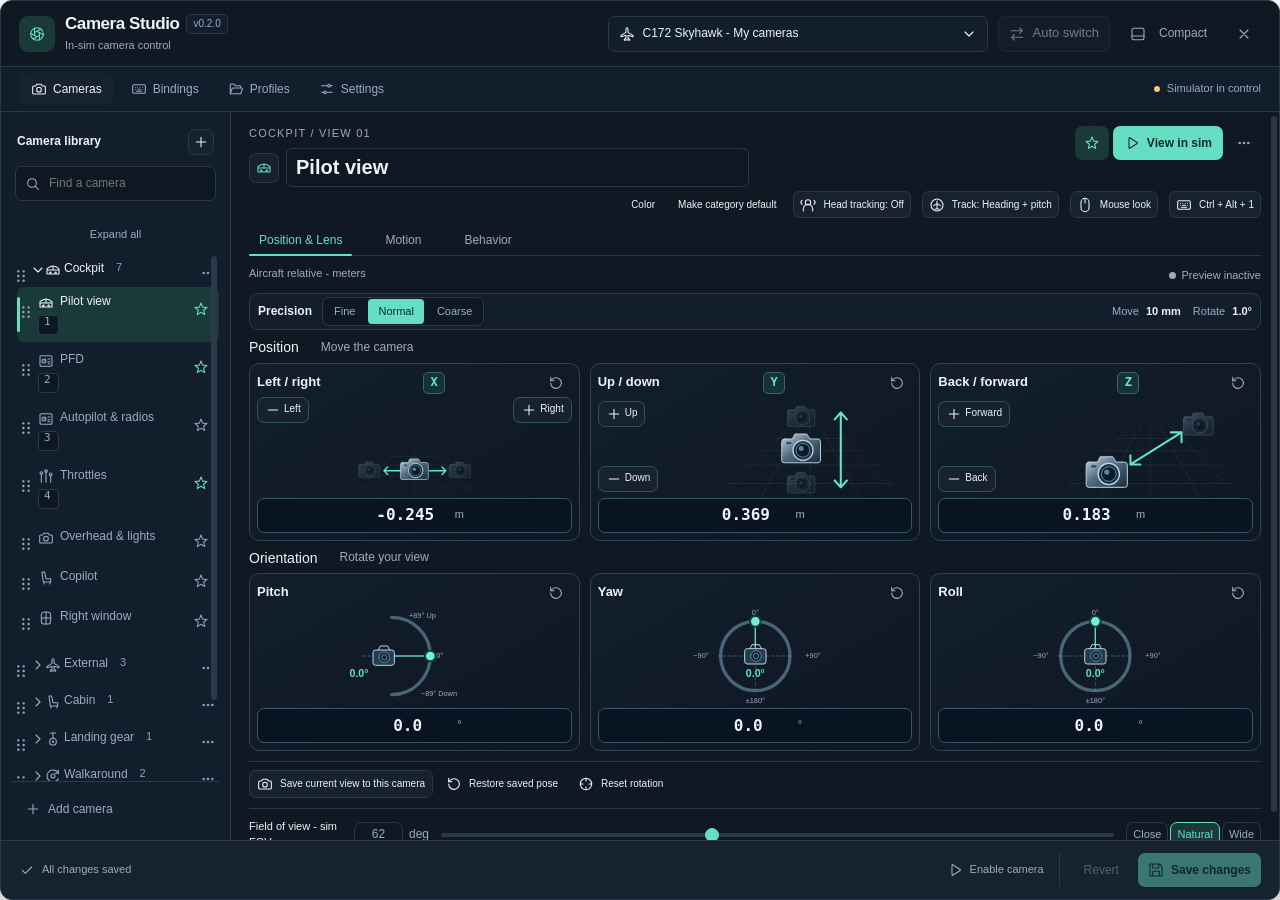
==== commit 50bcdb40: "Release 0.2 with shared airport cameras and animated motion views" ====
--- a/package/validated-host/html_ui/InGamePanels/FSCameraStudio/main.html
+++ b/package/validated-host/html_ui/InGamePanels/FSCameraStudio/main.html
@@ -13,7 +13,7 @@
 <script type="text/javascript" src="/JS/Services/CommBus.js"></script>
 <script type="text/javascript" src="/JS/Services/ToolBarPanels.js"></script>
 <link rel="import" href="/templates/ingameUi/ingameUi.html" />
-<link rel="import" href="/templates/ingameUiHeader/ingameUiHeader.html" /><link rel="stylesheet" href="app.css">
+<link rel="import" href="/templates/ingameUiHeader/ingameUiHeader.html" /><link rel="stylesheet" href="app.css">
 <link rel="stylesheet" href="panel-host.css">
 </head>
 <!--
@@ -23,7 +23,7 @@
     mini    MSFS toolbar panel "Camera Studio Mini" - only the dock
 -->
 <body class="surface-demo">
-<ingame-ui id="FSCSMain" panel-id="PANEL_FSCS_CAMERA_STUDIO" title="Camera Studio" class="ingameUiFrame">
+<ingame-ui id="FSCSMain" panel-id="PANEL_FSCS_CAMERA_STUDIO" title="Camera Studio" class="ingameUiFrame">
 <div id="mc-sim" class="demo" data-surface="demo" data-theme="dark" data-mode="fly" data-page="cameras" data-browser-open="false" data-enabled="false" data-mini-open="false" data-mini-pinned="false">
   <header class="mc-simbar">
     <span class="mc-sim-title">MICROSOFT FLIGHT SIMULATOR 2024</span>
@@ -101,10 +101,11 @@
 
             </div>
             <div id="mc-detail-behavior" role="tabpanel" aria-labelledby="mc-tab-behavior" hidden>
-              <div class="mc-form-grid mc-flush"><label class="mc-field"><span class="mc-field-label">View type<span class="mc-pill" id="mc-mode-pill" hidden>Preview</span></span><select id="mc-view-type"><option value="aircraftCockpit">Cockpit</option><option value="aircraftExterior">Aircraft exterior</option><option value="orbit">Orbit</option><option value="flyby">Fly-by</option><option value="airport">Airport</option><option value="free">Free camera</option></select><small id="mc-mode-note" hidden></small></label><label class="mc-field">View ID<select id="mc-view-id"></select><small>Recall this view with a binding.</small></label></div>
+              <div class="mc-form-grid mc-flush"><label class="mc-field"><span class="mc-field-label">View type<span class="mc-pill" id="mc-mode-pill" hidden>Preview</span></span><button type="button" id="mc-view-type">Cockpit</button><small id="mc-mode-note" hidden></small></label><label class="mc-field">View ID<select id="mc-view-id"></select><small>Recall this view with a binding.</small></label></div>
               <div class="mc-divider"></div>
               <label class="mc-switch-row"><span class="mc-switch-copy"><span>Default view for this profile</span><small>Start here when the camera profile loads.</small></span><input type="checkbox" class="mc-switch" id="mc-default-view" aria-label="Default view for this profile"></label>
               <label class="mc-switch-row"><span class="mc-switch-copy"><span>Show in quick access</span><small>Keep this view in your compact favorites strip.</small></span><input type="checkbox" class="mc-switch" id="mc-quick-access" aria-label="Show in quick access"></label>
+              <div class="mc-inline-field"><span class="mc-switch-copy"><span id="mc-mouse-release-label">After right-drag mouse look</span><small>Keep the new direction until you recall or save it, or return to the saved view when you release the button.</small></span><div class="mc-setting-choices" id="mc-mouse-release" role="group" aria-labelledby="mc-mouse-release-label"><button type="button" data-value="retain">Keep look</button><button type="button" data-value="reset">Return to saved</button></div></div>
               <label class="mc-switch-row"><span class="mc-switch-copy"><span>Remember temporary mouse look</span><small>Retain your look direction when revisiting.</small></span><input type="checkbox" class="mc-switch" id="mc-retain-look" aria-label="Remember temporary mouse look"></label>
               <label class="mc-switch-row"><span class="mc-switch-copy"><span>Keep horizon level</span><small id="mc-level-note">Not available until qualified.</small></span><input type="checkbox" class="mc-switch" id="mc-level" aria-label="Keep horizon level"></label>
               <label class="mc-switch-row"><span class="mc-switch-copy"><span>Allow mouse interaction with cockpit</span><small>Click switches and knobs while this view is active.</small></span><input type="checkbox" class="mc-switch" id="mc-interaction" aria-label="Allow mouse interaction with cockpit"></label>
@@ -139,17 +140,22 @@
           <label class="mc-switch-row"><span class="mc-switch-copy"><span>Mini control panel</span><small>Show the quick-access dock while the editor is hidden.</small></span><input type="checkbox" class="mc-switch" id="mc-setting-mini-enabled" checked></label>
           <label class="mc-switch-row"><span class="mc-switch-copy"><span>Reveal the mini panel on hover</span><small>Otherwise click the handle to open it.</small></span><input type="checkbox" class="mc-switch" id="mc-setting-mini-hover" checked></label>
           <p class="mc-note">Closing the editor keeps camera control active. Use Release camera to hand control back to the simulator.</p>
-          <label class="mc-inline-field"><span>Mini background opacity <output id="mc-mini-opacity-value">65%</output></span><input type="range" id="mc-setting-mini-opacity" min="15" max="100" step="5" value="65"></label>
+          <label class="mc-inline-field"><span>Mini background opacity <output id="mc-mini-opacity-value">65%</output></span><input type="range" id="mc-setting-mini-opacity" min="0" max="100" step="5" value="65"></label>
           <div class="mc-inline-field"><span id="mc-name-display-label">Category and camera names</span><div class="mc-setting-choices" id="mc-setting-name-display" role="group" aria-labelledby="mc-name-display-label"><button type="button" data-value="icons" aria-pressed="false">Icons</button><button type="button" data-value="labels" aria-pressed="false">Labels</button><button type="button" data-value="both" aria-pressed="true">Both</button></div></div>
           <div class="mc-section-label mc-spaced">Simulator</div>
           <label class="mc-switch-row"><span class="mc-switch-copy"><span>Allow live control before axis qualification</span><small class="mc-warn">Only for testing. Run the conformance check to qualify your simulator build.</small></span><input type="checkbox" class="mc-switch" id="mc-setting-unqualified"></label>
           <div class="mc-switch-row"><span class="mc-switch-copy"><span>Simulator axis check</span><small id="mc-qual-state">Axis mapping for this simulator build: not checked yet</small></span><button type="button" class="mc-secondary" id="mc-qual-run">Run axis check</button></div>
+          <label class="mc-switch-row"><span class="mc-switch-copy"><span>Enable right-drag mouse look</span><small>Hold the right mouse button over the scene and drag. Your custom camera stays active.</small></span><input type="checkbox" class="mc-switch" id="mc-setting-mouse-enabled" checked></label>
+          <label class="mc-inline-field"><span>Sensitivity<small>1.0 is the tested smooth default</small></span><span class="mc-unit"><input type="number" id="mc-setting-mouse-sensitivity" min="0.1" max="4" step="0.1">×</span></label>
+          <label class="mc-inline-field"><span>Smoothing<small>0 is immediate; higher values feel softer</small></span><span class="mc-unit"><input type="number" id="mc-setting-mouse-smoothing" min="0" max="250" step="5">ms</span></label>
+          <label class="mc-switch-row"><span>Invert vertical mouse look</span><input type="checkbox" class="mc-switch" id="mc-setting-mouse-invert"></label>
+          <label class="mc-inline-field"><span>Nearby airport radius<small>Load one saved airport within this distance</small></span><span class="mc-unit"><input type="number" id="mc-setting-airport-radius" min="5" max="100" step="5">NM</span></label>
           <label class="mc-inline-field"><span>Look speed<small>Manual look bindings</small></span><span class="mc-unit"><input type="number" id="mc-setting-look-speed" min="5" max="360" step="5">deg/s</span></label>
           <label class="mc-inline-field"><span>Move speed<small>Manual move bindings</small></span><span class="mc-unit"><input type="number" id="mc-setting-move-speed" min="0.05" max="10" step="0.05">m/s</span></label>
           <div class="mc-profile-actions"><button type="button" class="mc-secondary" id="mc-diagnostics"><i data-icon="info"></i>Diagnostics</button></div>
         </div>
       </section>
-      <footer class="mc-savebar"><div class="mc-save-state" id="mc-save-state" data-dirty="false" aria-live="polite"><i data-icon="check"></i><span id="mc-save-label">All changes saved</span></div><button type="button" class="mc-release" id="mc-release"><i data-icon="circle-stop"></i><span>Release camera</span></button><button type="button" id="mc-revert" class="mc-quiet" disabled>Revert</button><button type="button" id="mc-save" class="mc-primary" disabled><i data-icon="check"></i>Save changes</button></footer>
+      <footer class="mc-savebar"><div class="mc-save-state" id="mc-save-state" data-dirty="false" aria-live="polite"><i data-icon="check"></i><span id="mc-save-label">All changes saved</span></div><button type="button" class="mc-release" id="mc-release"><i data-icon="circle-stop"></i><span>Release camera</span></button><button type="button" id="mc-revert" class="mc-quiet" disabled>Revert</button><button type="button" id="mc-save" class="mc-primary" disabled><i data-icon="save"></i>Save changes</button></footer>
     </section>
     <div class="mc-flight-context"><small>CAMERA STUDIO - QUICK ACCESS</small><strong id="mc-flight-name">-</strong><span><span class="mc-status-dot"></span><span id="mc-flight-state">Starting Camera Studio...</span></span></div>
     <div class="mc-mini-off" id="mc-mini-off" role="note"><span>Mini control panel is turned off in Settings</span></div>
@@ -169,12 +175,15 @@
   <div class="mc-dialog-shade" id="mc-dialog-shade" hidden><section class="mc-dialog" role="dialog" aria-modal="true" aria-labelledby="mc-dialog-title"><header class="mc-dialog-head"><h3 id="mc-dialog-title">Camera actions</h3><button type="button" id="mc-dialog-close" class="mc-icon-button" aria-label="Close dialog"><i data-icon="x"></i></button></header><div class="mc-dialog-body" id="mc-dialog-body"></div><div id="mc-dialog-error" class="mc-dialog-error" role="alert"></div><div class="mc-dialog-actions" id="mc-dialog-actions"></div></section></div>
   <div class="mc-toast" id="mc-toast" role="status" aria-live="polite" hidden><i data-icon="check-circle-2"></i><span id="mc-toast-text"></span></div>
 </div>
-</ingame-ui>
-<script src="surface-main.js"></script>
+</ingame-ui>
+<script src="surface-main.js"></script>
 <script src="math.js"></script>
 <script src="icons.js"></script>
 <script src="msfs-panel.js"></script>
 <script src="bridge.js"></script>
+<script src="save-feedback.js"></script>
 <script src="app.js"></script>
+<script src="version.js"></script>
+<script src="updates.js"></script>
 </body>
 </html>
--- a/package/validated-host/html_ui/InGamePanels/FSCameraStudio/app.css
+++ b/package/validated-host/html_ui/InGamePanels/FSCameraStudio/app.css
@@ -620,17 +620,17 @@
 #mc-sim .mc-color-palette{border-bottom:1px solid var(--mc-line);padding:0 0 10px;margin-bottom:10px}
 #mc-sim .mc-color-choice{min-width:76px;padding:7px;margin:3px}
 @media(max-width:620px){#mc-sim[data-surface="main"][data-browser-open="false"] .mc-camera-layout>.mc-browser{display:none}}
-/* Category headings also avoid nested shrinking flex items in Coherent. */
-#mc-sim .mc-category-line{display:block;position:relative;padding:0 22px 0 18px}
-#mc-sim .mc-category-line>.mc-reorder-grip{position:absolute;left:0;top:7px;width:18px}
-#mc-sim .mc-category-line>.mc-category-menu{position:absolute;right:0;top:7px;width:22px}
-#mc-sim .mc-category-head{display:block;position:relative;width:100%;padding:9px 18px 9px 15px;text-align:left;min-width:0}
-#mc-sim .mc-category-head>svg{position:absolute;left:0;top:10px;width:13px;height:13px}
-#mc-sim .mc-category-head>.mc-count{position:absolute;right:0;top:9px;margin:0}
-#mc-sim .mc-category-head>.mc-entity-name{position:relative;display:block;padding-left:19px;width:100%;box-sizing:border-box}
-#mc-sim .mc-category-head .mc-entity-name>svg{position:absolute;left:0;top:1px;width:15px;height:15px;margin:0}
-#mc-sim .mc-category-head .mc-entity-label{display:block;overflow:hidden;text-overflow:ellipsis;white-space:nowrap}
-#mc-sim[data-name-display="labels"] .mc-category-head>.mc-entity-name{padding-left:0}
+/* Category headings also avoid nested shrinking flex items in Coherent. */
+#mc-sim .mc-category-line{display:block;position:relative;padding:0 22px 0 18px}
+#mc-sim .mc-category-line>.mc-reorder-grip{position:absolute;left:0;top:7px;width:18px}
+#mc-sim .mc-category-line>.mc-category-menu{position:absolute;right:0;top:7px;width:22px}
+#mc-sim .mc-category-head{display:block;position:relative;width:100%;padding:9px 18px 9px 15px;text-align:left;min-width:0}
+#mc-sim .mc-category-head>svg{position:absolute;left:0;top:10px;width:13px;height:13px}
+#mc-sim .mc-category-head>.mc-count{position:absolute;right:0;top:9px;margin:0}
+#mc-sim .mc-category-head>.mc-entity-name{position:relative;display:block;padding-left:19px;width:100%;box-sizing:border-box}
+#mc-sim .mc-category-head .mc-entity-name>svg{position:absolute;left:0;top:1px;width:15px;height:15px;margin:0}
+#mc-sim .mc-category-head .mc-entity-label{display:block;overflow:hidden;text-overflow:ellipsis;white-space:nowrap}
+#mc-sim[data-name-display="labels"] .mc-category-head>.mc-entity-name{padding-left:0}
 #mc-sim[data-name-display="icons"] .mc-category-head .mc-entity-label{display:none}
 
 /* Remove redundant mini category/camera picker. */
@@ -688,3 +688,184 @@
 #mc-sim .mc-dock-airport button { margin-left:8px; }
 #mc-sim .mc-dock-airport summary { padding:4px; cursor:pointer; }
 #mc-sim .mc-dock-favorites button[aria-pressed="true"] { outline:2px solid var(--mc-accent, #63dbc4); outline-offset:-2px; box-shadow:inset 0 -3px var(--mc-accent, #63dbc4); }
+
+/* Release information stays in the existing panel; no screen-sized input layer. */
+.mc-brand { position: relative; }
+.mc-brand .mc-version { padding: 0; font-size: 10px; color: var(--accent, #67dbc5); min-height: 16px; }
+.mc-update-settings { border-top: 1px solid #293e4e; margin-top: 20px; padding-top: 16px; }
+.mc-update-actions { display: flex; flex-wrap: wrap; gap: 8px; margin: 12px 0; }
+.mc-update-settings input[type=text] { width: 100%; box-sizing: border-box; }
+
+/* Airport tracking: readable choices without a screen-sized mini overlay. */
+#mc-sim .mc-tracking-camera { margin:0 0 8px; color:var(--mc-accent); overflow-wrap:break-word; }
+#mc-sim .mc-tracking-shade .mc-dialog { padding:0; width:360px; max-width:calc(100vw - 16px); }
+#mc-sim .mc-tracking-shade .mc-dialog-head { padding:12px 16px; margin-bottom:0; }
+#mc-sim .mc-tracking-shade .mc-dialog-body { padding:0 16px; }
+#mc-sim .mc-tracking-choice { display:block; width:100%; text-align:left; margin:6px 0; padding:10px 12px; }
+#mc-sim .mc-tracking-choice small { display:block; margin-top:4px; color:var(--mc-muted); font-size:11px; }
+#mc-sim .mc-tracking-choice[aria-pressed="true"] { border-color:var(--mc-accent); background:var(--mc-active); color:var(--mc-accent); }
+#mc-sim .mc-tracking-shade .mc-dialog-actions { padding:10px 16px; margin-top:0; }
+#mc-sim[data-surface="mini"] .mc-tracking-shade { background:transparent; backdrop-filter:none; pointer-events:none !important; padding:0; display:block; }
+#mc-sim[data-surface="mini"] .mc-tracking-shade .mc-dialog { position:fixed; max-height:calc(100vh - 16px); margin:0; pointer-events:auto; }
+/* Compact dock: two camera rows with independently scrollable categories. */
+#mc-sim[data-surface="mini"] .mc-mini-region .mc-dock { height:120px; max-height:120px; padding:8px 10px; gap:10px; }
+#mc-sim[data-surface="mini"] .mc-dock-categories { height:102px; max-height:102px; flex-basis:166px; padding-right:8px; }
+#mc-sim[data-surface="mini"] .mc-dock-body { height:102px; gap:4px; }
+#mc-sim[data-surface="mini"] .mc-dock-tools { min-height:28px; gap:3px; }
+#mc-sim[data-surface="mini"] .mc-dock-favorites { height:56px; max-height:56px; gap:4px; }
+#mc-sim[data-surface="mini"] .mc-dock-favorites button { min-height:24px; min-width:84px; padding:3px 6px; }
+#mc-sim[data-surface="mini"][data-name-display="icons"] .mc-dock-categories { flex-basis:68px; }
+#mc-sim[data-surface="mini"][data-name-display="icons"] .mc-dock-favorites button { min-width:28px; }
+@media(max-width:880px) { #mc-sim[data-surface="mini"] .mc-dock-categories { flex-basis:130px; } }
+
+/* Roomier panels; icon-only airport categories keep individually named views readable. */
+#mc-sim[data-surface="mini"] .mc-mini-region .mc-dock { max-width:none; width:calc(100% - 32px); left:16px; right:16px; }
+#mc-sim[data-name-display="icons"] .mc-airport-camera-name .mc-entity-label { display:inline; }
+#mc-sim[data-surface="mini"][data-name-display="icons"] .mc-dock-favorites .mc-airport-camera-name { min-width:84px; }
+#mc-sim .mc-airport-auto { white-space:nowrap; flex:none; }
+#mc-sim .mc-airport-auto[aria-pressed="true"] { color:var(--mc-accent); background:var(--mc-active); border-color:var(--mc-accent); }
+
+/* Compact, aligned application header; margins also work in Coherent without flex-gap. */
+#mc-sim .mc-panel-head { padding:12px 18px; min-height:66px; gap:0; flex-wrap:nowrap; }
+#mc-sim .mc-panel-head > * + * { margin-left:10px; }
+#mc-sim .mc-panel-head .mc-brand-icon { width:36px; height:36px; }
+#mc-sim .mc-panel-head .mc-brand { display:flex; flex-wrap:wrap; align-items:center; flex:0 1 220px; min-width:176px; }
+#mc-sim .mc-brand h2 { order:0; margin:0 7px 0 0; white-space:nowrap; }
+#mc-sim .mc-brand p { order:2; flex:0 0 100%; margin-top:3px; line-height:15px; }
+#mc-sim .mc-brand .mc-version { order:1; flex:none; min-height:20px; padding:2px 6px; font-size:10px; line-height:14px; border:1px solid var(--mc-line); background:var(--mc-subtle); color:var(--mc-muted); border-radius:5px; }
+#mc-sim .mc-panel-head .mc-profile-button { flex:0 1 380px; min-width:100px; max-width:380px; margin-left:auto; min-height:36px; gap:0; }
+#mc-sim .mc-profile-button #mc-profile-label { display:block; min-width:0; overflow:hidden; text-overflow:ellipsis; white-space:nowrap; margin:0 7px; }
+#mc-sim .mc-profile-button svg:last-child { margin-left:auto; }
+#mc-sim .mc-panel-head .mc-airport-auto,#mc-sim .mc-panel-head .mc-compact-button { min-height:36px; flex:none; }
+#mc-sim .mc-global-nav { padding:6px 18px; gap:0; }
+#mc-sim .mc-global-nav > button { margin-right:5px; gap:0; }
+#mc-sim .mc-global-nav > button svg,#mc-sim .mc-compact-button svg { margin-right:6px; }
+@media(max-width:880px) {
+ #mc-sim .mc-panel-head { padding:10px 12px; }
+ #mc-sim .mc-panel-head .mc-brand { flex-basis:190px; }
+}
+@media(max-width:620px) {
+ #mc-sim .mc-panel-head { flex-wrap:wrap; }
+ #mc-sim .mc-panel-head .mc-brand { flex:1; }
+ #mc-sim .mc-panel-head .mc-profile-button { order:5; flex:1 0 100%; max-width:none; margin:8px 0 0; }
+ #mc-sim .mc-panel-head .mc-compact-button span { display:none; }
+}
+/* Every category stays in view. Extra categories add columns, then rows on narrow windows. */
+#mc-sim[data-surface="mini"] .mc-dock-categories { display:flex; flex:none !important; height:auto; max-height:none; overflow:visible; padding-right:8px; }
+#mc-sim[data-surface="mini"] .mc-category-grid { display:grid; grid-auto-rows:34px; grid-template-rows:18px; align-content:start; flex:none; padding:0; margin:0 8px 0 0; gap:2px; }
+#mc-sim[data-surface="mini"][data-name-display="icons"] .mc-category-grid { grid-auto-rows:26px; }
+#mc-sim[data-surface="mini"] .mc-category-group-label { grid-column:1/-1; font-size:9px; line-height:16px; color:var(--mc-muted); text-transform:uppercase; letter-spacing:.05em; padding-left:5px; }
+#mc-sim[data-surface="mini"] .mc-category-grid button { margin:0; padding:3px 5px; min-height:0; height:100%; overflow:hidden; }
+#mc-sim[data-surface="mini"] .mc-category-grid .mc-entity-label { overflow:hidden; text-overflow:ellipsis; }
+#mc-sim[data-surface="mini"] .mc-dock-airport { grid-column:auto; }
+#mc-sim[data-surface="mini"] .mc-mini-region .mc-dock { box-shadow:none; backdrop-filter:none; }
+
+/* Category display preferences never hide camera labels or icons. */
+#mc-sim[data-name-display] .mc-camera-select>.mc-entity-name{padding-left:22px}
+#mc-sim[data-name-display] .mc-camera-select .mc-entity-label{display:block}
+#mc-sim[data-name-display] .mc-camera-select .mc-entity-name>svg,
+#mc-sim[data-name-display] .mc-dock-favorites .mc-entity-name>svg{display:inline-block}
+#mc-sim[data-name-display] .mc-dock-favorites .mc-entity-label{display:inline}
+#mc-sim[data-surface="mini"][data-name-display] .mc-dock-favorites button{min-width:84px}
+#mc-sim[data-surface="mini"] .mc-category-grid[hidden]{display:none}
+/* One lightweight overlay: mouse hover and keyboard focus share help without intercepting simulator input. */
+#mc-sim .mc-tooltip{position:fixed;z-index:2147483647;pointer-events:none;max-width:280px;padding:9px 12px;border:1px solid #496273;border-radius:7px;background:#101d28;color:#e6f2fa;box-shadow:0 3px 10px rgba(0,0,0,.25);font-size:12px;font-weight:400;line-height:1.45;white-space:normal;text-align:left}
+#mc-sim .mc-tooltip[hidden]{display:none}
+#mc-sim[data-theme="light"] .mc-tooltip{background:#f6fbff;color:#172b3b;border-color:#8ba5b5}
+
+/* Edge-to-edge mini panel: spend width on categories before increasing its height. */
+#mc-sim[data-surface="mini"] .mc-mini-region .mc-dock{left:0;right:0;width:100%;max-width:none;padding:4px 8px;gap:8px;border-radius:7px}
+#mc-sim[data-surface="mini"] .mc-dock-categories{padding-right:6px;gap:0}
+#mc-sim[data-surface="mini"] .mc-category-grid,
+#mc-sim[data-surface="mini"][data-name-display="icons"] .mc-category-grid{grid-auto-rows:24px;grid-template-rows:14px;margin-right:6px;gap:2px}
+#mc-sim[data-surface="mini"] .mc-category-group-label{font-size:8px;line-height:13px;padding-left:4px}
+#mc-sim[data-surface="mini"] .mc-category-grid button{font-size:10px;line-height:10px;padding:1px 4px}
+#mc-sim[data-surface="mini"] .mc-category-grid .mc-entity-name{width:100%;gap:4px}
+#mc-sim[data-surface="mini"] .mc-category-grid .mc-entity-name>svg{width:13px;height:13px}
+#mc-sim[data-surface="mini"] .mc-category-grid .mc-entity-label{white-space:normal;line-height:10px;max-height:20px;overflow:hidden;overflow-wrap:break-word}
+#mc-sim[data-surface="mini"] .mc-dock-body{height:100%;gap:2px}
+#mc-sim[data-surface="mini"] .mc-dock-current>button{min-height:24px;height:24px;padding:3px}
+#mc-sim[data-surface="mini"] .mc-dock-tools{min-height:24px;height:24px;gap:2px;max-width:calc(100% - 54px)}
+#mc-sim[data-surface="mini"] .mc-dock-tools button{min-height:24px;height:24px;padding:3px 5px}
+#mc-sim[data-surface="mini"] .mc-dock-favorites{height:calc(100% - 26px);max-height:none;gap:2px}
+#mc-sim[data-surface="mini"] .mc-dock-favorites button{min-height:22px;height:22px;padding:2px 5px}
+#mc-sim[data-surface="mini"] .mc-dock-favorites .mc-entity-label{white-space:nowrap}
+#mc-sim[data-surface="mini"] .mc-dock-favorites .mc-key{height:15px;font-size:10px}
+
+/* Camera/category actions remain small popovers from right-click and action buttons alike. */
+#mc-sim .mc-context-shade{display:block;padding:0!important;background:transparent!important;backdrop-filter:none!important;pointer-events:none!important;overflow:visible}
+#mc-sim .mc-context-shade .mc-dialog{position:fixed;margin:0;width:330px;max-width:calc(100vw - 16px);max-height:calc(100vh - 16px);padding:0;border:1px solid var(--mc-line);border-radius:9px;box-shadow:0 5px 20px rgba(0,0,0,.25);pointer-events:auto}
+#mc-sim .mc-context-shade .mc-dialog-head{margin:0;padding:8px 10px;border-bottom:1px solid var(--mc-line)}
+#mc-sim .mc-context-shade .mc-dialog-head h3{font-size:14px;line-height:18px;overflow:hidden;text-overflow:ellipsis;white-space:nowrap}
+#mc-sim .mc-context-shade .mc-dialog-head button{min-height:26px;width:26px;padding:4px}
+#mc-sim .mc-context-shade .mc-dialog-body{padding:6px 10px}
+#mc-sim .mc-context-shade .mc-action-list{gap:0}
+#mc-sim .mc-context-shade .mc-action-list button{min-height:28px;padding:5px 7px;font-size:11px;line-height:16px;margin:0}
+#mc-sim .mc-context-shade .mc-color-palette{display:grid;grid-template-columns:repeat(4,minmax(0,1fr));gap:3px;padding-bottom:7px;margin-bottom:4px}
+#mc-sim .mc-context-shade .mc-color-palette button{min-width:0;min-height:24px;padding:4px;font-size:10px;line-height:12px}
+#mc-sim .mc-context-shade .mc-color-palette button:first-child{grid-column:span 2}
+#mc-sim .mc-context-shade .mc-dialog-actions{margin:0;padding:8px 10px}
+#mc-sim .mc-context-shade .mc-dialog-error{padding:0 10px;margin:0}
+#mc-sim .mc-paste-setting{display:flex;align-items:center;min-height:30px;font-size:12px}
+#mc-sim .mc-paste-setting input{width:16px;height:16px;margin:0 8px 0 0;flex:none}
+
+/* Extend the compact dock into the bottom margin for another camera row. */
+#mc-sim[data-surface="mini"] .mc-mini-region .mc-dock{bottom:4px}
+
+#mc-sim .mc-icon-choice > svg.mc-icon{width:32px!important;height:32px!important}
+
+#mc-sim .mc-dock svg.mc-icon{stroke-width:2.1}
+
+/* Category targets fill the dock height rather than leaving unused space below tiny rows. */
+#mc-sim[data-surface="mini"] .mc-category-grid,
+#mc-sim[data-surface="mini"][data-name-display="icons"] .mc-category-grid{grid-template-rows:16px;grid-auto-rows:44px}
+#mc-sim[data-surface="mini"] .mc-category-group-label{font-size:9px;line-height:16px}
+#mc-sim[data-surface="mini"] .mc-category-grid button{font-size:12px;line-height:15px;padding:5px 7px;border-radius:6px}
+#mc-sim[data-surface="mini"] .mc-category-grid .mc-entity-name{gap:7px}
+#mc-sim[data-surface="mini"] .mc-category-grid .mc-entity-name>svg.mc-icon{width:24px!important;height:24px!important;flex:0 0 24px;margin:0;stroke-width:1.9}
+#mc-sim[data-surface="mini"] .mc-category-grid .mc-entity-label{line-height:15px;max-height:30px}
+#mc-sim[data-surface="mini"][data-name-display="icons"] .mc-category-grid .mc-entity-name{justify-content:center}
+/* Compact mouse-look options and font-independent airport controls. */
+#mc-sim .mc-mouselook-shade .mc-dialog{width:380px}
+#mc-sim .mc-mouselook-shade h4{margin:12px 0 6px;font-size:12px}
+#mc-sim .mc-look-camera{display:block;margin:4px 0 8px;color:var(--mc-accent)}
+#mc-sim .mc-look-choices{display:flex;flex-direction:column;gap:4px}
+#mc-sim .mc-look-choices button{text-align:left;justify-content:flex-start;white-space:normal}
+#mc-sim .mc-look-choices button[aria-pressed="false"] svg{visibility:hidden}
+#mc-sim .mc-look-choices button[aria-pressed="true"]{border-color:var(--mc-accent);background:rgba(99,219,195,.17)}
+#mc-sim .mc-airport-check{display:flex;align-items:center;justify-content:center;flex-shrink:0}
+#mc-sim .mc-airport-check svg{width:17px;height:17px;stroke-width:3}
+#mc-sim .mc-airport-choice[aria-checked="false"] .mc-airport-check svg{visibility:hidden}
+#mc-sim .mc-airport-choice-copy strong{display:flex;align-items:center;gap:7px}
+#mc-sim .mc-airport-choice-copy strong svg{width:22px;height:22px;flex-shrink:0}
+#mc-sim .mc-external-motion{border-bottom:1px solid var(--mc-line);padding-bottom:12px;margin-bottom:12px}
+#mc-sim .mc-external-motion:empty{display:none}
+#mc-sim .mc-external-motion label{display:flex;align-items:center;justify-content:space-between;margin:8px 0;gap:12px}
+#mc-sim .mc-external-motion input{max-width:110px}
+
+/* Independent panel background controls remain adjacent without fading labels or inputs. */
+#mc-sim .mc-opacity-settings{display:flex;gap:18px}
+#mc-sim .mc-opacity-settings>.mc-inline-field{display:flex;flex:1;min-width:0;flex-direction:column;align-items:stretch;gap:8px}
+#mc-sim .mc-opacity-settings #mc-setting-mini-opacity,#mc-sim #mc-setting-main-opacity{width:100%}
+@media(max-width:520px){#mc-sim .mc-opacity-settings{flex-direction:column;gap:0}}
+/* Main editor always retains both icon and name; display preference is mini categories only. */
+#mc-sim[data-name-display] .mc-editor .mc-entity-name>svg{display:inline-block}
+#mc-sim[data-name-display] .mc-editor .mc-entity-name>.mc-entity-label{display:inline}
+#mc-sim[data-name-display] #mc-camera-tree .mc-entity-name>svg{display:inline-block}
+#mc-sim[data-name-display] #mc-camera-tree .mc-entity-name>.mc-entity-label{display:inline}
+
+/* Walkaround stays a compact popover with only its controls intercepting input. */
+#mc-sim .mc-walkaround-shade .mc-dialog{width:360px}
+#mc-sim .mc-walkaround-shade .mc-dialog-body{padding:10px 14px}
+#mc-sim .mc-walkaround-shade h4{margin:10px 0 6px;font-size:12px}
+#mc-sim .mc-walkaround-status{font-size:11px;color:var(--mc-accent)}
+#mc-sim .mc-walkaround-timing{display:flex;align-items:center;justify-content:space-between;gap:12px;margin:14px 0;font-size:12px}
+#mc-sim .mc-walkaround-duration{display:flex;align-items:center;gap:7px;color:var(--mc-muted)}
+#mc-sim .mc-walkaround-duration input{width:64px;min-height:32px;padding:5px 7px;text-align:center}
+#mc-sim .mc-walkaround-repeat{min-width:100px}
+#mc-sim .mc-walkaround-shade .mc-dialog-actions{gap:6px}
+
+/* Confirmation panels keep a clear outside area; the main editor still blocks background clicks. */
+#mc-sim .mc-confirm-shade .mc-dialog{width:340px}
+#mc-sim .mc-confirm-shade .mc-dialog-body{padding:10px 14px}
+#mc-sim:not([data-surface="mini"]) .mc-context-shade.mc-confirm-shade{pointer-events:auto!important}
--- a/package/validated-host/html_ui/InGamePanels/FSCameraStudio/panel-host.css
+++ b/package/validated-host/html_ui/InGamePanels/FSCameraStudio/panel-host.css
@@ -97,3 +97,32 @@
 ingame-ui#FSCSMini, ingame-ui#FSCSMini #mc-sim { pointer-events: none !important; }
 ingame-ui#FSCSMini .mc-mini-region,
 ingame-ui#FSCSMini .mc-dialog-shade:not([hidden]) { pointer-events: auto; }
+
+/* Keep the stock host frame from painting a second backdrop around the dock. */
+ingame-ui#FSCSMini, ingame-ui#FSCSMini .ingameUiWrapper, ingame-ui#FSCSMini .ingameUiContent,
+ingame-ui#FSCSMini::before, ingame-ui#FSCSMini::after,
+ingame-ui#FSCSMini .ingameUiWrapper::before, ingame-ui#FSCSMini .ingameUiWrapper::after {
+ background:transparent !important; border:0 !important; box-shadow:none !important; backdrop-filter:none !important;
+}
+
+/* Stock ingame-ui themes can paint gradients/pseudo layers after the frame is initialized.
+   Clear every frame layer; only #mc-mini-panel owns the user-selected background alpha. */
+html.surface-mini, body.surface-mini,
+ingame-ui#FSCSMini #mc-sim, ingame-ui#FSCSMini .mc-stage,
+ingame-ui#FSCSMini .mc-mini-region,
+ingame-ui#FSCSMini .ingameUiContent::before, ingame-ui#FSCSMini .ingameUiContent::after,
+ingame-ui#FSCSMini #mc-sim::before, ingame-ui#FSCSMini #mc-sim::after {
+  background: transparent !important;
+  box-shadow: none !important;
+  backdrop-filter: none !important;
+}
+
+/* Main editor opacity also needs a transparent simulator frame behind its one backdrop. */
+html.surface-main, body.surface-main,
+ingame-ui#FSCSMain, ingame-ui#FSCSMain #mc-sim, ingame-ui#FSCSMain .mc-stage,
+ingame-ui#FSCSMain .ingameUiWrapper, ingame-ui#FSCSMain .ingameUiContent,
+ingame-ui#FSCSMain::before, ingame-ui#FSCSMain::after,
+ingame-ui#FSCSMain .ingameUiWrapper::before, ingame-ui#FSCSMain .ingameUiWrapper::after,
+ingame-ui#FSCSMain .ingameUiContent::before, ingame-ui#FSCSMain .ingameUiContent::after {
+  background:transparent !important; box-shadow:none !important; backdrop-filter:none !important;
+}
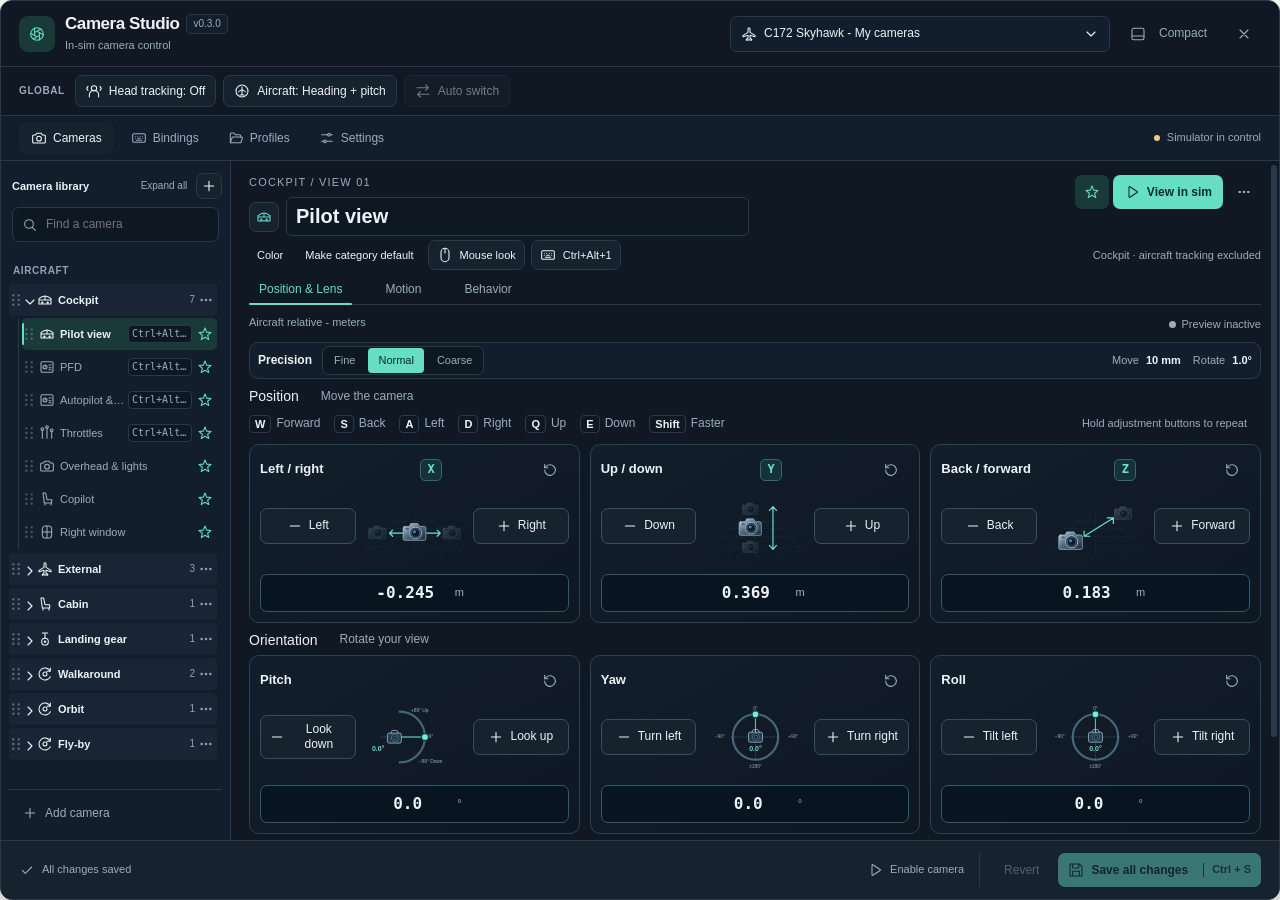
==== commit 264c6dff: "Release 0.3.0 with airport defaults, dual bindings and refreshed documentation" ====
--- a/package/validated-host/html_ui/InGamePanels/FSCameraStudio/main.html
+++ b/package/validated-host/html_ui/InGamePanels/FSCameraStudio/main.html
@@ -76,7 +76,7 @@
               <div class="mc-axis-grid" id="mc-position-fields"></div>
               <div class="mc-section-heading mc-pose-section"><h4>Orientation</h4><span>Rotate your view</span></div>
               <div class="mc-axis-grid" id="mc-angle-fields"></div>
-              <div class="mc-pose-toolbar"><button type="button" class="mc-secondary mc-save-current-view" id="mc-save-current-view"><i data-icon="camera"></i>Save current view to this camera</button><button type="button" id="mc-restore-pose"><i data-icon="rotate-ccw"></i>Restore saved pose</button><button type="button" id="mc-center-look"><i data-icon="crosshair"></i>Reset rotation</button><small>Type a value · Drag a slider to adjust</small></div>
+              <div class="mc-pose-toolbar"><button type="button" class="mc-secondary mc-save-current-view" id="mc-save-current-view"><i data-icon="camera"></i>Capture current view</button><button type="button" id="mc-restore-pose"><i data-icon="rotate-ccw"></i>Restore saved pose</button><button type="button" id="mc-center-look"><i data-icon="crosshair"></i>Reset rotation</button><small>Type a value · Drag a slider to adjust</small></div>
               <div class="mc-divider"></div>
               <div class="mc-lens-controls"><div class="mc-lens-top"><h4 id="mc-fov-heading">Field of view - sim FOV</h4><label class="mc-value-input"><input type="number" id="mc-fov-number" min="30" max="110" step="1" value="62" aria-label="Field of view in degrees (sim FOV)"><span>deg</span></label></div>
               <input type="range" id="mc-fov-range" min="30" max="110" step="1" value="62" aria-label="Field of view">
@@ -120,10 +120,12 @@
         <button type="button" id="mc-toggle-bindings" class="mc-category-toggle" aria-controls="mc-bindings-list" aria-expanded="false">Expand all</button><div id="mc-binding-count" class="mc-note" role="status"></div><div id="mc-bindings-list"></div><div id="mc-binding-result" class="mc-binding-result" aria-live="polite">Select an assignment, then test it.</div>
       </section>
       <section class="mc-page" id="mc-page-profiles" role="tabpanel" aria-labelledby="mc-nav-profiles" hidden>
-        <div class="mc-page-header"><div><div class="mc-eyebrow">A VIEW SET FOR EVERY FLIGHT</div><h3>Camera profiles</h3><p>Organize camera sets for your aircraft and airports.</p></div><button type="button" id="mc-new-profile" class="mc-primary"><i data-icon="plus"></i>Save as new</button></div>
+        <div class="mc-page-header"><div><div class="mc-eyebrow">A VIEW SET FOR EVERY FLIGHT</div><h3>Camera profiles</h3><p>Aircraft profiles and a shared airport library.</p></div><button type="button" id="mc-new-profile" class="mc-primary"><i data-icon="plus"></i>Save as new</button></div>
         <div id="mc-aircraft-card"></div>
+        <h4 class="mc-profile-section-title">Aircraft profiles</h4>
         <div class="mc-profile-list" id="mc-profiles-list"></div>
         <div class="mc-profile-actions"><button type="button" class="mc-secondary" id="mc-create-profile"><i data-icon="folder-plus"></i>New profile</button><button type="button" class="mc-secondary" id="mc-import-profile"><i data-icon="download"></i>Import profile</button><button type="button" class="mc-secondary" id="mc-export-profile"><i data-icon="upload"></i><span>Export current</span></button><button type="button" class="mc-secondary" id="mc-backups"><i data-icon="history"></i>Backups</button></div>
+        <div id="mc-airports-summary" class="mc-airports-summary"></div>
         <p class="mc-note">Profiles are stored with Camera Studio in the simulator. Import, export and restore use in-panel dialogs.</p>
       </section>
       <section class="mc-page" id="mc-page-settings" role="tabpanel" aria-labelledby="mc-nav-settings" hidden>
@@ -155,7 +157,7 @@
           <div class="mc-profile-actions"><button type="button" class="mc-secondary" id="mc-diagnostics"><i data-icon="info"></i>Diagnostics</button></div>
         </div>
       </section>
-      <footer class="mc-savebar"><div class="mc-save-state" id="mc-save-state" data-dirty="false" aria-live="polite"><i data-icon="check"></i><span id="mc-save-label">All changes saved</span></div><button type="button" class="mc-release" id="mc-release"><i data-icon="circle-stop"></i><span>Release camera</span></button><button type="button" id="mc-revert" class="mc-quiet" disabled>Revert</button><button type="button" id="mc-save" class="mc-primary" disabled><i data-icon="save"></i>Save changes</button></footer>
+      <footer class="mc-savebar"><div class="mc-save-state" id="mc-save-state" data-dirty="false" aria-live="polite"><i data-icon="check"></i><span id="mc-save-label">All changes saved</span></div><button type="button" class="mc-release" id="mc-release"><i data-icon="circle-stop"></i><span>Release camera</span></button><button type="button" id="mc-revert" class="mc-quiet" disabled>Revert</button><button type="button" id="mc-save" class="mc-primary" disabled><i data-icon="save"></i>Save all changes <span class="mc-save-shortcut">Ctrl+S</span></button></footer>
     </section>
     <div class="mc-flight-context"><small>CAMERA STUDIO - QUICK ACCESS</small><strong id="mc-flight-name">-</strong><span><span class="mc-status-dot"></span><span id="mc-flight-state">Starting Camera Studio...</span></span></div>
     <div class="mc-mini-off" id="mc-mini-off" role="note"><span>Mini control panel is turned off in Settings</span></div>
--- a/package/validated-host/html_ui/InGamePanels/FSCameraStudio/app.css
+++ b/package/validated-host/html_ui/InGamePanels/FSCameraStudio/app.css
@@ -843,6 +843,24 @@
 #mc-sim .mc-external-motion label{display:flex;align-items:center;justify-content:space-between;margin:8px 0;gap:12px}
 #mc-sim .mc-external-motion input{max-width:110px}
 
+/* Global airport tracking is configured directly in Settings. */
+#mc-sim .mc-airport-tracking-settings{padding:16px 0;border-bottom:1px solid var(--mc-line)}
+#mc-sim .mc-airport-tracking-settings h4{margin:0 0 8px;font-size:13px}
+#mc-sim .mc-tracking-settings-choices{display:grid;grid-template-columns:repeat(3,minmax(0,1fr));gap:8px;margin:10px 0}
+#mc-sim .mc-tracking-settings-choices .mc-tracking-choice{margin:0;min-width:0;white-space:normal;align-self:stretch}
+#mc-sim .mc-autozoom-fields{display:grid;grid-template-columns:repeat(2,minmax(0,1fr));gap:16px;margin:14px 0}
+#mc-sim .mc-autozoom-field{display:flex;flex-direction:column;gap:6px;min-width:0}
+#mc-sim .mc-autozoom-input{display:flex;align-items:center;gap:8px}
+#mc-sim .mc-autozoom-input input{width:100%;min-width:0}
+#mc-sim .mc-autozoom-input>span{min-width:24px}
+#mc-sim .mc-autozoom-field small{margin:0;line-height:1.5}
+#mc-sim .mc-camera-override-field{padding:10px 0;border-top:1px solid var(--mc-line)}
+#mc-sim .mc-camera-override-field>label:first-child{display:flex;align-items:center;gap:8px;margin-bottom:8px;font-size:12px}
+#mc-sim .mc-camera-override-field .mc-autozoom-input{font-size:12px}
+#mc-sim .mc-camera-override-field .mc-autozoom-input>span:first-child{flex:1;min-width:0}
+#mc-sim .mc-camera-override-field input[type=number]{width:80px;flex:0 0 80px}
+@media(max-width:620px){#mc-sim .mc-autozoom-fields{grid-template-columns:1fr}}
+@media(max-width:620px){#mc-sim .mc-tracking-settings-choices{grid-template-columns:1fr}}
 /* Independent panel background controls remain adjacent without fading labels or inputs. */
 #mc-sim .mc-opacity-settings{display:flex;gap:18px}
 #mc-sim .mc-opacity-settings>.mc-inline-field{display:flex;flex:1;min-width:0;flex-direction:column;align-items:stretch;gap:8px}
@@ -869,3 +887,264 @@
 #mc-sim .mc-confirm-shade .mc-dialog{width:340px}
 #mc-sim .mc-confirm-shade .mc-dialog-body{padding:10px 14px}
 #mc-sim:not([data-surface="mini"]) .mc-context-shade.mc-confirm-shade{pointer-events:auto!important}
+
+/* UI review: pose controls and saving hierarchy. */
+#mc-sim .mc-movement-hints{display:flex;flex-wrap:wrap;align-items:center;margin:0 0 8px;color:var(--mc-muted);font-size:12px}
+#mc-sim .mc-movement-hints>span{display:inline-flex;align-items:center;margin:3px 14px 3px 0}
+#mc-sim .mc-movement-hints kbd{font:600 11px 'Segoe UI',sans-serif;border:1px solid var(--mc-line);border-radius:4px;padding:2px 5px;margin-right:5px;color:var(--mc-text);background:var(--mc-input)}
+#mc-sim .mc-movement-hints .mc-hold-hint{margin-left:auto;font-size:11px}
+#mc-sim .mc-axis-grid>.mc-axis{padding:10px}
+#mc-sim .mc-direction-control{height:112px;display:flex;flex-wrap:wrap;align-content:flex-start;justify-content:space-between;padding:0}
+#mc-sim .mc-direction-control>.mc-axis-illustration,#mc-sim [data-axis] .mc-direction-control>.mc-axis-illustration{position:static;width:100%;height:72px;flex:0 0 100%;margin:0;max-height:72px}
+#mc-sim .mc-direction-control button.mc-direction-minus,#mc-sim .mc-direction-control button.mc-direction-plus{position:static;transform:none;min-height:36px;font-size:12px;min-width:0;padding:6px 8px;flex:0 1 48%;margin:0;justify-content:center}
+#mc-sim .mc-direction-control button svg{width:14px;height:14px;flex-shrink:0;margin-right:3px}
+#mc-sim .mc-axis .mc-stepper{height:38px;margin-top:7px}
+#mc-sim .mc-axis-reset{width:30px!important;min-width:30px!important;height:30px;min-height:30px!important}
+#mc-sim .mc-pose-toolbar button{font-size:12px;min-height:34px;padding:6px 10px;margin:0 4px 4px 0}
+#mc-sim .mc-save-shortcut{font-size:11px;opacity:.85;margin-left:8px;border-left:1px solid currentColor;padding-left:8px}
+@media(max-width:850px) and (min-width:621px){#mc-sim .mc-direction-control button.mc-direction-minus,#mc-sim .mc-direction-control button.mc-direction-plus{font-size:11px;padding:4px 2px}#mc-sim .mc-direction-control button svg{width:11px;margin-right:1px}}
+@media(max-width:620px){#mc-sim .mc-movement-hints .mc-hold-hint{margin-left:0;width:100%}#mc-sim .mc-save-shortcut{display:none}}
+/* UI review mini-controls: readable targets and explicit global versus view scope. */
+#mc-sim .mc-tool-group{display:flex;align-items:center;flex-wrap:wrap;gap:5px;min-width:0}
+#mc-sim .mc-tool-group-label{color:var(--mc-muted);font-size:10px;font-weight:600;text-transform:uppercase;letter-spacing:.06em;flex:none;margin-right:3px}
+#mc-sim .mc-panel>.mc-global-controls{padding:8px 18px;border-bottom:1px solid var(--mc-line);gap:7px}
+#mc-sim .mc-panel>.mc-global-controls button{min-height:32px;font-size:12px;padding:6px 10px}
+#mc-sim .mc-effective-tracking{display:block;font-size:11px;line-height:16px;color:var(--mc-muted)}
+#mc-sim .mc-effective-tracking[hidden]{display:none}
+#mc-sim .mc-camera-binding>.mc-effective-tracking{flex-basis:100%;text-align:right}
+#mc-sim[data-surface="mini"] .mc-mini-region .mc-dock{display:grid;grid-template-rows:auto minmax(0,1fr);align-items:stretch;gap:8px;padding:7px 8px;box-sizing:border-box}
+#mc-sim[data-surface="mini"] .mc-dock>.mc-dock-tools{grid-column:1/-1;grid-row:1;display:flex;flex-wrap:wrap;justify-content:flex-start;align-items:center;overflow:visible;max-width:none;width:100%;height:auto;min-height:34px;gap:8px;margin:0;border-bottom:1px solid var(--mc-line);padding-bottom:6px}
+#mc-sim[data-surface="mini"] .mc-dock-tools .mc-tool-group{gap:4px;flex:none}
+#mc-sim[data-surface="mini"] .mc-dock-tools .mc-view-controls{margin-left:auto;padding-left:8px;border-left:1px solid var(--mc-line)}
+#mc-sim[data-surface="mini"] .mc-dock-tools .mc-panel-controls{padding-left:8px;border-left:1px solid var(--mc-line)}
+#mc-sim[data-surface="mini"] .mc-dock-tools button{min-height:32px;height:32px;padding:5px 7px;font-size:11px;white-space:nowrap}
+#mc-sim[data-surface="mini"] .mc-dock-tools button svg{width:16px;height:16px;flex:none}
+#mc-sim[data-surface="mini"] .mc-dock-current{gap:2px}
+#mc-sim[data-surface="mini"] .mc-dock-current>button{width:28px;min-height:32px;height:32px;padding:4px}
+#mc-sim[data-surface="mini"] .mc-dock>.mc-dock-categories{grid-column:1;grid-row:2;max-height:none;overflow:visible;box-sizing:border-box}
+#mc-sim[data-surface="mini"] .mc-dock-body{grid-column:2;grid-row:2;display:flex;flex-direction:column;flex-wrap:nowrap;align-items:stretch;gap:5px;height:100%;min-height:0;overflow:hidden}
+#mc-sim[data-surface="mini"] .mc-dock-body>.mc-effective-tracking{flex:none}
+#mc-sim[data-surface="mini"] .mc-dock-favorites{flex:1 1 auto;width:100%;height:100%;max-height:none;min-height:0;align-content:flex-start;align-items:flex-start;gap:5px;overflow:auto;padding:1px 12px 2px 1px;margin:0;border:0}
+#mc-sim[data-surface="mini"][data-name-display] .mc-dock-favorites button{min-width:106px;min-height:34px;height:34px;padding:5px 8px;font-size:12px;line-height:18px;gap:6px;flex:none;max-width:100%}
+#mc-sim[data-surface="mini"] .mc-dock-favorites .mc-entity-name>svg{width:18px;height:18px;flex:none}
+#mc-sim[data-surface="mini"] .mc-dock-favorites .mc-entity-label{overflow:hidden;text-overflow:ellipsis;white-space:nowrap}
+#mc-sim[data-surface="mini"] .mc-dock-favorites .mc-key{height:18px;font-size:11px}
+#mc-sim[data-surface="mini"] .mc-category-group-label{font-size:9px;line-height:16px}
+#mc-sim[data-surface="mini"] .mc-category-grid button{font-size:11px;line-height:14px;padding:3px 5px}
+#mc-sim[data-surface="mini"] .mc-category-grid .mc-entity-label{line-height:14px;max-height:28px}
+#mc-sim[data-surface="mini"] .mc-category-grid .mc-entity-name>svg{width:24px;height:24px;flex:none}
+#mc-sim[data-surface="mini"] .mc-dock.mc-dock-stacked{grid-template-rows:auto auto minmax(108px,1fr)}
+#mc-sim[data-surface="mini"] .mc-dock.mc-dock-stacked>.mc-dock-categories{grid-row:2;border-right:0}
+#mc-sim[data-surface="mini"] .mc-dock.mc-dock-stacked>.mc-dock-body{grid-column:1;grid-row:3;border-top:1px solid var(--mc-line);padding-top:5px}
+#mc-sim[data-surface="mini"] .mc-dock.mc-dock-stacked .mc-view-controls{margin-left:0;border-left:0;padding-left:0}
+@media(max-width:620px){#mc-sim[data-surface="mini"] .mc-dock-tools button span{display:inline}#mc-sim .mc-panel>.mc-global-controls{padding:8px 12px}#mc-sim .mc-camera-binding>.mc-effective-tracking{text-align:left}}
+
+
+/* UI review: profiles and context menus */
+#mc-sim .mc-context-appearance { margin:5px 0; border-top:1px solid var(--mc-line); }
+#mc-sim .mc-context-appearance summary { display:flex; align-items:center; gap:8px; padding:9px 7px; cursor:pointer; font-size:12px; }
+#mc-sim .mc-context-appearance summary:after { content:'+'; margin-left:auto; }
+#mc-sim .mc-context-appearance[open] summary:after { content:'−'; }
+#mc-sim .mc-context-appearance summary svg { width:15px; height:15px; }
+#mc-sim .mc-context-appearance summary:focus-visible { outline:2px solid var(--mc-accent); outline-offset:-2px; border-radius:4px; }
+#mc-sim .mc-context-appearance-body { padding:0 3px 5px; }
+#mc-sim .mc-context-appearance-body .mc-color-palette { margin:5px 0 0; border:0; }
+#mc-sim .mc-action-list .mc-context-delete { border-top:1px solid var(--mc-line); margin-top:5px; padding-top:10px; color:var(--mc-danger,#ffaaa5); }
+#mc-sim .mc-profile-section-title { font-size:15px; margin:25px 0 12px; }
+#mc-sim #mc-profiles-list .mc-profile-entry { gap:12px; padding:14px; }
+#mc-sim #mc-profiles-list .mc-profile-text { flex:1; min-width:180px; }
+#mc-sim #mc-profiles-list .mc-profile-text strong { display:flex; flex-wrap:wrap; align-items:center; gap:7px; }
+#mc-sim #mc-profiles-list .mc-profile-text small { line-height:1.6; margin-top:5px; }
+#mc-sim #mc-profiles-list .mc-row-actions { flex-shrink:0; max-width:42%; }
+#mc-sim #mc-airports-summary { margin-top:24px; padding:18px; border:1px solid var(--mc-line); border-radius:9px; background:var(--mc-raised); }
+#mc-sim .mc-library-heading { display:flex; align-items:center; flex-wrap:wrap; gap:9px; }
+#mc-sim .mc-library-heading svg { width:21px; height:21px; color:var(--mc-accent); }
+#mc-sim .mc-library-heading h4 { margin:0; font-size:16px; }
+#mc-sim .mc-library-status { font-size:13px; }
+#mc-sim #mc-airports-summary>small { display:block; margin-top:10px; }
+@media(max-width:750px){#mc-sim #mc-profiles-list .mc-profile-entry{flex-wrap:wrap}#mc-sim #mc-profiles-list .mc-row-actions{max-width:none;flex-basis:100%;justify-content:flex-start;padding-left:45px}}
+/* UI review: navigable settings and compact camera inheritance controls. */
+#mc-sim .mc-settings-layout{display:flex;align-items:flex-start;gap:24px;width:100%;max-width:1120px}
+#mc-sim .mc-settings-navigation{display:flex;flex-direction:column;flex:0 0 156px;gap:6px;position:sticky;top:0;padding:2px 0}
+#mc-sim .mc-settings-navigation button{min-height:38px;text-align:left;justify-content:flex-start;padding:9px 12px;white-space:normal}
+#mc-sim .mc-settings-navigation button[aria-current="page"]{border-color:var(--mc-accent);color:var(--mc-accent);background:rgba(99,219,195,.15)}
+#mc-sim .mc-settings-content{flex:1;min-width:0}
+#mc-sim .mc-settings-pane{min-width:0}
+#mc-sim .mc-settings-heading{font-size:17px;margin:2px 0 6px}
+#mc-sim .mc-settings-pane>.mc-note{margin:0 0 16px}
+#mc-sim .mc-settings-pane .mc-inline-field,#mc-sim .mc-settings-pane .mc-switch-row{gap:20px;min-height:58px;padding:12px 0}
+#mc-sim .mc-settings-pane .mc-switch-copy,#mc-sim .mc-settings-pane .mc-inline-field>span:first-child{flex:1;min-width:0}
+#mc-sim .mc-settings-pane .mc-unit{flex-shrink:0}
+#mc-sim .mc-settings-keyboard{padding:12px;border:1px solid var(--mc-line);border-radius:8px;line-height:1.7;margin-top:14px!important}
+#mc-sim .mc-settings-pane .mc-update-settings{border-top:0;margin-top:0;padding-top:0}
+#mc-sim .mc-settings-pane .mc-autozoom-fields{gap:14px 22px}
+#mc-sim .mc-settings-pane .mc-autozoom-field{padding:12px;border:1px solid var(--mc-line);border-radius:8px}
+#mc-sim .mc-settings-pane .mc-airport-tracking-settings{border-bottom:0}
+#mc-sim .mc-airport-override-shade .mc-dialog{width:480px;max-width:calc(100vw - 24px)}
+#mc-sim .mc-airport-override-shade .mc-dialog-body{padding:12px 16px}
+#mc-sim .mc-airport-override-shade .mc-tracking-camera{margin:0 0 6px}
+#mc-sim .mc-override-section{padding:10px 0;border-top:1px solid var(--mc-line)}
+#mc-sim .mc-override-section h4{font-size:12px;text-transform:uppercase;letter-spacing:.06em;color:var(--mc-muted);margin:0 0 8px}
+#mc-sim .mc-override-select{display:flex;align-items:center;gap:12px;font-size:12px}
+#mc-sim .mc-override-select>span{flex:1;min-width:0}
+#mc-sim .mc-override-select select{max-width:245px;min-width:0;flex:1.4;padding:7px;min-height:34px}
+#mc-sim .mc-override-grid{display:grid;grid-template-columns:repeat(2,minmax(0,1fr));gap:12px 18px;margin-top:12px}
+#mc-sim .mc-override-field{display:flex;flex-direction:column;gap:6px;min-width:0}
+#mc-sim .mc-override-label{font-size:11px}
+#mc-sim .mc-override-value{display:flex;align-items:center;gap:6px;min-width:0}
+#mc-sim .mc-override-value input[type=number]{width:62px;min-width:0;min-height:32px;padding:5px;flex:1}
+#mc-sim .mc-override-value input:disabled{opacity:1;color:var(--mc-muted)}
+#mc-sim .mc-override-value>.mc-note{margin:0;min-width:17px;font-size:11px}
+#mc-sim .mc-override-inherit{display:flex;align-items:center;gap:4px;font-size:11px;color:var(--mc-muted);cursor:pointer;white-space:nowrap}
+#mc-sim .mc-override-inherit input{width:15px;height:15px;flex:none;accent-color:var(--mc-accent);margin:0}
+#mc-sim .mc-override-reset{font-size:11px;margin-top:6px}
+@media(max-width:900px){#mc-sim .mc-settings-layout{flex-direction:column;gap:18px}#mc-sim .mc-settings-navigation{position:static;flex:none;flex-direction:row;flex-wrap:wrap;width:100%;gap:5px}#mc-sim .mc-settings-navigation button{flex:1 0 auto;min-height:34px;padding:7px 10px}#mc-sim .mc-settings-content{width:100%}}
+@media(max-width:560px){#mc-sim .mc-settings-pane .mc-inline-field{flex-wrap:wrap;gap:8px}#mc-sim .mc-settings-pane .mc-inline-field>span:first-child{flex-basis:100%}#mc-sim .mc-settings-pane .mc-tracking-settings-choices{grid-template-columns:1fr}#mc-sim .mc-settings-pane .mc-autozoom-fields{grid-template-columns:1fr}}
+@media(max-width:400px){#mc-sim .mc-override-grid{grid-template-columns:1fr}#mc-sim .mc-override-select{align-items:flex-start;flex-direction:column}#mc-sim .mc-override-select select{width:100%;max-width:none}}
+
+/* Keep camera actions together; effective tracking is secondary inline status. */
+#mc-sim .mc-camera-binding{justify-content:flex-start;align-items:center;gap:6px}
+#mc-sim .mc-camera-binding button{margin:0;min-height:30px;font-size:11px;padding:5px 8px}
+#mc-sim .mc-camera-binding>.mc-effective-tracking{order:2;flex-basis:auto;margin-left:auto;text-align:right}
+#mc-sim[data-surface="mini"] .mc-dock>.mc-dock-tools{flex-shrink:0;align-content:flex-start}
+@media(max-width:620px){#mc-sim .mc-camera-binding>.mc-effective-tracking{margin-left:0;text-align:left}}
+
+
+#mc-sim .mc-settings-pane .mc-opacity-settings>.mc-inline-field{flex-wrap:nowrap;flex-direction:column;gap:8px}
+#mc-sim .mc-settings-pane .mc-opacity-settings>.mc-inline-field>span:first-child{flex:none}
+/* Keep diagrams secondary to the larger controls on roomy editors. */
+@media(min-width:1000px){
+#mc-sim .mc-direction-control{height:82px;flex-wrap:nowrap;align-items:center;align-content:normal}
+#mc-sim [data-axis] .mc-direction-control>.mc-axis-illustration{order:2;width:34%;flex:0 0 34%;height:80px;max-height:80px}
+#mc-sim .mc-direction-control button.mc-direction-minus{order:1;flex:0 1 31%}
+#mc-sim .mc-direction-control button.mc-direction-plus{order:3;flex:0 1 31%}
+}
+
+/* Shallow mini dock: one toolbar, categories and cameras always side by side. */
+#mc-sim[data-surface="mini"] .mc-mini-region{position:fixed;left:0;right:0;bottom:0}
+#mc-sim[data-surface="mini"] .mc-mini-region .mc-dock{left:0;right:0;bottom:0;width:100%;max-width:none;padding:4px 6px;gap:4px 8px;grid-template-rows:28px minmax(0,1fr);border-radius:5px 5px 0 0}
+#mc-sim[data-surface="mini"] .mc-dock>.mc-dock-tools{flex-wrap:nowrap;height:28px;min-height:28px;max-height:28px;padding:0;border-bottom:0;gap:5px;overflow:visible}
+#mc-sim[data-surface="mini"] .mc-dock-tools .mc-tool-group{flex-wrap:nowrap;gap:3px}
+#mc-sim[data-surface="mini"] .mc-dock-tools .mc-view-controls{padding-left:6px;margin-left:auto}
+#mc-sim[data-surface="mini"] .mc-dock-tools .mc-panel-controls{padding-left:6px}
+#mc-sim[data-surface="mini"] .mc-dock-tools button{min-height:28px;height:28px;padding:4px 6px;font-size:11px}
+#mc-sim[data-surface="mini"] .mc-dock-tools button svg{width:15px;height:15px}
+#mc-sim[data-surface="mini"] .mc-dock-current>button{width:25px;min-height:28px;height:28px;padding:3px}
+#mc-sim[data-surface="mini"] .mc-tool-group-label{font-size:9px;letter-spacing:.04em;margin-right:1px}
+#mc-sim[data-surface="mini"] #mc-mouse-look-more{display:none;flex:none}
+#mc-sim[data-surface="mini"] .mc-mini-condensed .mc-mini-secondary,
+#mc-sim[data-surface="mini"] .mc-mini-condensed .mc-panel-controls{display:none!important}
+#mc-sim[data-surface="mini"] .mc-mini-condensed #mc-mouse-look-more{display:flex}
+#mc-sim[data-surface="mini"] .mc-mini-condensed .mc-view-controls{border-left:1px solid var(--mc-line);margin-left:auto}
+#mc-sim[data-surface="mini"] .mc-dock>.mc-dock-categories{position:relative;display:block!important;grid-column:1;grid-row:2;gap:2px;grid-auto-rows:28px;align-content:start;border-right:1px solid var(--mc-line);padding-right:4px;box-sizing:border-box;overflow:visible}
+#mc-sim[data-surface="mini"] .mc-dock-categories .mc-category-flat{display:grid!important;grid-auto-rows:28px;grid-template-rows:none;gap:2px;margin:0;padding:0;width:100%;align-content:start}
+#mc-sim[data-surface="mini"] .mc-dock-categories .mc-category-grid[hidden]{display:none!important}
+#mc-sim[data-surface="mini"] .mc-category-group-label{display:none}
+#mc-sim[data-surface="mini"] .mc-dock-category-legend{position:absolute;left:4px;top:0;color:var(--mc-muted);font-size:9px;line-height:12px;text-transform:uppercase;letter-spacing:.05em;white-space:nowrap}
+#mc-sim[data-surface="mini"] .mc-dock-category-legend[hidden]{display:none}
+#mc-sim[data-surface="mini"] .mc-category-grid button{height:28px;min-height:28px;padding:2px 3px;font-size:10px;line-height:11px}
+#mc-sim[data-surface="mini"] .mc-category-grid .mc-entity-name{gap:4px}
+#mc-sim[data-surface="mini"] .mc-category-grid .mc-entity-name>svg{width:20px;height:20px;flex:none}
+#mc-sim[data-surface="mini"] .mc-category-grid .mc-entity-label{line-height:11px;max-height:22px;overflow-wrap:anywhere}
+#mc-sim[data-surface="mini"] .mc-dock-body{grid-column:2;grid-row:2;gap:2px}
+#mc-sim[data-surface="mini"] .mc-dock-body>.mc-effective-tracking{font-size:10px;line-height:12px;overflow:hidden;white-space:nowrap;text-overflow:ellipsis}
+#mc-sim[data-surface="mini"] .mc-dock-favorites{gap:3px;padding:0 10px 1px 0}
+#mc-sim[data-surface="mini"][data-name-display] .mc-dock-favorites button{min-width:90px;min-height:28px;height:28px;padding:3px 6px;font-size:12px;line-height:18px;gap:4px}
+#mc-sim[data-surface="mini"] .mc-dock-favorites .mc-entity-name>svg{width:16px;height:16px}
+#mc-sim[data-surface="mini"] .mc-dock-favorites .mc-key{height:16px;font-size:10px}
+@media(max-width:480px){#mc-sim[data-surface="mini"] .mc-tool-group-label{display:none}#mc-sim[data-surface="mini"] .mc-mini-condensed .mc-dock-current{display:none}}
+
+#mc-sim[data-surface="mini"] .mc-category-grid .mc-entity-label{overflow-wrap:normal;word-break:normal;text-overflow:ellipsis}
+
+#mc-sim[data-surface="mini"] .mc-category-grid .mc-entity-name>svg.mc-icon{width:20px!important;height:20px!important;flex:0 0 20px}
+
+/* Binding actions remain visible when controller discovery or conflicts grow the dialog. */
+#mc-sim .mc-binding-shade{padding:0;background:transparent;pointer-events:none!important}
+#mc-sim .mc-binding-shade .mc-dialog{position:fixed;box-sizing:border-box;width:440px;max-width:calc(100vw - 16px);max-height:calc(100vh - 16px);padding:0;margin:0;display:flex;flex-direction:column;pointer-events:auto}
+#mc-sim .mc-binding-shade .mc-dialog-head{padding:12px 16px;margin:0;flex:none}
+#mc-sim .mc-binding-shade .mc-dialog-body{box-sizing:border-box;padding:0 16px;min-height:0;flex:0 1 auto;overflow-y:auto}
+#mc-sim .mc-binding-shade .mc-dialog-error{box-sizing:border-box;margin:0;padding:8px 16px;max-height:90px;overflow-y:auto;flex:none;line-height:1.4}
+#mc-sim .mc-binding-shade .mc-dialog-error:empty{display:none}
+#mc-sim .mc-binding-shade .mc-dialog-actions{box-sizing:border-box;flex:none;margin:0;padding:10px 16px;border-top:1px solid var(--mc-line);background:var(--mc-panel);justify-content:flex-end}
+#mc-sim .mc-binding-shade .mc-dialog-actions button{min-height:36px;margin:2px;white-space:normal}
+#mc-sim .mc-binding-shade .mc-binding-input{width:100%;box-sizing:border-box}
+
+#mc-sim .mc-binding-shade .mc-dialog{position:fixed!important}
+#mc-sim .mc-key{white-space:nowrap}
+
+/* Independent keyboard/controller slots; compact fields stay inside the scrolling body. */
+#mc-sim .mc-binding-section .mc-binding-dual{display:flex;flex-wrap:wrap;align-items:flex-start;padding:12px 0;gap:10px}
+#mc-sim .mc-binding-dual>.mc-binding-name{flex:1 0 100%;min-width:0}
+#mc-sim .mc-binding-slot{flex:1 1 180px;min-width:0;padding:9px;border:1px solid var(--mc-line);border-radius:7px}
+#mc-sim .mc-binding-slot>small{display:block;color:var(--mc-muted);margin-bottom:6px}
+#mc-sim .mc-binding-slot>.mc-binding-input{width:100%;min-width:0;justify-content:flex-start;text-align:left;white-space:normal;overflow-wrap:anywhere}
+#mc-sim .mc-binding-slot .mc-binding-actions{display:flex;justify-content:flex-end;gap:4px;margin-top:5px}
+#mc-sim .mc-assign-slots{display:flex;gap:8px;margin:8px 0 12px}
+#mc-sim .mc-assign-slots>button{flex:1;min-width:0;display:block;text-align:left;white-space:normal;padding:9px}
+#mc-sim .mc-assign-slots small{display:block;font-size:11px;color:var(--mc-muted);margin-top:5px;overflow-wrap:anywhere}
+#mc-sim .mc-assign-slots>button[aria-pressed="true"]{border-color:var(--mc-accent);background:var(--mc-accent-soft)}
+#mc-sim #mc-assign-controller>.mc-field{display:block;margin:8px 0}
+#mc-sim #mc-assign-controller>.mc-field select{display:block;width:100%;margin-top:5px}
+#mc-sim #mc-assign-listen{width:100%;margin:5px 0}
+#mc-sim .mc-controller-manual{border-top:1px solid var(--mc-line);margin:10px 0;padding-top:8px}
+#mc-sim .mc-controller-manual summary{cursor:pointer;color:var(--mc-muted);font-size:12px}
+#mc-sim .mc-binding-shade .mc-dialog-body>.mc-section-label{margin:12px 0 4px}
+#mc-sim .mc-binding-shade .mc-dialog-body>p{font-size:12px;margin:9px 0}
+
+/* Controller choices stay inside the simulator panel; no native select popup. */
+#mc-sim #mc-assign-device{display:flex;width:100%;margin-top:5px;justify-content:space-between;text-align:left;white-space:normal;overflow-wrap:anywhere;padding:10px 12px}
+#mc-sim #mc-assign-device::after{content:'+';flex:none;margin-left:10px}
+#mc-sim #mc-assign-device[aria-expanded="true"]::after{content:'-'}
+#mc-sim .mc-controller-choices{max-height:170px;overflow-y:auto;border:1px solid var(--mc-line);border-radius:6px;margin-top:5px;padding:4px;background:var(--mc-bg)}
+#mc-sim .mc-controller-choices>button{display:block;width:100%;text-align:left;white-space:normal;overflow-wrap:anywhere;margin:2px 0;padding:9px 10px}
+#mc-sim .mc-controller-choices>button[aria-pressed="true"]{border-color:var(--mc-accent);background:var(--mc-accent-soft)}
+
+/* Main camera library: one compact row per item. Fixed edge reservations avoid
+   nested shrinking flex behavior in the simulator's Coherent renderer. */
+#mc-sim .mc-browser { padding:12px 8px 10px; }
+#mc-sim .mc-browser-title { padding:0 3px 8px; }
+#mc-sim .mc-category-toggle { padding:5px 4px; margin:4px 0; min-height:28px; text-align:right; }
+#mc-sim .mc-browser>.mc-tree { display:block; padding-right:5px; }
+#mc-sim .mc-tree-scope { padding:7px 4px 5px; font-size:10px; font-weight:600; letter-spacing:.06em; text-transform:uppercase; color:var(--mc-faint); }
+#mc-sim .mc-airport-tree { margin-top:7px; padding-top:5px; border-top:1px solid var(--mc-line); }
+#mc-sim .mc-airport-tree>.mc-tree-scope-toggle { height:28px; min-height:28px; padding:4px 4px 4px 17px; font-size:11px; color:var(--mc-muted); }
+#mc-sim .mc-airport-tree>.mc-tree-scope-toggle>svg { top:7px; left:2px; }
+#mc-sim .mc-category { margin:0 0 3px; }
+#mc-sim .mc-category-line { display:block; height:32px; padding:0 22px 0 13px; }
+#mc-sim .mc-category-line>.mc-reorder-grip { top:0; left:0; width:13px; min-width:13px; height:32px; min-height:32px; padding:0; opacity:.55; }
+#mc-sim .mc-category-line>.mc-category-menu { top:0; right:0; width:22px; height:32px; min-height:32px; padding:4px; }
+#mc-sim .mc-category-line>.mc-category-head { display:block; width:100%; height:32px; min-height:32px; padding:0 23px 0 15px; line-height:32px; }
+#mc-sim .mc-category-head>svg { left:0; top:10px; width:12px; height:12px; }
+#mc-sim .mc-category-line .mc-category-head>.mc-count { top:0; right:0; height:32px; line-height:32px; width:22px; text-align:right; margin:0; font-size:10px; }
+#mc-sim[data-name-display] .mc-category-head>.mc-entity-name { display:block; position:relative; padding-left:21px; height:32px; line-height:32px; width:100%; }
+#mc-sim .mc-category-head .mc-entity-name>svg { top:8px; left:0; width:16px; height:16px; }
+#mc-sim[data-name-display] #mc-camera-tree .mc-category-head .mc-entity-label { display:block; white-space:nowrap; text-overflow:ellipsis; overflow:hidden; font-size:11px; }
+#mc-sim .mc-camera-rows { display:block; padding:1px 0 3px 0; }
+#mc-sim .mc-camera-row { display:block; height:32px; min-height:32px; margin:1px 0; padding:0 24px 0 14px; border-radius:5px; }
+#mc-sim .mc-camera-row>.mc-reorder-grip { left:0; top:0; width:14px; min-width:14px; height:32px; min-height:32px; padding:0; opacity:.4; }
+#mc-sim .mc-camera-row>.mc-row-star { top:0; right:0; width:24px; height:32px; min-height:32px; padding:5px; margin:0; }
+#mc-sim .mc-camera-row>.mc-camera-select { display:block; position:relative; width:100%; height:32px; min-height:32px; padding:0 2px; line-height:32px; }
+#mc-sim .mc-camera-row>.mc-camera-select.mc-has-shortcut { padding-right:40px; }
+#mc-sim[data-name-display] .mc-camera-select>.mc-entity-name { display:block; position:relative; height:32px; line-height:32px; padding-left:22px; margin:0; width:100%; }
+#mc-sim .mc-camera-select .mc-entity-name>.mc-icon { top:8px; left:1px; width:16px; height:16px; }
+#mc-sim[data-name-display] #mc-camera-tree .mc-camera-select .mc-entity-label { display:block; width:100%; font-size:11px; white-space:nowrap; overflow:hidden; text-overflow:ellipsis; overflow-wrap:normal; }
+#mc-sim .mc-camera-select>.mc-key { display:block; position:absolute; right:1px; top:7px; max-width:38px; min-width:17px; height:18px; line-height:16px; margin:0; padding:0 3px; font-size:10px; white-space:nowrap; overflow:hidden; text-overflow:ellipsis; box-sizing:border-box; }
+#mc-sim .mc-camera-select>.mc-live { display:block; position:absolute; left:13px; top:22px; width:5px; height:5px; min-width:0; margin:0; padding:0; border:0; border-radius:50%; background:var(--mc-accent); overflow:hidden; font-size:0; line-height:0; }
+#mc-sim .mc-camera-row[data-current="true"]:before { top:5px; bottom:5px; width:2px; }
+#mc-sim .mc-camera-row:hover>.mc-reorder-grip,#mc-sim .mc-category-line:hover>.mc-reorder-grip { opacity:1; }
+#mc-sim .mc-browser-bottom { margin-top:6px; padding-top:6px; }
+
+#mc-sim .mc-browser-title { position:relative; display:block; height:28px; min-height:28px; padding:0 92px 6px 3px; box-sizing:content-box; }
+#mc-sim .mc-browser-title h3 { font-size:11px; line-height:26px; white-space:nowrap; }
+#mc-sim .mc-browser-title>.mc-category-toggle { position:absolute; top:0; right:27px; width:62px; height:26px; min-height:26px; padding:0 2px; margin:0; font-size:10px; text-align:center; }
+#mc-sim .mc-browser-title>#mc-add { position:absolute; top:0; right:0; }
+
+/* Category bands and an inset child guide make the hierarchy visible at a glance. */
+#mc-sim .mc-category-line { border-radius:4px; background:rgba(139,170,190,.055); }
+#mc-sim .mc-category-line>.mc-category-head { font-weight:600; color:var(--mc-text); }
+#mc-sim .mc-camera-rows { margin:2px 0 5px 9px; padding:0 0 0 3px; border-left:1px solid var(--mc-line); }
+#mc-sim .mc-camera-select .mc-entity-label { font-weight:400; }
+#mc-sim .mc-camera-row[data-current="true"] .mc-entity-label { font-weight:600; }
+
+/* Keep enough room for a labeled camera alongside a full keyboard shortcut. */
+@media (min-width:621px) { #mc-sim .mc-camera-layout>.mc-browser { min-width:220px; } }
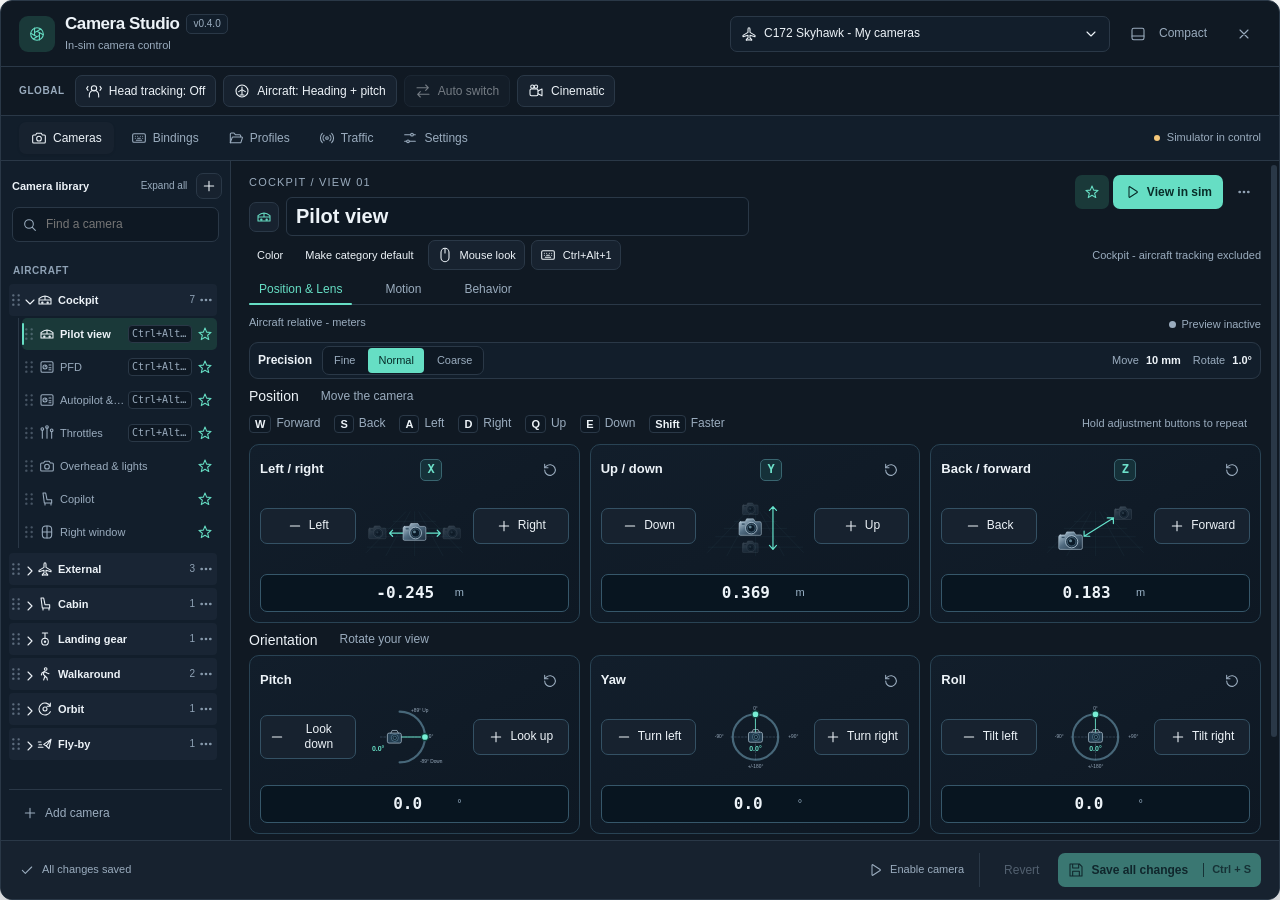
==== commit 75a114b6: "Refresh the reviewed 0.4.0 host from the compiled release package Refreshed with tools/diagnostics/s" ====
--- a/package/validated-host/html_ui/InGamePanels/FSCameraStudio/main.html
+++ b/package/validated-host/html_ui/InGamePanels/FSCameraStudio/main.html
@@ -13,7 +13,7 @@
 <script type="text/javascript" src="/JS/Services/CommBus.js"></script>
 <script type="text/javascript" src="/JS/Services/ToolBarPanels.js"></script>
 <link rel="import" href="/templates/ingameUi/ingameUi.html" />
-<link rel="import" href="/templates/ingameUiHeader/ingameUiHeader.html" /><link rel="stylesheet" href="app.css">
+<link rel="import" href="/templates/ingameUiHeader/ingameUiHeader.html" /><link rel="stylesheet" href="app.css">
 <link rel="stylesheet" href="panel-host.css">
 </head>
 <!--
@@ -23,7 +23,7 @@
     mini    MSFS toolbar panel "Camera Studio Mini" - only the dock
 -->
 <body class="surface-demo">
-<ingame-ui id="FSCSMain" panel-id="PANEL_FSCS_CAMERA_STUDIO" title="Camera Studio" class="ingameUiFrame">
+<ingame-ui id="FSCSMain" panel-id="PANEL_FSCS_CAMERA_STUDIO" title="Camera Studio" class="ingameUiFrame">
 <div id="mc-sim" class="demo" data-surface="demo" data-theme="dark" data-mode="fly" data-page="cameras" data-browser-open="false" data-enabled="false" data-mini-open="false" data-mini-pinned="false">
   <header class="mc-simbar">
     <span class="mc-sim-title">MICROSOFT FLIGHT SIMULATOR 2024</span>
@@ -36,6 +36,7 @@
         <span class="mc-brand-icon"><i data-icon="aperture"></i></span>
         <div class="mc-brand"><h2>Camera Studio</h2><p>In-sim camera control</p></div>
         <button type="button" class="mc-profile-button" id="mc-profile-picker"><i data-icon="plane"></i><span id="mc-profile-label">Starting Camera Studio...</span><i data-icon="chevron-down"></i></button>
+        <button type="button" class="mc-compact-button mc-pop-out" id="mc-pop-out" aria-label="Pop out the editor into its own window" hidden><i data-icon="pop-out"></i><i data-icon="pop-in"></i><span id="mc-pop-out-label">Pop out</span></button>
         <button type="button" class="mc-compact-button" id="mc-compact"><i data-icon="panel-bottom"></i><span>Compact</span></button>
         <button type="button" class="mc-icon-button mc-quiet" id="mc-hide" aria-label="Hide editor and keep quick access"><i data-icon="x"></i></button>
       </header>
@@ -43,6 +44,7 @@
         <button type="button" role="tab" id="mc-nav-cameras" data-page="cameras" aria-selected="true" aria-controls="mc-page-cameras"><i data-icon="camera"></i>Cameras</button>
         <button type="button" role="tab" id="mc-nav-bindings" data-page="bindings" aria-selected="false" aria-controls="mc-page-bindings"><i data-icon="keyboard"></i>Bindings</button>
         <button type="button" role="tab" id="mc-nav-profiles" data-page="profiles" aria-selected="false" aria-controls="mc-page-profiles"><i data-icon="folder-open"></i>Profiles</button>
+        <button type="button" role="tab" id="mc-nav-traffic" data-page="traffic" aria-selected="false" aria-controls="mc-page-traffic"><i data-icon="radio"></i>Traffic</button>
         <button type="button" role="tab" id="mc-nav-settings" data-page="settings" aria-selected="false" aria-controls="mc-page-settings"><i data-icon="settings-2"></i>Settings</button>
         <span class="mc-status"><span class="mc-status-dot"></span><span id="mc-control-state" role="status">Starting Camera Studio...</span><button type="button" id="mc-fault-details" hidden>Details</button></span>
       </nav>
@@ -76,7 +78,7 @@
               <div class="mc-axis-grid" id="mc-position-fields"></div>
               <div class="mc-section-heading mc-pose-section"><h4>Orientation</h4><span>Rotate your view</span></div>
               <div class="mc-axis-grid" id="mc-angle-fields"></div>
-              <div class="mc-pose-toolbar"><button type="button" class="mc-secondary mc-save-current-view" id="mc-save-current-view"><i data-icon="camera"></i>Capture current view</button><button type="button" id="mc-restore-pose"><i data-icon="rotate-ccw"></i>Restore saved pose</button><button type="button" id="mc-center-look"><i data-icon="crosshair"></i>Reset rotation</button><small>Type a value · Drag a slider to adjust</small></div>
+              <div class="mc-pose-toolbar"><button type="button" class="mc-secondary mc-save-current-view" id="mc-save-current-view"><i data-icon="camera"></i>Capture current view</button><button type="button" id="mc-restore-pose"><i data-icon="rotate-ccw"></i>Restore saved pose</button><button type="button" id="mc-center-look"><i data-icon="crosshair"></i>Reset rotation</button><small>Type a value, or drag a slider to adjust</small></div>
               <div class="mc-divider"></div>
               <div class="mc-lens-controls"><div class="mc-lens-top"><h4 id="mc-fov-heading">Field of view - sim FOV</h4><label class="mc-value-input"><input type="number" id="mc-fov-number" min="30" max="110" step="1" value="62" aria-label="Field of view in degrees (sim FOV)"><span>deg</span></label></div>
               <input type="range" id="mc-fov-range" min="30" max="110" step="1" value="62" aria-label="Field of view">
@@ -91,23 +93,25 @@
               <div class="mc-motion-demo"><div class="mc-motion-labels"><span>Previous view</span><span id="mc-motion-destination">-</span></div><div class="mc-motion-track"><span class="mc-motion-marker" id="mc-motion-marker"><i data-icon="camera"></i></span></div><button type="button" id="mc-preview-motion"><i data-icon="play"></i>Preview transition</button></div>
               <div class="mc-divider"></div>
             <section id="mc-detail-effects" aria-label="Flight effects">
-              <div class="mc-section-heading"><div><h4>Flight effects</h4><span class="mc-unit-label">Subtle head movement driven by your flight</span></div></div>
+              <div class="mc-section-heading"><div><h4>Flight effects</h4><span class="mc-unit-label">Subtle camera movement driven by your flight</span></div></div>
               <label class="mc-switch-row"><span class="mc-switch-copy"><span>Enable effects for this camera</span><small>Saved with this view. Set an effect to 0% to turn it off.</small></span><input type="checkbox" class="mc-switch" id="mc-effects-enabled"></label>
+              <div class="mc-form-grid"><label class="mc-field">Preset<select id="mc-effects-preset"><option value="off">Off</option><option value="subtle">Subtle</option><option value="realistic">Realistic</option><option value="action">Action</option><option value="custom" disabled>Custom</option></select></label></div>
               <p class="mc-note" id="mc-effects-status"></p>
               <div id="mc-effects-controls"></div>
-              <div class="mc-pose-toolbar"><button type="button" id="mc-effects-gentle">Gentle preset</button><button type="button" id="mc-effects-reset">Reset effects</button></div>
-              <p class="mc-note">Cockpit views only. Effects are temporary: they never change your saved pose, mouse look or field of view. Start low if another add-on also adds camera motion.</p>
+              <p class="mc-note">Cockpit, exterior and orbit views; exterior and orbit views move at half strength without head movement. Airport and fly-by views stay fixed. Effects are temporary: they never change your saved pose, mouse look or field of view. Start low if another add-on also adds camera motion.</p>
             </section>
 
             </div>
             <div id="mc-detail-behavior" role="tabpanel" aria-labelledby="mc-tab-behavior" hidden>
-              <div class="mc-form-grid mc-flush"><label class="mc-field"><span class="mc-field-label">View type<span class="mc-pill" id="mc-mode-pill" hidden>Preview</span></span><button type="button" id="mc-view-type">Cockpit</button><small id="mc-mode-note" hidden></small></label><label class="mc-field">View ID<select id="mc-view-id"></select><small>Recall this view with a binding.</small></label></div>
+              <div class="mc-form-grid mc-flush"><label class="mc-field"><span class="mc-field-label">View type<span class="mc-pill" id="mc-mode-pill" hidden>Preview</span></span><button type="button" id="mc-view-type" class="mc-secondary" aria-haspopup="dialog">Cockpit</button><small id="mc-mode-note" hidden></small></label><label class="mc-field">View ID<input type="number" id="mc-view-id" min="0" max="2147483647" step="1" aria-label="View ID (0 is unassigned)"><small>0 = unassigned; positive numbers identify binding slots.</small></label></div>
               <div class="mc-divider"></div>
               <label class="mc-switch-row"><span class="mc-switch-copy"><span>Default view for this profile</span><small>Start here when the camera profile loads.</small></span><input type="checkbox" class="mc-switch" id="mc-default-view" aria-label="Default view for this profile"></label>
               <label class="mc-switch-row"><span class="mc-switch-copy"><span>Show in quick access</span><small>Keep this view in your compact favorites strip.</small></span><input type="checkbox" class="mc-switch" id="mc-quick-access" aria-label="Show in quick access"></label>
+              <label class="mc-switch-row"><span class="mc-switch-copy"><span>Glance view</span><small id="mc-glance-note">Hold Glance to look at the nearest instrument view, release to return.</small></span><input type="checkbox" class="mc-switch" id="mc-glance" aria-label="Glance view" aria-describedby="mc-glance-note"></label>
+              <label class="mc-switch-row"><span class="mc-switch-copy"><span>Include in Cinematic mode</span><small id="mc-cinematic-note">Cinematic mode can show this view in its automatic playlist.</small></span><input type="checkbox" class="mc-switch" id="mc-cinematic" aria-label="Include in Cinematic mode" aria-describedby="mc-cinematic-note"></label>
               <div class="mc-inline-field"><span class="mc-switch-copy"><span id="mc-mouse-release-label">After right-drag mouse look</span><small>Keep the new direction until you recall or save it, or return to the saved view when you release the button.</small></span><div class="mc-setting-choices" id="mc-mouse-release" role="group" aria-labelledby="mc-mouse-release-label"><button type="button" data-value="retain">Keep look</button><button type="button" data-value="reset">Return to saved</button></div></div>
               <label class="mc-switch-row"><span class="mc-switch-copy"><span>Remember temporary mouse look</span><small>Retain your look direction when revisiting.</small></span><input type="checkbox" class="mc-switch" id="mc-retain-look" aria-label="Remember temporary mouse look"></label>
-              <label class="mc-switch-row"><span class="mc-switch-copy"><span>Keep horizon level</span><small id="mc-level-note">Not available until qualified.</small></span><input type="checkbox" class="mc-switch" id="mc-level" aria-label="Keep horizon level"></label>
+              <div class="mc-inline-field mc-follow-horizon"><span class="mc-switch-copy"><span id="mc-follow-horizon-label">Follow horizon</span><small id="mc-follow-horizon-note">1 = banks with the aircraft, 0 = horizon stays level.</small></span><div class="mc-follow-horizon-input"><input type="range" id="mc-follow-horizon-range" min="0" max="1" step="0.05" value="1" aria-labelledby="mc-follow-horizon-label" aria-describedby="mc-follow-horizon-note"><label class="mc-value-input"><input type="number" id="mc-follow-horizon-number" min="0" max="1" step="0.05" value="1" aria-label="Follow horizon, from 0 (level) to 1 (banks with the aircraft)"></label></div></div>
               <label class="mc-switch-row"><span class="mc-switch-copy"><span>Allow mouse interaction with cockpit</span><small>Click switches and knobs while this view is active.</small></span><input type="checkbox" class="mc-switch" id="mc-interaction" aria-label="Allow mouse interaction with cockpit"></label>
               <details><summary>Tracking &amp; advanced framing</summary><div><label class="mc-field">Head tracking<select id="mc-tracking" disabled><option value="nativeIfQualified">Head tracking: uses simulator tracking if qualified</option><option value="off">Off</option></select><small>Tracking options depend on verified MSFS support.</small></label></div></details>
             </div>
@@ -127,6 +131,14 @@
         <div class="mc-profile-actions"><button type="button" class="mc-secondary" id="mc-create-profile"><i data-icon="folder-plus"></i>New profile</button><button type="button" class="mc-secondary" id="mc-import-profile"><i data-icon="download"></i>Import profile</button><button type="button" class="mc-secondary" id="mc-export-profile"><i data-icon="upload"></i><span>Export current</span></button><button type="button" class="mc-secondary" id="mc-backups"><i data-icon="history"></i>Backups</button></div>
         <div id="mc-airports-summary" class="mc-airports-summary"></div>
         <p class="mc-note">Profiles are stored with Camera Studio in the simulator. Import, export and restore use in-panel dialogs.</p>
+      </section>
+      <section class="mc-page" id="mc-page-traffic" role="tabpanel" aria-labelledby="mc-nav-traffic" hidden>
+        <div class="mc-page-header"><div><div class="mc-eyebrow">SPOTTING</div><h3>Traffic</h3><p>Watch other aircraft from the tower, the runway, a chase or a fly-by camera.</p></div></div>
+        <div class="mc-spot-state" id="mc-spot-state" data-state="off"><i data-icon="radio"></i><span id="mc-spot-state-text" role="status">Not spotting</span><button type="button" id="mc-spot-auto" class="mc-secondary mc-airport-auto" aria-pressed="false"><i data-icon="auto-switch"></i><span>Auto-spot</span></button><button type="button" id="mc-spot-stop" class="mc-secondary" disabled><i data-icon="circle-stop"></i><span>Stop</span></button></div>
+        <div class="mc-binding-filters mc-traffic-filters"><div class="mc-setting-choices" id="mc-traffic-filter" role="group" aria-label="Show traffic"><button type="button" data-value="all" aria-pressed="true">All</button><button type="button" data-value="ground" aria-pressed="false">On ground</button><button type="button" data-value="arriving" aria-pressed="false">Arriving</button><button type="button" data-value="departing" aria-pressed="false">Departing</button><button type="button" data-value="cruise" aria-pressed="false">Cruise</button></div><label class="mc-search"><i data-icon="search"></i><input type="search" id="mc-traffic-search" placeholder="Airline, callsign or type" aria-label="Filter by airline, callsign or type"></label><select id="mc-traffic-distance" aria-label="Maximum distance"><option value="0">Any distance</option><option value="2">Within 2 NM</option><option value="5">Within 5 NM</option><option value="10">Within 10 NM</option><option value="20">Within 20 NM</option><option value="50">Within 50 NM</option></select></div>
+        <div id="mc-traffic-count" class="mc-note" role="status"></div>
+        <div class="mc-traffic-empty" id="mc-traffic-empty" hidden><h4>No traffic nearby</h4><p id="mc-traffic-empty-text"></p></div>
+        <div id="mc-traffic-list" class="mc-traffic-list" aria-label="Nearby aircraft"></div>
       </section>
       <section class="mc-page" id="mc-page-settings" role="tabpanel" aria-labelledby="mc-nav-settings" hidden>
         <div class="mc-page-header"><div><div class="mc-eyebrow">MAKE THE PANEL YOURS</div><h3>Settings</h3><p>Preferences apply across your camera profiles.</p></div></div>
@@ -142,27 +154,34 @@
           <label class="mc-switch-row"><span class="mc-switch-copy"><span>Mini control panel</span><small>Show the quick-access dock while the editor is hidden.</small></span><input type="checkbox" class="mc-switch" id="mc-setting-mini-enabled" checked></label>
           <label class="mc-switch-row"><span class="mc-switch-copy"><span>Reveal the mini panel on hover</span><small>Otherwise click the handle to open it.</small></span><input type="checkbox" class="mc-switch" id="mc-setting-mini-hover" checked></label>
           <p class="mc-note">Closing the editor keeps camera control active. Use Release camera to hand control back to the simulator.</p>
-          <label class="mc-inline-field"><span>Mini background opacity <output id="mc-mini-opacity-value">65%</output></span><input type="range" id="mc-setting-mini-opacity" min="0" max="100" step="5" value="65"></label>
+          <label class="mc-inline-field"><span>Mini background opacity <output id="mc-mini-opacity-value">65%</output></span><input type="range" id="mc-setting-mini-opacity" min="0" max="100" step="5" value="65"></label>
           <div class="mc-inline-field"><span id="mc-name-display-label">Category and camera names</span><div class="mc-setting-choices" id="mc-setting-name-display" role="group" aria-labelledby="mc-name-display-label"><button type="button" data-value="icons" aria-pressed="false">Icons</button><button type="button" data-value="labels" aria-pressed="false">Labels</button><button type="button" data-value="both" aria-pressed="true">Both</button></div></div>
+          <div class="mc-section-label mc-spaced" id="mc-mouse-settings">Right-drag mouse look</div>
+          <label class="mc-switch-row"><span class="mc-switch-copy"><span>Enable right-drag mouse look</span><small>Hold the right mouse button over the scene and drag. Your custom camera stays active.</small></span><input type="checkbox" class="mc-switch" id="mc-setting-mouse-enabled" checked></label>
+          <label class="mc-inline-field"><span>Sensitivity<small>1.0 is the tested smooth default</small></span><span class="mc-unit"><input type="number" id="mc-setting-mouse-sensitivity" min="0.1" max="4" step="0.1">x</span></label>
+          <label class="mc-inline-field"><span>Smoothing<small>0 is immediate; higher values feel softer</small></span><span class="mc-unit"><input type="number" id="mc-setting-mouse-smoothing" min="0" max="250" step="5">ms</span></label>
+          <label class="mc-switch-row"><span>Invert vertical mouse look</span><input type="checkbox" class="mc-switch" id="mc-setting-mouse-invert"></label>
+          <p class="mc-note">Move: W forward, S back, A left, D right, Q raise, E lower. Hold Shift for 4x speed. Movement pauses while typing.</p>
+          <button type="button" class="mc-secondary" id="mc-mouse-defaults">Restore mouse-look defaults</button>
+          <p class="mc-note">Choose Keep look or Return to saved separately for each camera in Behavior.</p>
+          <label class="mc-inline-field"><span>Nearby airport radius<small>Load one saved airport within this distance</small></span><span class="mc-unit"><input type="number" id="mc-setting-airport-radius" min="5" max="100" step="5">NM</span></label>
+          <label class="mc-switch-row"><span class="mc-switch-copy"><span>Temporary airport cameras</span><small>Near an airport without saved cameras, add tower, runway and spotting views automatically. Save them to keep them.</small></span><input type="checkbox" class="mc-switch" id="mc-setting-airport-auto-generate" checked></label>
           <div class="mc-section-label mc-spaced">Simulator</div>
           <label class="mc-switch-row"><span class="mc-switch-copy"><span>Allow live control before axis qualification</span><small class="mc-warn">Only for testing. Run the conformance check to qualify your simulator build.</small></span><input type="checkbox" class="mc-switch" id="mc-setting-unqualified"></label>
           <div class="mc-switch-row"><span class="mc-switch-copy"><span>Simulator axis check</span><small id="mc-qual-state">Axis mapping for this simulator build: not checked yet</small></span><button type="button" class="mc-secondary" id="mc-qual-run">Run axis check</button></div>
-          <label class="mc-switch-row"><span class="mc-switch-copy"><span>Enable right-drag mouse look</span><small>Hold the right mouse button over the scene and drag. Your custom camera stays active.</small></span><input type="checkbox" class="mc-switch" id="mc-setting-mouse-enabled" checked></label>
-          <label class="mc-inline-field"><span>Sensitivity<small>1.0 is the tested smooth default</small></span><span class="mc-unit"><input type="number" id="mc-setting-mouse-sensitivity" min="0.1" max="4" step="0.1">×</span></label>
-          <label class="mc-inline-field"><span>Smoothing<small>0 is immediate; higher values feel softer</small></span><span class="mc-unit"><input type="number" id="mc-setting-mouse-smoothing" min="0" max="250" step="5">ms</span></label>
-          <label class="mc-switch-row"><span>Invert vertical mouse look</span><input type="checkbox" class="mc-switch" id="mc-setting-mouse-invert"></label>
-          <label class="mc-inline-field"><span>Nearby airport radius<small>Load one saved airport within this distance</small></span><span class="mc-unit"><input type="number" id="mc-setting-airport-radius" min="5" max="100" step="5">NM</span></label>
           <label class="mc-inline-field"><span>Look speed<small>Manual look bindings</small></span><span class="mc-unit"><input type="number" id="mc-setting-look-speed" min="5" max="360" step="5">deg/s</span></label>
           <label class="mc-inline-field"><span>Move speed<small>Manual move bindings</small></span><span class="mc-unit"><input type="number" id="mc-setting-move-speed" min="0.05" max="10" step="0.05">m/s</span></label>
+          <label class="mc-inline-field"><span>Binoculars zoom<small>Field of view while Binoculars is held (2-60)</small></span><span class="mc-unit"><input type="number" id="mc-setting-binoculars-fov" min="2" max="60" step="1">deg</span></label>
           <div class="mc-profile-actions"><button type="button" class="mc-secondary" id="mc-diagnostics"><i data-icon="info"></i>Diagnostics</button></div>
         </div>
       </section>
-      <footer class="mc-savebar"><div class="mc-save-state" id="mc-save-state" data-dirty="false" aria-live="polite"><i data-icon="check"></i><span id="mc-save-label">All changes saved</span></div><button type="button" class="mc-release" id="mc-release"><i data-icon="circle-stop"></i><span>Release camera</span></button><button type="button" id="mc-revert" class="mc-quiet" disabled>Revert</button><button type="button" id="mc-save" class="mc-primary" disabled><i data-icon="save"></i>Save all changes <span class="mc-save-shortcut">Ctrl+S</span></button></footer>
+      <footer class="mc-savebar"><div class="mc-save-state" id="mc-save-state" data-dirty="false" aria-live="polite"><i data-icon="check"></i><span id="mc-save-label">All changes saved</span></div><button type="button" class="mc-release" id="mc-release"><i data-icon="circle-stop"></i><span>Release camera</span></button><button type="button" id="mc-revert" class="mc-quiet" disabled>Revert</button><button type="button" id="mc-save" class="mc-primary" disabled><i data-icon="save"></i>Save all changes <span class="mc-save-shortcut">Ctrl+S</span></button></footer>
     </section>
     <div class="mc-flight-context"><small>CAMERA STUDIO - QUICK ACCESS</small><strong id="mc-flight-name">-</strong><span><span class="mc-status-dot"></span><span id="mc-flight-state">Starting Camera Studio...</span></span></div>
     <div class="mc-mini-off" id="mc-mini-off" role="note"><span>Mini control panel is turned off in Settings</span></div>
     <div class="mc-mini-region" id="mc-mini-region">
     <button type="button" id="mc-mini-trigger" class="mc-mini-trigger" aria-label="Show mini control panel" aria-controls="mc-mini-panel" aria-expanded="false"><span class="mc-mini-handle"><i data-icon="chevron-up"></i>Mini control panel</span></button>
+    <span class="mc-binoculars-badge" id="mc-binoculars-badge" role="status" hidden>Binoculars</span>
     <section class="mc-dock" id="mc-mini-panel" aria-label="Mini camera control panel" aria-hidden="true">
       <div class="mc-dock-categories" id="mc-dock-categories" aria-label="Camera categories"></div>
       <div class="mc-dock-body">
@@ -173,17 +192,17 @@
     </div>
   </div>
   <footer class="mc-demo-footer"><span><i data-icon="layers"></i>In-sim workspace</span><span>Interactive UI preview - not connected to MSFS</span></footer>
-  <div id="mc-mouse-look-area" class="mc-mouse-look-area" tabindex="0" hidden aria-label="Mouse look: move the pointer to look around. Click or press Escape to finish."><span>Mouse look · Move to look · Shift: pan · Wheel: move · Click or Esc to finish</span></div>
+  <div id="mc-mouse-look-area" class="mc-mouse-look-area" tabindex="0" hidden aria-label="Native right-button mouse look"><span>Hold the right mouse button and drag in the scene</span></div>
   <div class="mc-dialog-shade" id="mc-dialog-shade" hidden><section class="mc-dialog" role="dialog" aria-modal="true" aria-labelledby="mc-dialog-title"><header class="mc-dialog-head"><h3 id="mc-dialog-title">Camera actions</h3><button type="button" id="mc-dialog-close" class="mc-icon-button" aria-label="Close dialog"><i data-icon="x"></i></button></header><div class="mc-dialog-body" id="mc-dialog-body"></div><div id="mc-dialog-error" class="mc-dialog-error" role="alert"></div><div class="mc-dialog-actions" id="mc-dialog-actions"></div></section></div>
   <div class="mc-toast" id="mc-toast" role="status" aria-live="polite" hidden><i data-icon="check-circle-2"></i><span id="mc-toast-text"></span></div>
 </div>
-</ingame-ui>
-<script src="surface-main.js"></script>
+</ingame-ui>
+<script src="surface-main.js"></script>
 <script src="math.js"></script>
 <script src="icons.js"></script>
 <script src="msfs-panel.js"></script>
 <script src="bridge.js"></script>
-<script src="save-feedback.js"></script>
+<script src="save-feedback.js"></script>
 <script src="app.js"></script>
 <script src="version.js"></script>
 <script src="updates.js"></script>
--- a/package/validated-host/html_ui/InGamePanels/FSCameraStudio/app.css
+++ b/package/validated-host/html_ui/InGamePanels/FSCameraStudio/app.css
@@ -208,6 +208,8 @@
 #mc-sim .mc-flight-context span{font-size:11px;display:inline-flex;align-items:center;gap:6px;margin-top:10px;color:#c7e7dd}
 #mc-sim .mc-dock{display:none;align-items:center;gap:14px;padding:13px 15px;border:1px solid var(--mc-line);border-radius:10px;background:var(--mc-bg);box-shadow:0 10px 30px #00132355;position:relative;max-width:960px;margin:0 auto}
 #mc-sim .mc-dock-current{display:flex;gap:2px;align-items:center;flex:none}
+/* Camera/category buttons already provide selection in the mini panel. */
+#mc-sim #mc-mini-panel #mc-quick-picker{display:none}
 #mc-sim .mc-dock-current>button{padding:6px;min-height:34px}
 #mc-sim .mc-dock-picker{text-align:left!important;justify-content:flex-start!important;gap:8px!important;min-width:126px;max-width:185px}
 #mc-sim .mc-dock-picker>span{flex:1;min-width:0;overflow-wrap:anywhere}
@@ -257,6 +259,8 @@
 @media(prefers-reduced-motion:reduce){#mc-sim .mc-switch:before{transition:none}}
 #mc-sim .mc-stage,#mc-sim[data-mode="fly"] .mc-stage{padding-bottom:var(--mc-mini-clearance,144px)}
 #mc-sim .mc-mini-region{position:absolute;z-index:12;left:0;right:0;bottom:0;height:36px}
+#mc-sim .mc-binoculars-badge{position:absolute;z-index:2;left:24px;bottom:7px;display:inline-flex;align-items:center;padding:2px 10px;border:1px solid var(--mc-accent);border-radius:999px;background:var(--mc-raised);color:var(--mc-text);font-size:11px;font-weight:600;line-height:18px;pointer-events:none}
+#mc-sim .mc-binoculars-badge[hidden]{display:none}
 #mc-sim .mc-mini-region .mc-dock{display:flex;position:absolute;left:24px;right:24px;bottom:36px;margin:0 auto;max-width:960px;opacity:0;transform:translateY(12px);visibility:hidden;pointer-events:none;transition:opacity .18s ease,transform .18s ease,visibility 0s linear .18s}
 #mc-sim[data-mini-open="true"] .mc-mini-region .mc-dock{opacity:1;transform:translateY(0);visibility:visible;pointer-events:auto;transition:opacity .18s ease,transform .18s ease,visibility 0s}
 #mc-sim .mc-mini-trigger{position:absolute;left:0;right:0;bottom:0;width:100%;height:36px;min-height:36px;padding:4px 12px 7px;border-radius:0;background:transparent;color:#d0e5ec;justify-content:center}
@@ -392,6 +396,8 @@
 #mc-sim .mc-inline-field small { display: block; color: var(--mc-muted); font-size: 11px; margin-top: 4px; }
 #mc-sim .mc-inline-field .mc-unit { display: flex; align-items: center; gap: 7px; color: var(--mc-muted); }
 #mc-sim .mc-inline-field input[type="number"] { width: 110px; font-size: 12px; text-align: right; }
+#mc-sim .mc-follow-horizon-input { display: flex; align-items: center; gap: 10px; flex: 0 1 240px; min-width: 160px; }
+#mc-sim .mc-follow-horizon-input input[type="number"] { width: 66px; text-align: center; }
 #mc-sim .mc-section-label.mc-spaced { margin-top: 28px; }
 #mc-sim .mc-form-grid.mc-flush { margin-top: 0; }
 
@@ -562,6 +568,7 @@
 #mc-sim input.mc-camera-name-input{display:block;font-size:20px;font-weight:600;background:var(--mc-input);border:1px solid var(--mc-line);border-radius:6px;padding:4px 9px;min-height:34px;width:100%;max-width:none;color:var(--mc-text);cursor:text}#mc-sim input.mc-camera-name-input:hover{border-color:var(--mc-muted)}#mc-sim input.mc-camera-name-input:focus{border-color:var(--mc-accent);background:var(--mc-input);outline:none}
 #mc-sim .mc-name-row{display:flex;align-items:center;gap:7px;min-width:0}#mc-sim .mc-name-row #mc-camera-icon{flex:none;width:30px;height:30px;padding:5px;min-height:30px;color:var(--mc-accent)}#mc-sim .mc-name-row input.mc-camera-name-input{min-width:0;margin:0}
 #mc-sim .mc-effect-row{display:flex;align-items:center;padding:13px 0;border-bottom:1px solid var(--mc-line)}#mc-sim .mc-effect-row>span{flex:1;margin-right:16px}#mc-sim .mc-effect-row strong,#mc-sim .mc-effect-row small{display:block}#mc-sim .mc-effect-row small{color:var(--mc-muted);font-size:11px;margin-top:3px}#mc-sim .mc-effect-row input{width:32%;margin:0 10px}#mc-sim .mc-effect-row output{width:40px;text-align:right;font-variant-numeric:tabular-nums;color:var(--mc-accent)}
+#mc-sim .mc-effects-head{margin-top:20px}#mc-sim .mc-effects-head[hidden]{display:none}
 @media(min-width:621px){#mc-sim .mc-inspector{position:relative}#mc-sim .mc-camera-binding{position:absolute;top:51px;right:18px;margin:0}#mc-sim .mc-camera-heading{min-height:54px;padding-right:0;margin-bottom:4px}#mc-sim .mc-camera-heading>div:first-child{flex:1;min-width:0;margin-right:24px}#mc-sim .mc-name-row{max-width:500px}#mc-sim .mc-precision-bar{padding:3px 8px}#mc-sim .mc-precision-bar .mc-precision{padding:1px}#mc-sim .mc-pose-section h4{margin:0 10px 0 0}#mc-sim .mc-pose-section{margin:7px 0 5px}#mc-sim .mc-axis-description{display:none}#mc-sim .mc-axis-illustration{height:100px}#mc-sim .mc-axis .mc-pose-slider{min-height:12px;margin:7px 0 4px}#mc-sim .mc-lens-controls{display:flex;align-items:center;flex-wrap:wrap}#mc-sim .mc-lens-controls .mc-lens-top{width:180px;margin:0 12px 0 0}#mc-sim .mc-lens-controls .mc-lens-top h4{max-width:100px;font-size:11px}#mc-sim .mc-lens-controls #mc-fov-range{flex:1;min-width:90px;min-height:12px;width:auto;margin:0 12px 0 0}#mc-sim .mc-lens-controls .mc-range-labels{display:none}#mc-sim .mc-lens-controls .mc-lens-presets{margin:0;gap:2px}#mc-sim .mc-lens-presets button{padding:3px 6px}#mc-sim .mc-camera-tools{position:static}}
 @media(min-width:621px) and (max-height:950px){#mc-sim .mc-axis-illustration{height:78px}#mc-sim .mc-axis-grid>.mc-axis{padding:7px}#mc-sim .mc-precision-bar{margin-bottom:4px}}
 /* Directional movement and direct angle arcs replace the six straight sliders. */
@@ -633,10 +640,15 @@
 #mc-sim[data-name-display="labels"] .mc-category-head>.mc-entity-name{padding-left:0}
 #mc-sim[data-name-display="icons"] .mc-category-head .mc-entity-label{display:none}
 
-/* Remove redundant mini category/camera picker. */
-#mc-sim #mc-mini-panel #mc-quick-picker{display:none}
-
-/* On-demand airport creation dialog. */
+/* Context menus stay near their target, without obscuring the flight. */
+#mc-sim .mc-context-shade { background: transparent; backdrop-filter:none; pointer-events:none; display:block; }
+#mc-sim .mc-context-shade .mc-dialog { position:fixed; width:310px; max-width:calc(100vw - 16px); max-height:calc(100vh - 16px); margin:0; pointer-events:auto; }
+#mc-sim .mc-context-shade .mc-dialog-head { padding:10px 12px; }
+#mc-sim .mc-context-shade .mc-dialog-body { padding:8px 12px; }
+#mc-sim .mc-context-shade .mc-dialog-body button { min-height:28px; padding:6px 8px; }
+#mc-sim .mc-context-shade .mc-dialog-actions:empty { display:none; }
+#mc-sim .mc-airport-tree > .mc-category { margin-left:12px; border-left:1px solid var(--mc-border); padding-left:5px; }
+#mc-sim .mc-airports-summary { margin-top:18px; padding:12px; border:1px solid var(--mc-border); border-radius:8px; }
 #mc-sim .mc-airport-results label { display:flex; align-items:center; gap:8px; padding:5px 0; }
 #mc-sim .mc-airport-results input { width:auto; }
 #mc-sim .mc-airport-results details { margin:8px 0; }
@@ -649,7 +661,6 @@
 #mc-sim .mc-airport-options input[type="number"] { width:65px; }
 #mc-sim #mc-airport-nearby button { margin:3px; }
 #mc-sim .mc-airport-results > section { border-top:1px solid var(--mc-border); margin-top:12px; padding-top:8px; }
-
 /* Airport creation: explicit controls also work in the simulator's embedded browser. */
 #mc-sim .mc-airport-shade .mc-dialog { width:680px; max-height:calc(100vh - 32px); }
 #mc-sim .mc-airport-shade #mc-dialog-body { padding:4px 14px 0 0; }
@@ -688,14 +699,12 @@
 #mc-sim .mc-dock-airport button { margin-left:8px; }
 #mc-sim .mc-dock-airport summary { padding:4px; cursor:pointer; }
 #mc-sim .mc-dock-favorites button[aria-pressed="true"] { outline:2px solid var(--mc-accent, #63dbc4); outline-offset:-2px; box-shadow:inset 0 -3px var(--mc-accent, #63dbc4); }
-
 /* Release information stays in the existing panel; no screen-sized input layer. */
 .mc-brand { position: relative; }
 .mc-brand .mc-version { padding: 0; font-size: 10px; color: var(--accent, #67dbc5); min-height: 16px; }
 .mc-update-settings { border-top: 1px solid #293e4e; margin-top: 20px; padding-top: 16px; }
 .mc-update-actions { display: flex; flex-wrap: wrap; gap: 8px; margin: 12px 0; }
 .mc-update-settings input[type=text] { width: 100%; box-sizing: border-box; }
-
 /* Airport tracking: readable choices without a screen-sized mini overlay. */
 #mc-sim .mc-tracking-camera { margin:0 0 8px; color:var(--mc-accent); overflow-wrap:break-word; }
 #mc-sim .mc-tracking-shade .mc-dialog { padding:0; width:360px; max-width:calc(100vw - 16px); }
@@ -740,6 +749,10 @@
 #mc-sim .mc-global-nav { padding:6px 18px; gap:0; }
 #mc-sim .mc-global-nav > button { margin-right:5px; gap:0; }
 #mc-sim .mc-global-nav > button svg,#mc-sim .mc-compact-button svg { margin-right:6px; }
+/* Pop out / Dock: one header button; msfs-panel.js sets #mc-sim[data-pop-out] from the simulator's extern state. */
+#mc-sim .mc-pop-out svg[data-icon="pop-in"],
+#mc-sim[data-pop-out="true"] .mc-pop-out svg[data-icon="pop-out"] { display:none; }
+#mc-sim[data-pop-out="true"] .mc-pop-out svg[data-icon="pop-in"] { display:inline-block; }
 @media(max-width:880px) {
  #mc-sim .mc-panel-head { padding:10px 12px; }
  #mc-sim .mc-panel-head .mc-brand { flex-basis:190px; }
@@ -812,6 +825,7 @@
 /* Extend the compact dock into the bottom margin for another camera row. */
 #mc-sim[data-surface="mini"] .mc-mini-region .mc-dock{bottom:4px}
 
+/* Readable vector previews; compact controls keep their established size. */
 #mc-sim .mc-icon-choice > svg.mc-icon{width:32px!important;height:32px!important}
 
 #mc-sim .mc-dock svg.mc-icon{stroke-width:2.1}
@@ -944,7 +958,7 @@
 #mc-sim .mc-context-appearance { margin:5px 0; border-top:1px solid var(--mc-line); }
 #mc-sim .mc-context-appearance summary { display:flex; align-items:center; gap:8px; padding:9px 7px; cursor:pointer; font-size:12px; }
 #mc-sim .mc-context-appearance summary:after { content:'+'; margin-left:auto; }
-#mc-sim .mc-context-appearance[open] summary:after { content:'−'; }
+#mc-sim .mc-context-appearance[open] summary:after { content:'-'; }
 #mc-sim .mc-context-appearance summary svg { width:15px; height:15px; }
 #mc-sim .mc-context-appearance summary:focus-visible { outline:2px solid var(--mc-accent); outline-offset:-2px; border-radius:4px; }
 #mc-sim .mc-context-appearance-body { padding:0 3px 5px; }
@@ -1109,6 +1123,12 @@
 #mc-sim .mc-airport-tree { margin-top:7px; padding-top:5px; border-top:1px solid var(--mc-line); }
 #mc-sim .mc-airport-tree>.mc-tree-scope-toggle { height:28px; min-height:28px; padding:4px 4px 4px 17px; font-size:11px; color:var(--mc-muted); }
 #mc-sim .mc-airport-tree>.mc-tree-scope-toggle>svg { top:7px; left:2px; }
+#mc-sim .mc-airport-temporary { display:flex; flex-wrap:wrap; align-items:center; justify-content:flex-end; gap:4px 8px; margin:2px 0 6px 12px; padding:5px 6px 5px 8px; border:1px dashed var(--mc-amber); border-radius:6px; font-size:11px; }
+#mc-sim .mc-airport-temporary-copy { flex:1 1 90px; min-width:0; line-height:1.3; }
+#mc-sim .mc-airport-temporary-text { color:var(--mc-amber); font-weight:500; }
+#mc-sim .mc-airport-temporary-save { flex:none; min-height:24px; height:24px; padding:0 8px; font-size:11px; }
+#mc-airports-summary .mc-airport-temporary { margin-left:0; }
+#mc-sim[data-surface="mini"] .mc-dock-airport[data-temporary="true"] { outline:1px dashed var(--mc-amber); outline-offset:-1px; border-radius:6px; }
 #mc-sim .mc-category { margin:0 0 3px; }
 #mc-sim .mc-category-line { display:block; height:32px; padding:0 22px 0 13px; }
 #mc-sim .mc-category-line>.mc-reorder-grip { top:0; left:0; width:13px; min-width:13px; height:32px; min-height:32px; padding:0; opacity:.55; }
@@ -1148,3 +1168,139 @@
 
 /* Keep enough room for a labeled camera alongside a full keyboard shortcut. */
 @media (min-width:621px) { #mc-sim .mc-camera-layout>.mc-browser { min-width:220px; } }
+
+/* Spotting: Traffic page rows and the dock's one-line spotting status. */
+#mc-sim .mc-spot-state{display:flex;align-items:center;flex-wrap:wrap;gap:8px;padding:10px 12px;margin-bottom:14px;border:1px solid var(--mc-line);border-radius:8px;background:var(--mc-raised);font-size:12px}
+#mc-sim .mc-spot-state>svg{width:16px;height:16px;flex:none;color:var(--mc-muted)}
+#mc-sim .mc-spot-state[data-state="tracking"]>svg{color:var(--mc-accent)}
+#mc-sim .mc-spot-state[data-state="lost"]>svg{color:var(--mc-amber)}
+#mc-sim .mc-spot-state>#mc-spot-state-text{flex:1;min-width:180px}
+#mc-sim .mc-spot-state button{min-height:30px;font-size:12px;padding:5px 10px}
+#mc-sim .mc-traffic-filters{margin-bottom:10px}
+#mc-sim .mc-traffic-filters .mc-setting-choices button{min-width:0}
+#mc-sim .mc-traffic-list{display:flex;flex-direction:column}
+/* Rows: aircraft | status | distance, altitude, speed | views, in aligned columns; narrower panels move the views,
+   then the figures, to their own line instead of wrapping. */
+#mc-sim .mc-traffic-row{display:grid;grid-template-columns:minmax(150px,1fr) 86px 226px auto;align-items:center;gap:6px 14px;padding:7px 8px;border-bottom:1px solid var(--mc-line)}
+#mc-sim .mc-traffic-row[data-tracking="true"]{background:var(--mc-active);box-shadow:inset 3px 0 0 var(--mc-accent)}
+#mc-sim .mc-traffic-row[data-selected="true"]:not([data-tracking="true"]){box-shadow:inset 3px 0 0 var(--mc-line)}
+#mc-sim .mc-traffic-head{padding:0 8px 5px;font-size:10px;letter-spacing:.06em;text-transform:uppercase;color:var(--mc-muted)}
+#mc-sim .mc-traffic-head .mc-traffic-figures{font-size:10px;color:var(--mc-muted)}
+#mc-sim .mc-traffic-head .mc-traffic-views{justify-content:flex-start}
+#mc-sim .mc-traffic-name{display:flex;flex-direction:column;align-items:flex-start;justify-content:center;gap:2px;min-width:0;min-height:0;margin:-3px -5px;padding:3px 5px;border-radius:6px;text-align:left}
+#mc-sim .mc-traffic-name strong{max-width:100%;font-size:13px;font-weight:600;overflow:hidden;text-overflow:ellipsis;white-space:nowrap}
+#mc-sim .mc-traffic-name small{max-width:100%;font-size:11px;color:var(--mc-muted);overflow:hidden;text-overflow:ellipsis;white-space:nowrap}
+#mc-sim .mc-traffic-row[data-selected="true"] .mc-traffic-name strong{color:var(--mc-accent)}
+#mc-sim .mc-traffic-status{justify-self:start;min-width:78px;justify-content:center}
+#mc-sim .mc-traffic-status[data-status="parked"],#mc-sim .mc-traffic-status[data-status="cruise"]{border-color:var(--mc-line);color:var(--mc-muted)}
+#mc-sim .mc-traffic-status[data-status="arriving"],#mc-sim .mc-traffic-status[data-status="landing"]{border-color:var(--mc-accent);color:var(--mc-accent)}
+#mc-sim .mc-traffic-figures{display:grid;grid-template-columns:58px 80px 56px;gap:14px;font-size:12px;color:var(--mc-text);font-variant-numeric:tabular-nums;white-space:nowrap}
+#mc-sim .mc-traffic-figures>span{text-align:right}
+#mc-sim .mc-traffic-views{display:flex;flex-wrap:nowrap;gap:4px;justify-content:flex-end;min-width:0}
+#mc-sim .mc-traffic-views button{min-height:28px;font-size:11px;padding:4px 8px}
+#mc-sim .mc-traffic-views button svg{width:14px;height:14px}
+#mc-sim .mc-traffic-views button[aria-pressed="true"]{color:var(--mc-accent);background:var(--mc-active);border-color:var(--mc-accent)}
+#mc-sim .mc-traffic-reasons{margin:0 0 8px;padding:6px 10px;border:1px dashed var(--mc-line);border-radius:7px;font-size:11px;line-height:1.5;color:var(--mc-muted)}
+#mc-sim .mc-traffic-reason strong{color:var(--mc-text);font-weight:600}
+@media(max-width:1180px){#mc-sim .mc-traffic-row{grid-template-columns:minmax(0,1fr) 86px 226px}#mc-sim .mc-traffic-views{grid-column:1/-1;justify-content:flex-start;flex-wrap:wrap}#mc-sim .mc-traffic-head .mc-traffic-views{display:none}}
+@media(max-width:700px){#mc-sim .mc-traffic-row{grid-template-columns:minmax(0,1fr) auto}#mc-sim .mc-traffic-figures{grid-column:1/-1;justify-content:start;grid-template-columns:auto auto auto}#mc-sim .mc-traffic-figures>span{text-align:left}#mc-sim .mc-traffic-head{display:none}}
+/* Spots: picker, offsets, actions and the saved spots list. */
+#mc-sim .mc-spots{margin:0 0 14px;border:1px solid var(--mc-line);border-radius:8px;background:var(--mc-raised)}
+#mc-sim .mc-spots>summary{display:flex;align-items:center;gap:8px;margin:0;padding:9px 12px;font-size:12px;color:var(--mc-text)}
+#mc-sim .mc-spots>summary>svg{width:16px;height:16px;flex:none;color:var(--mc-muted)}
+#mc-sim .mc-spots[data-live="true"]>summary>svg{color:var(--mc-accent)}
+#mc-sim .mc-spots-summary{font-size:11px;font-weight:400;color:var(--mc-muted);overflow:hidden;text-overflow:ellipsis;white-space:nowrap}
+#mc-sim .mc-spots-body{display:flex;flex-direction:column;gap:10px;padding:10px 12px 12px;border-top:1px solid var(--mc-line)}
+#mc-sim .mc-spots-body .mc-note{margin:0}
+#mc-sim .mc-spot-picker{display:grid;grid-template-columns:minmax(110px,150px) minmax(110px,150px) minmax(0,1fr);gap:10px;align-items:end}
+#mc-sim .mc-spot-field{display:flex;flex-direction:column;gap:4px;min-width:0;font-size:11px;color:var(--mc-muted)}
+#mc-sim .mc-spot-field select{width:100%;min-height:32px;padding-top:6px;padding-bottom:6px}
+#mc-sim .mc-spot-kinds{flex-wrap:wrap;align-self:flex-start}
+#mc-sim .mc-spot-kinds button{min-width:0;min-height:28px;padding:4px 9px;font-size:11px}
+#mc-sim .mc-spot-place{display:flex;align-items:center;flex-wrap:wrap;gap:10px;font-size:12px}
+#mc-sim .mc-spot-place-text{flex:1;min-width:180px}
+#mc-sim .mc-spot-place button{min-height:30px;font-size:11px;padding:4px 9px}
+#mc-sim .mc-spot-offsets{display:grid;grid-template-columns:repeat(3,minmax(0,190px));gap:10px}
+#mc-sim .mc-spot-step{display:flex;align-items:center;gap:4px;color:var(--mc-muted)}
+#mc-sim .mc-spot-step input{flex:1;width:0;min-height:32px;padding:5px 8px;text-align:right}
+#mc-sim .mc-spot-step button{flex:none;width:30px;min-height:32px;padding:0}
+#mc-sim .mc-spot-step button svg{width:13px;height:13px}
+#mc-sim .mc-spot-actions{display:flex;flex-wrap:wrap;gap:6px}
+#mc-sim .mc-spot-actions button{min-height:32px;padding:6px 11px;font-size:12px}
+#mc-sim .mc-spot-actions button svg{width:14px;height:14px}
+#mc-sim .mc-spot-note[data-tone="warn"]{color:var(--mc-amber)}
+#mc-sim .mc-spot-note[data-tone="live"]{color:var(--mc-accent)}
+#mc-sim .mc-spot-saved-head{margin:2px 0 0;font-size:12px;font-weight:600}
+#mc-sim .mc-spot-saved{display:flex;flex-direction:column}
+#mc-sim .mc-spot-saved>.mc-empty{padding:8px 0;text-align:left}
+#mc-sim .mc-spot-saved-row{display:grid;grid-template-columns:minmax(0,1fr) auto;align-items:center;gap:4px 10px;padding:6px 8px;border-top:1px solid var(--mc-line)}
+#mc-sim .mc-spot-saved-row[data-editing="true"]{box-shadow:inset 3px 0 0 var(--mc-line)}
+#mc-sim .mc-spot-saved-row[data-active="true"]{background:var(--mc-active);box-shadow:inset 3px 0 0 var(--mc-accent)}
+#mc-sim .mc-spot-saved-text{display:flex;flex-direction:column;gap:2px;min-width:0}
+#mc-sim .mc-spot-saved-text strong{font-size:12px;font-weight:600;overflow:hidden;text-overflow:ellipsis;white-space:nowrap}
+#mc-sim .mc-spot-saved-detail{font-size:11px;color:var(--mc-muted);overflow:hidden;text-overflow:ellipsis}
+#mc-sim .mc-spot-saved-tools{display:flex;flex-wrap:wrap;justify-content:flex-end;gap:4px}
+#mc-sim .mc-spot-saved-tools button{min-height:28px;padding:4px 8px;font-size:11px}
+#mc-sim .mc-spot-saved-tools button svg{width:13px;height:13px}
+#mc-sim .mc-spot-saved-reason{grid-column:1/-1;font-size:11px;color:var(--mc-amber)}
+#mc-sim .mc-spot-rename{width:100%;min-height:30px;padding:4px 8px}
+@media(max-width:900px){#mc-sim .mc-spot-picker{grid-template-columns:1fr 1fr}#mc-sim .mc-spot-kind-field{grid-column:1/-1}}
+@media(max-width:700px){#mc-sim .mc-spot-offsets{grid-template-columns:repeat(3,minmax(0,1fr))}#mc-sim .mc-spot-saved-row{grid-template-columns:minmax(0,1fr)}#mc-sim .mc-spot-saved-tools{justify-content:flex-start}}
+@media(max-width:480px){#mc-sim .mc-spot-offsets{grid-template-columns:1fr}}
+#mc-sim .mc-traffic-empty{padding:28px 12px;text-align:center;color:var(--mc-muted);font-size:12px;line-height:1.6}
+#mc-sim .mc-traffic-empty h4{font-size:16px;font-weight:500;color:var(--mc-text);margin-bottom:6px}
+#mc-sim .mc-traffic-empty p{max-width:520px;margin:0 auto}
+#mc-sim .mc-dock-body>.mc-spotting-status{flex:none;color:var(--mc-accent);overflow:hidden;white-space:nowrap;text-overflow:ellipsis}
+#mc-sim[data-surface="mini"] .mc-dock-body>.mc-spotting-status{font-size:10px;line-height:12px}
+/* Mid-width mini docks keep one toolbar row: the spotting buttons show icons only (their names stay in aria-label). */
+@media(max-width:1500px){#mc-sim[data-surface="mini"] .mc-dock-tools .mc-spot-toggle>span,#mc-sim[data-surface="mini"] .mc-dock-tools .mc-spot-next>span{display:none}}
+/* Mini Traffic tab: a fixed bar (views, status filters, search, Stop) above the aircraft list, which scrolls on its own.
+   Spacing uses margins, not flex gap: Coherent ignores gap, which ran callsign, distance and status together in the sim. */
+#mc-sim[data-surface="mini"] .mc-dock-categories .mc-dock-traffic-count{margin-left:auto;font-size:11px;min-width:16px;height:16px;padding:0 4px}
+#mc-sim[data-surface="mini"] .mc-dock-traffic-bar{display:flex;flex:none;flex-wrap:wrap;align-items:center;gap:0;min-width:0;padding:0 10px 0 0;margin:0}
+#mc-sim[data-surface="mini"] .mc-dock-traffic-views,#mc-sim[data-surface="mini"] .mc-dock-traffic-filters{display:flex;flex:none;flex-wrap:nowrap;align-items:center;gap:0;margin:0 8px 2px 0}
+#mc-sim[data-surface="mini"] .mc-dock-traffic-filters{border-left:1px solid var(--mc-line);padding-left:8px}
+#mc-sim[data-surface="mini"] .mc-dock-traffic-bar button{min-width:0;height:24px;min-height:24px;padding:2px 8px;margin:0 3px 0 0;font-size:11px;line-height:14px;gap:0;background:transparent;border:1px solid var(--mc-line);border-radius:6px;white-space:nowrap}
+#mc-sim[data-surface="mini"] .mc-dock-traffic-bar button>svg{width:14px;height:14px;margin-right:4px}
+#mc-sim[data-surface="mini"] .mc-dock-traffic-bar button[aria-pressed="true"]{color:var(--mc-accent);background:var(--mc-active);border-color:var(--mc-accent)}
+#mc-sim[data-surface="mini"] .mc-dock-traffic-filter-count{display:inline-block;margin-left:5px;min-width:12px;font-size:10px;font-weight:600;color:var(--mc-muted);text-align:center;font-variant-numeric:tabular-nums}
+#mc-sim[data-surface="mini"] .mc-dock-traffic-filter[aria-pressed="true"] .mc-dock-traffic-filter-count{color:inherit}
+#mc-sim[data-surface="mini"] .mc-dock-traffic-search{display:flex;flex:0 1 170px;align-items:center;min-width:110px;height:24px;margin:0 8px 2px 0;padding:0 7px;border:1px solid var(--mc-line);border-radius:6px;background:var(--mc-input);cursor:text}
+#mc-sim[data-surface="mini"] .mc-dock-traffic-search>svg{width:13px;height:13px;margin-right:5px;color:var(--mc-muted)}
+#mc-sim[data-surface="mini"] .mc-dock-traffic-search input[type="search"]{flex:1 1 auto;width:100%;min-width:0;height:22px;min-height:0;padding:0;border:0;border-radius:0;background:transparent;font-size:12px;line-height:22px}
+#mc-sim[data-surface="mini"] .mc-dock-traffic-search input::placeholder{color:var(--mc-muted)}
+#mc-sim[data-surface="mini"] .mc-dock-traffic-bar .mc-dock-traffic-stop{margin:0 0 2px auto}
+#mc-sim[data-surface="mini"] .mc-dock-favorites>.mc-dock-traffic{display:block;width:100%;min-width:0}
+#mc-sim[data-surface="mini"] .mc-dock-traffic-list{display:flex;flex-wrap:wrap;gap:0;min-width:0}
+#mc-sim[data-surface="mini"][data-name-display] .mc-dock-favorites .mc-dock-traffic-aircraft{min-width:0;max-width:300px;height:30px;min-height:30px;margin:0 4px 4px 0;padding:3px 9px 3px 7px;gap:0;white-space:nowrap;font-size:13px;line-height:18px}
+#mc-sim[data-surface="mini"] .mc-dock-traffic-aircraft>svg{width:15px;height:15px;margin-right:6px}
+#mc-sim[data-surface="mini"] .mc-dock-traffic-aircraft strong{font-weight:600;letter-spacing:.01em;overflow:hidden;text-overflow:ellipsis}
+#mc-sim[data-surface="mini"] .mc-dock-traffic-aircraft small{margin-left:9px;color:var(--mc-text);opacity:.82;font-size:12px;font-variant-numeric:tabular-nums}
+#mc-sim[data-surface="mini"] .mc-dock-traffic-status{margin-left:7px;padding:0 6px;border:1px solid var(--mc-line);border-radius:9px;font-size:11px;line-height:16px;color:var(--mc-muted)}
+#mc-sim[data-surface="mini"] .mc-dock-traffic-aircraft[data-status="arriving"] .mc-dock-traffic-status,#mc-sim[data-surface="mini"] .mc-dock-traffic-aircraft[data-status="landing"] .mc-dock-traffic-status{color:var(--mc-accent);border-color:var(--mc-accent)}
+#mc-sim[data-surface="mini"] .mc-dock-traffic-aircraft[data-status="departing"] .mc-dock-traffic-status,#mc-sim[data-surface="mini"] .mc-dock-traffic-aircraft[data-status="takeoff"] .mc-dock-traffic-status{color:var(--mc-amber);border-color:var(--mc-amber)}
+#mc-sim[data-surface="mini"] .mc-dock-traffic-aircraft[data-status="cruise"] .mc-dock-traffic-status{color:var(--mc-text)}
+#mc-sim[data-surface="mini"] .mc-dock-traffic-aircraft[aria-pressed="true"] small{color:inherit;opacity:1}
+#mc-sim[data-surface="mini"] .mc-dock-traffic>.mc-note{display:block;font-size:11px;line-height:14px;padding:2px 0}
+#mc-sim[data-surface="mini"][data-name-display="icons"] .mc-dock-traffic-views button>span{display:none}
+#mc-sim[data-surface="mini"][data-name-display="icons"] .mc-dock-traffic-views button>svg{margin-right:0}
+/* Narrower mini docks: the view buttons show icons only so the bar stays on one row (names stay in the tooltips). */
+@media(max-width:1800px){#mc-sim[data-surface="mini"] .mc-dock-traffic-views button>span{display:none}#mc-sim[data-surface="mini"] .mc-dock-traffic-views button>svg{margin-right:0}#mc-sim[data-surface="mini"] .mc-dock-traffic-views button{padding:2px 6px}}
+/* Mini readability: larger category names and labels, and margins between icons and text that also hold in Coherent. */
+#mc-sim[data-surface="mini"] .mc-category-grid button{font-size:11px;line-height:12px}
+#mc-sim[data-surface="mini"] .mc-category-grid .mc-entity-label{line-height:12px;max-height:24px}
+#mc-sim[data-surface="mini"] .mc-category-grid .mc-entity-name{gap:0}
+#mc-sim[data-surface="mini"] .mc-category-grid .mc-entity-name>svg.mc-icon{margin-right:4px}
+#mc-sim[data-surface="mini"] .mc-dock-category-legend{font-size:10px;letter-spacing:.06em}
+#mc-sim[data-surface="mini"] .mc-tool-group-label{font-size:10px}
+#mc-sim[data-surface="mini"] .mc-dock-body>.mc-effective-tracking,#mc-sim[data-surface="mini"] .mc-dock-body>.mc-spotting-status{font-size:11px;line-height:14px}
+#mc-sim[data-surface="mini"] .mc-dock-tools button>svg+span{margin-left:3px}
+/* Mini category divider: clicking the line between categories and cameras shows the categories as icons only. */
+#mc-sim[data-surface="mini"] .mc-dock>.mc-dock-divider{position:absolute;z-index:3;width:12px;min-width:12px;min-height:0;padding:0;margin:0;border:0;border-radius:4px;background:transparent;color:var(--mc-muted);display:flex;align-items:center;justify-content:center;cursor:pointer}
+#mc-sim[data-surface="mini"] .mc-dock>.mc-dock-divider>svg{width:12px;height:12px;opacity:.5}
+#mc-sim[data-surface="mini"] .mc-dock>.mc-dock-divider:hover{background:var(--mc-hover);color:var(--mc-accent)}
+#mc-sim[data-surface="mini"] .mc-dock>.mc-dock-divider:hover>svg{opacity:1}
+#mc-sim[data-surface="mini"] .mc-dock[data-categories-collapsed="true"] .mc-dock-categories .mc-entity-label,#mc-sim[data-surface="mini"] .mc-dock[data-categories-collapsed="true"] .mc-dock-categories .mc-dock-traffic-count{display:none}
+#mc-sim[data-surface="mini"] .mc-dock[data-categories-collapsed="true"] .mc-dock-categories .mc-category-grid button{justify-content:center;padding:2px}
+#mc-sim[data-surface="mini"] .mc-dock[data-categories-collapsed="true"] .mc-dock-categories .mc-entity-name{justify-content:center}
+#mc-sim[data-surface="mini"] .mc-dock[data-categories-collapsed="true"] .mc-dock-categories .mc-entity-name>svg.mc-icon{margin-right:0}
--- a/package/validated-host/html_ui/InGamePanels/FSCameraStudio/panel-host.css
+++ b/package/validated-host/html_ui/InGamePanels/FSCameraStudio/panel-host.css
@@ -126,3 +126,8 @@
 ingame-ui#FSCSMain .ingameUiContent::before, ingame-ui#FSCSMain .ingameUiContent::after {
   background:transparent !important; box-shadow:none !important; backdrop-filter:none !important;
 }
+
+/* Popped-out editor: it now sits in its own desktop window (often on another monitor), where there is no scene
+   behind it to see through and the window frame provides moving. Paint it opaque whatever the opacity setting. */
+ingame-ui#FSCSMain.extern #mc-editor { background-color: rgb(16, 25, 35) !important; }
+ingame-ui#FSCSMain.extern #mc-sim[data-theme="light"] #mc-editor { background-color: rgb(246, 248, 251) !important; }
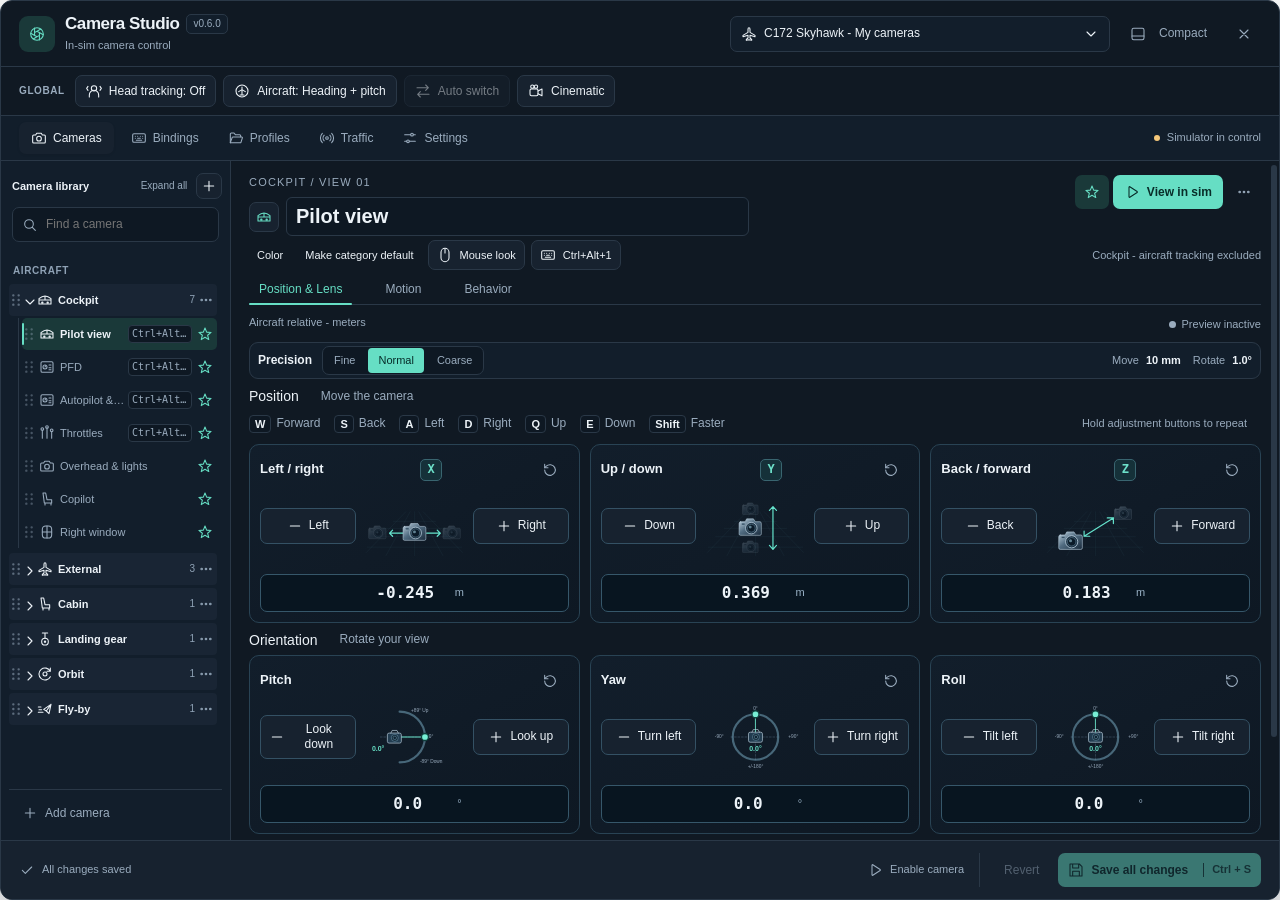
==== commit eb51a9ca: "Release 0.6.0: aircraft-aware inspection walkarounds" ====
--- a/package/validated-host/html_ui/InGamePanels/FSCameraStudio/main.html
+++ b/package/validated-host/html_ui/InGamePanels/FSCameraStudio/main.html
@@ -154,7 +154,7 @@
           <label class="mc-switch-row"><span class="mc-switch-copy"><span>Mini control panel</span><small>Show the quick-access dock while the editor is hidden.</small></span><input type="checkbox" class="mc-switch" id="mc-setting-mini-enabled" checked></label>
           <label class="mc-switch-row"><span class="mc-switch-copy"><span>Reveal the mini panel on hover</span><small>Otherwise click the handle to open it.</small></span><input type="checkbox" class="mc-switch" id="mc-setting-mini-hover" checked></label>
           <p class="mc-note">Closing the editor keeps camera control active. Use Release camera to hand control back to the simulator.</p>
-          <label class="mc-inline-field"><span>Mini background opacity <output id="mc-mini-opacity-value">65%</output></span><input type="range" id="mc-setting-mini-opacity" min="0" max="100" step="5" value="65"></label>
+          <label class="mc-inline-field"><span>Mini background opacity <output id="mc-mini-opacity-value">65%</output></span><input type="range" id="mc-setting-mini-opacity" min="0" max="100" step="5" value="65"></label>
           <div class="mc-inline-field"><span id="mc-name-display-label">Category and camera names</span><div class="mc-setting-choices" id="mc-setting-name-display" role="group" aria-labelledby="mc-name-display-label"><button type="button" data-value="icons" aria-pressed="false">Icons</button><button type="button" data-value="labels" aria-pressed="false">Labels</button><button type="button" data-value="both" aria-pressed="true">Both</button></div></div>
           <div class="mc-section-label mc-spaced" id="mc-mouse-settings">Right-drag mouse look</div>
           <label class="mc-switch-row"><span class="mc-switch-copy"><span>Enable right-drag mouse look</span><small>Hold the right mouse button over the scene and drag. Your custom camera stays active.</small></span><input type="checkbox" class="mc-switch" id="mc-setting-mouse-enabled" checked></label>
@@ -175,7 +175,7 @@
           <div class="mc-profile-actions"><button type="button" class="mc-secondary" id="mc-diagnostics"><i data-icon="info"></i>Diagnostics</button></div>
         </div>
       </section>
-      <footer class="mc-savebar"><div class="mc-save-state" id="mc-save-state" data-dirty="false" aria-live="polite"><i data-icon="check"></i><span id="mc-save-label">All changes saved</span></div><button type="button" class="mc-release" id="mc-release"><i data-icon="circle-stop"></i><span>Release camera</span></button><button type="button" id="mc-revert" class="mc-quiet" disabled>Revert</button><button type="button" id="mc-save" class="mc-primary" disabled><i data-icon="save"></i>Save all changes <span class="mc-save-shortcut">Ctrl+S</span></button></footer>
+      <footer class="mc-savebar"><div class="mc-save-state" id="mc-save-state" data-dirty="false" aria-live="polite"><i data-icon="check"></i><span id="mc-save-label">All changes saved</span></div><button type="button" class="mc-release" id="mc-release"><i data-icon="circle-stop"></i><span>Release camera</span></button><button type="button" id="mc-revert" class="mc-quiet" disabled>Revert</button><button type="button" id="mc-save" class="mc-primary" disabled><i data-icon="save"></i>Save all changes <span class="mc-save-shortcut">Ctrl+S</span></button></footer>
     </section>
     <div class="mc-flight-context"><small>CAMERA STUDIO - QUICK ACCESS</small><strong id="mc-flight-name">-</strong><span><span class="mc-status-dot"></span><span id="mc-flight-state">Starting Camera Studio...</span></span></div>
     <div class="mc-mini-off" id="mc-mini-off" role="note"><span>Mini control panel is turned off in Settings</span></div>
@@ -199,10 +199,14 @@
 </ingame-ui>
 <script src="surface-main.js"></script>
 <script src="math.js"></script>
+<script src="walkaround.js"></script>
+<script src="aircraft-study.js"></script>
+<script src="msfs-study.js"></script>
+<script src="aircraft-footprints.js"></script>
 <script src="icons.js"></script>
 <script src="msfs-panel.js"></script>
 <script src="bridge.js"></script>
-<script src="save-feedback.js"></script>
+<script src="save-feedback.js"></script>
 <script src="app.js"></script>
 <script src="version.js"></script>
 <script src="updates.js"></script>
--- a/package/validated-host/html_ui/InGamePanels/FSCameraStudio/app.css
+++ b/package/validated-host/html_ui/InGamePanels/FSCameraStudio/app.css
@@ -1093,6 +1093,12 @@
 #mc-sim .mc-binding-slot>small{display:block;color:var(--mc-muted);margin-bottom:6px}
 #mc-sim .mc-binding-slot>.mc-binding-input{width:100%;min-width:0;justify-content:flex-start;text-align:left;white-space:normal;overflow-wrap:anywhere}
 #mc-sim .mc-binding-slot .mc-binding-actions{display:flex;justify-content:flex-end;gap:4px;margin-top:5px}
+/* X-Plane: each action shows its xpcs/ command, with Copy */
+#mc-sim .mc-binding-row.mc-binding-xp{grid-template-columns:minmax(150px,1fr) minmax(200px,1fr)}
+#mc-sim .mc-binding-xp .mc-binding-slot{display:flex;flex-wrap:wrap;align-items:center}
+#mc-sim .mc-binding-xp .mc-binding-slot>small{flex-basis:100%}
+#mc-sim .mc-binding-command{flex:1 1 140px;min-width:0;margin-right:6px;font-family:Consolas,"Cascadia Mono",monospace;font-size:12px}
+@media(max-width:620px){#mc-sim .mc-binding-row.mc-binding-xp{grid-template-columns:minmax(0,1fr)}}
 #mc-sim .mc-assign-slots{display:flex;gap:8px;margin:8px 0 12px}
 #mc-sim .mc-assign-slots>button{flex:1;min-width:0;display:block;text-align:left;white-space:normal;padding:9px}
 #mc-sim .mc-assign-slots small{display:block;font-size:11px;color:var(--mc-muted);margin-top:5px;overflow-wrap:anywhere}
@@ -1168,6 +1174,21 @@
 
 /* Keep enough room for a labeled camera alongside a full keyboard shortcut. */
 @media (min-width:621px) { #mc-sim .mc-camera-layout>.mc-browser { min-width:220px; } }
+
+/* Aircraft inspection preview and walking controls. */
+#mc-sim .mc-inspection-shade{background:transparent;backdrop-filter:none;pointer-events:none}
+#mc-sim .mc-inspection-shade .mc-dialog{pointer-events:auto}
+#mc-sim .mc-inspection-dialog{width:min(760px,95vw)}
+#mc-sim .mc-inspection-map{display:block;width:100%;max-height:480px;background:rgba(0,0,0,.18);border:1px solid var(--mc-line);border-radius:8px}
+#mc-sim .mc-inspection-airframe{fill:#536779;stroke:#a9c0d0;stroke-width:1}
+#mc-sim .mc-inspection-route{fill:none;stroke:#e4a260;stroke-width:1.5;stroke-dasharray:4 3}
+#mc-sim .mc-inspection-sight{stroke:#7a99a8;stroke-width:.6}
+#mc-sim .mc-inspection-stop{fill:#142431;stroke:#79d8f3;stroke-width:1}
+#mc-sim .mc-inspection-map text{fill:#e8f7ff;font:9px sans-serif}
+#mc-sim .mc-inspection-stops{columns:2;padding-left:24px;font-size:12px;line-height:1.7}
+#mc-sim .mc-inspection-fields{display:flex;gap:16px;flex-wrap:wrap;margin:12px 0}
+#mc-sim .mc-inspection-fields label{display:flex;align-items:center;gap:8px}
+#mc-sim .mc-inspection-fields input,#mc-sim .mc-walkaround-timing>input{width:72px;min-height:30px}
 
 /* Spotting: Traffic page rows and the dock's one-line spotting status. */
 #mc-sim .mc-spot-state{display:flex;align-items:center;flex-wrap:wrap;gap:8px;padding:10px 12px;margin-bottom:14px;border:1px solid var(--mc-line);border-radius:8px;background:var(--mc-raised);font-size:12px}
@@ -1304,3 +1325,33 @@
 #mc-sim[data-surface="mini"] .mc-dock[data-categories-collapsed="true"] .mc-dock-categories .mc-category-grid button{justify-content:center;padding:2px}
 #mc-sim[data-surface="mini"] .mc-dock[data-categories-collapsed="true"] .mc-dock-categories .mc-entity-name{justify-content:center}
 #mc-sim[data-surface="mini"] .mc-dock[data-categories-collapsed="true"] .mc-dock-categories .mc-entity-name>svg.mc-icon{margin-right:0}
+
+/* Direct adjustments for the active traffic view, independent of a saved camera. */
+#mc-sim .mc-spot-camera-controls{display:grid;grid-template-columns:repeat(2,minmax(0,1fr));gap:5px;margin-bottom:10px}
+#mc-sim .mc-spot-camera-controls button{min-width:0;justify-content:center}
+
+#mc-sim .mc-binding-shade .mc-binding-row.mc-binding-xp{grid-template-columns:minmax(0,1fr)}
+
+#mc-sim .mc-xp-key-row{display:flex;align-items:center;gap:6px;margin:6px 0}
+#mc-sim .mc-xp-key-row>span{flex:1;overflow-wrap:anywhere}
+#mc-sim #mc-xp-key-profile{display:block;width:100%;margin:6px 0 12px}
+
+/* Update notice stays inside the editor; the mini uses one compact action. */
+#mc-sim .mc-update-notice{display:flex;align-items:center;flex-wrap:wrap;gap:8px;padding:9px 14px;background:var(--mc-subtle);border-bottom:1px solid var(--mc-line);font-size:12px;flex:none}
+#mc-sim .mc-update-notice>span{flex:1;min-width:160px;color:var(--mc-accent)}
+#mc-sim .mc-update-notice button{min-height:28px;padding:4px 9px}
+#mc-sim .mc-update-notice[hidden],#mc-sim .mc-update-mini[hidden]{display:none}
+#mc-sim .mc-brand .mc-version.mc-has-update,#mc-sim .mc-dock-tools .mc-update-mini{color:var(--mc-accent);border:1px solid var(--mc-accent);flex:none}
+#mc-sim .mc-update-settings [hidden]{display:none}
+#mc-sim[data-surface="mini"] .mc-update-notice{display:none}
+
+#mc-sim[data-surface="mini"] .mc-dock>.mc-update-mini{grid-column:1 / -1;grid-row:3;justify-self:start;min-height:28px;max-width:100%;padding:4px 8px;color:var(--mc-accent);border:1px solid var(--mc-accent);font-size:11px}
+
+#mc-sim[data-surface="mini"] .mc-mini-region .mc-dock[data-update-available="true"]{grid-template-rows:28px minmax(0,1fr) 28px}
+
+/* Extra traffic viewpoints use an in-panel picker so the mini toolbar stays compact. */
+#mc-sim .mc-external-spot-choices{display:grid;grid-template-columns:repeat(2,minmax(0,1fr));gap:8px;margin:12px 0}
+#mc-sim .mc-external-spot-choices button{min-height:44px;text-align:left}
+#mc-sim .mc-external-spot-choices button[aria-pressed="true"]{border-color:var(--mc-accent);background:var(--mc-active)}
+#mc-sim .mc-traffic-views{flex-wrap:wrap}
+#mc-sim[data-surface="mini"] .mc-dock-traffic-views{max-width:100%;flex-wrap:wrap}
